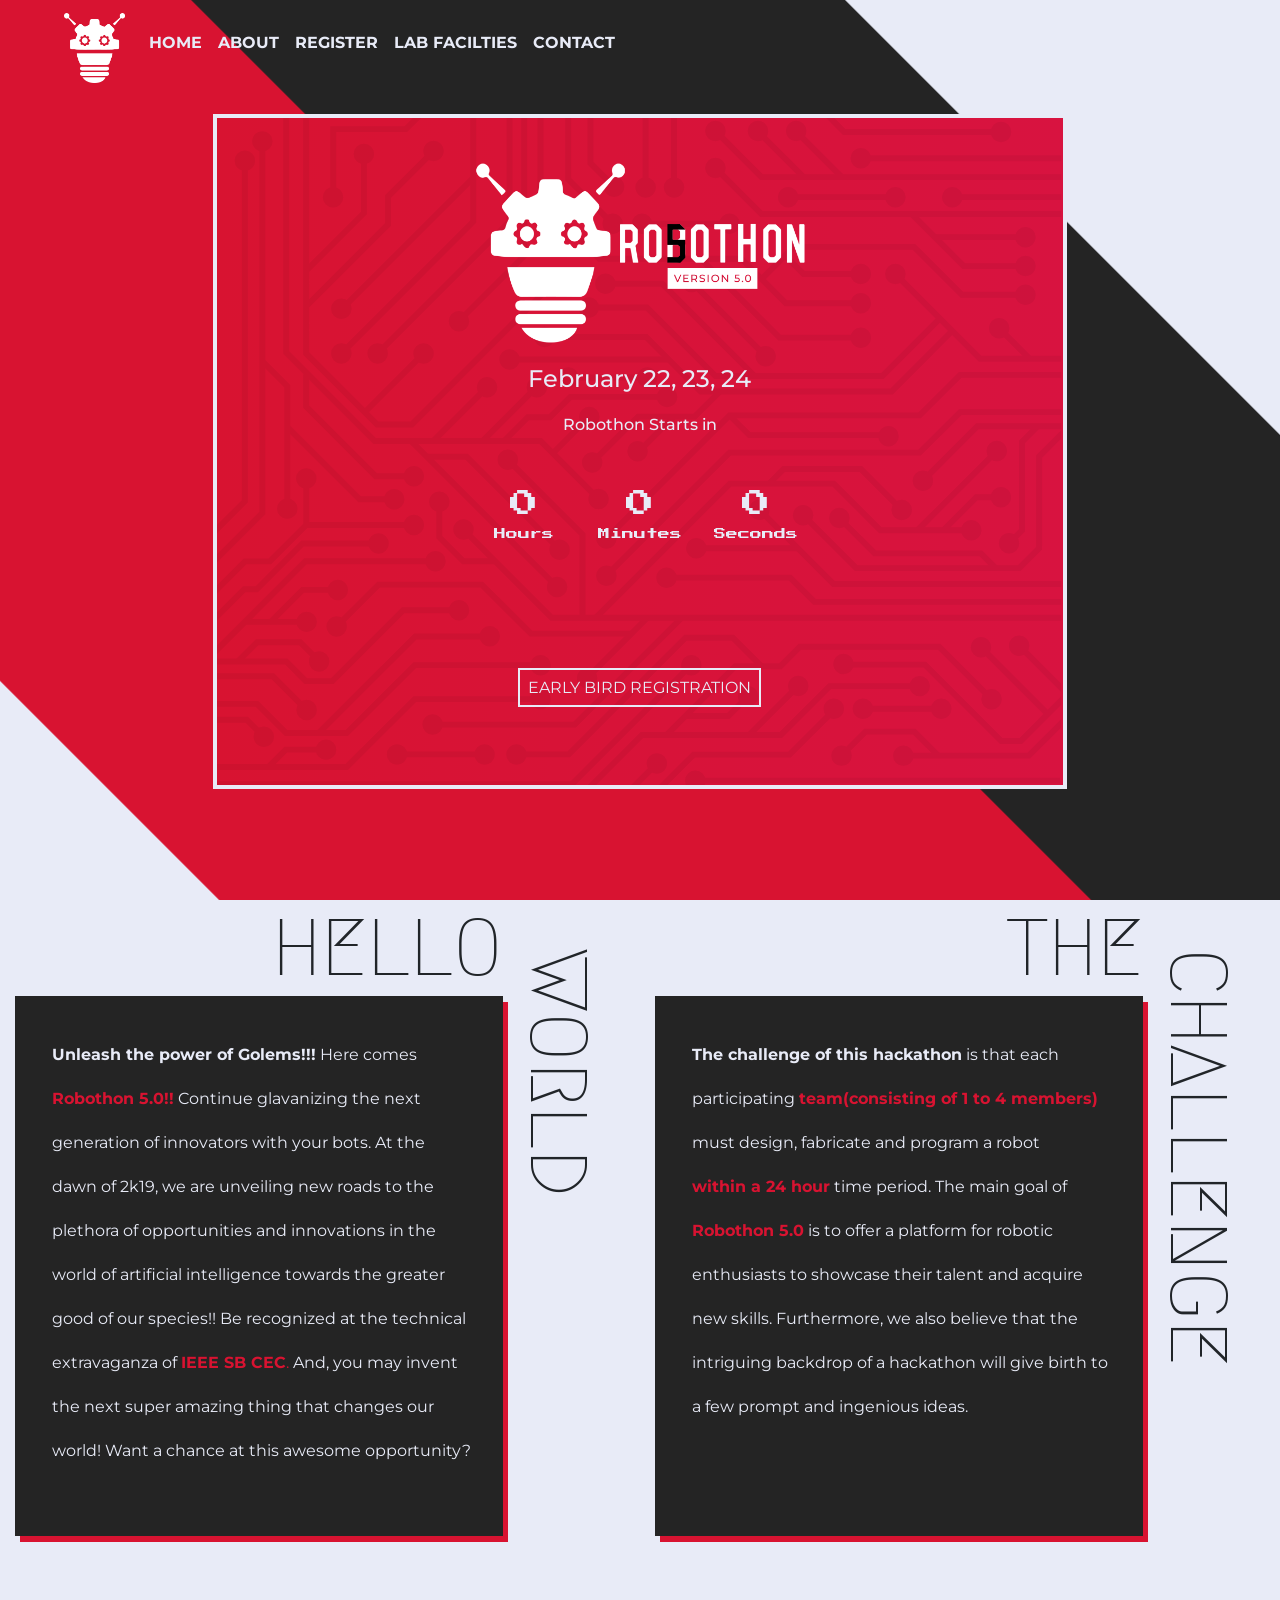
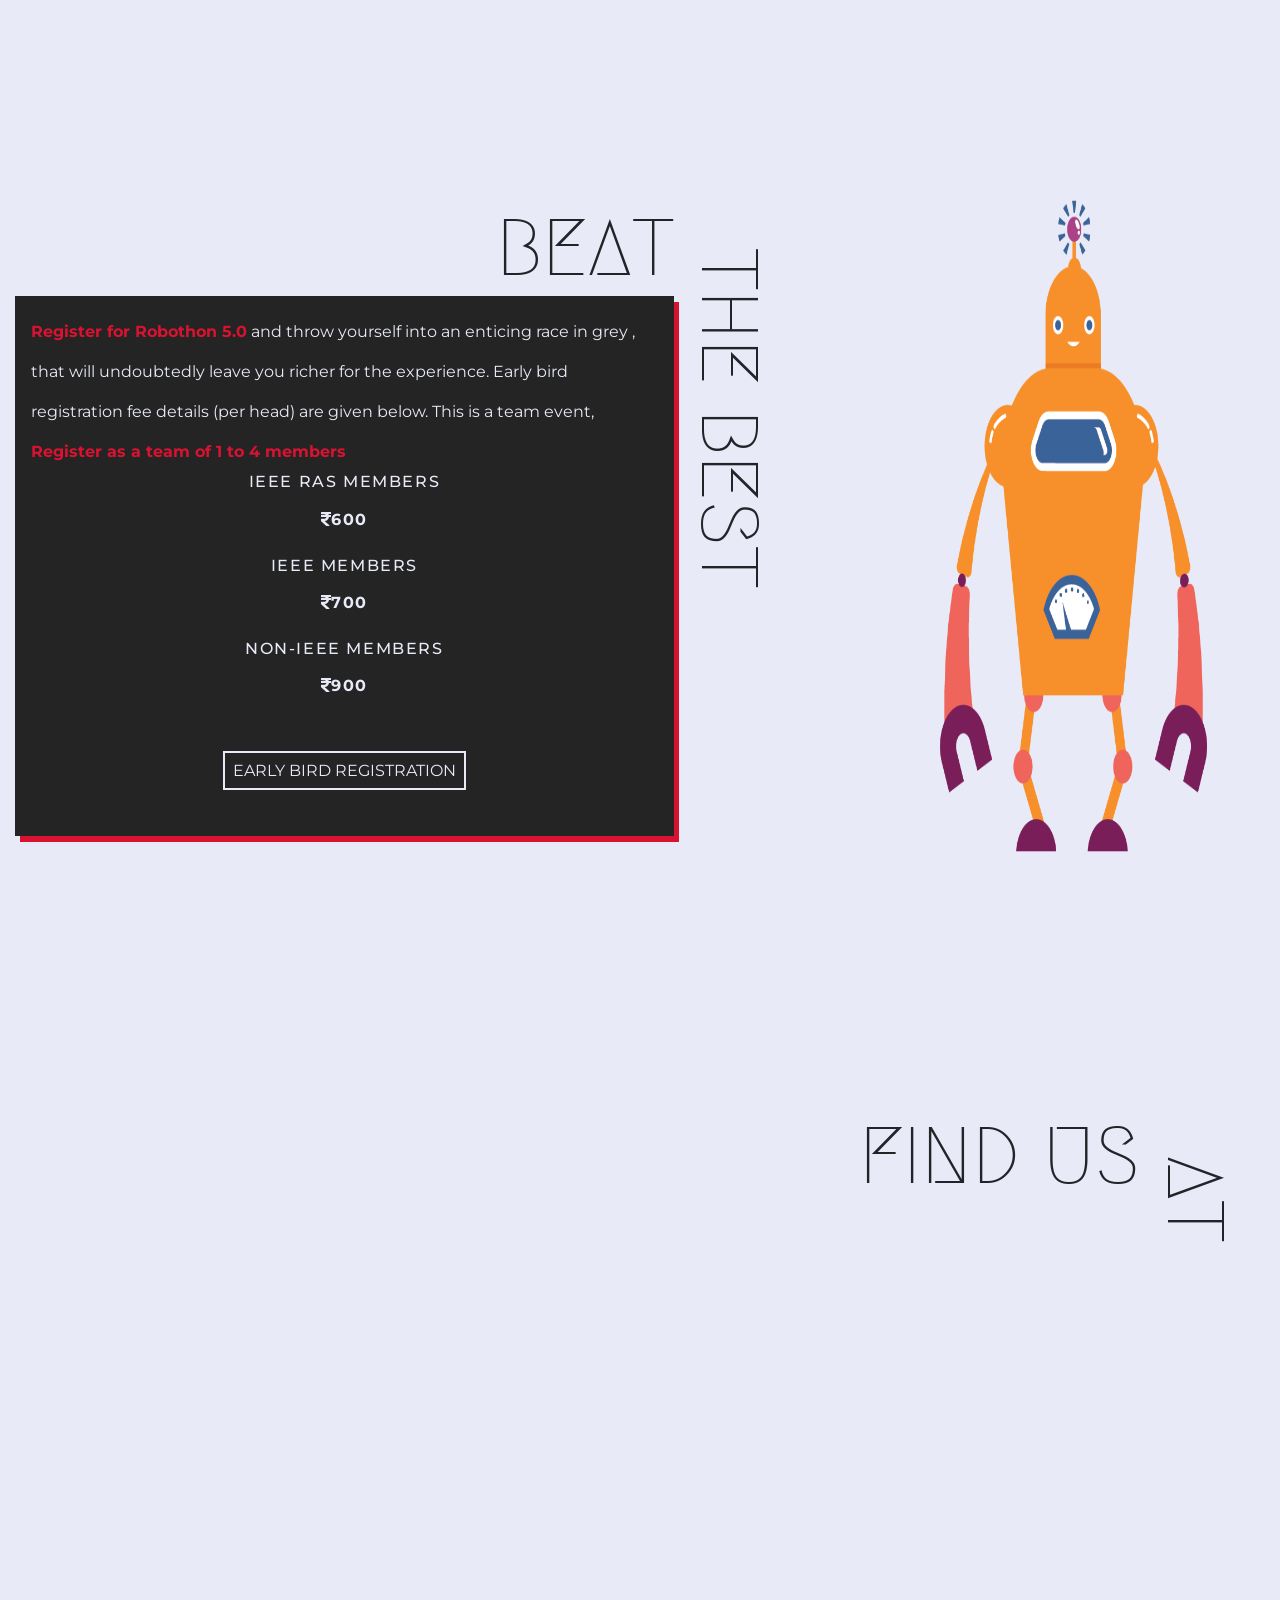
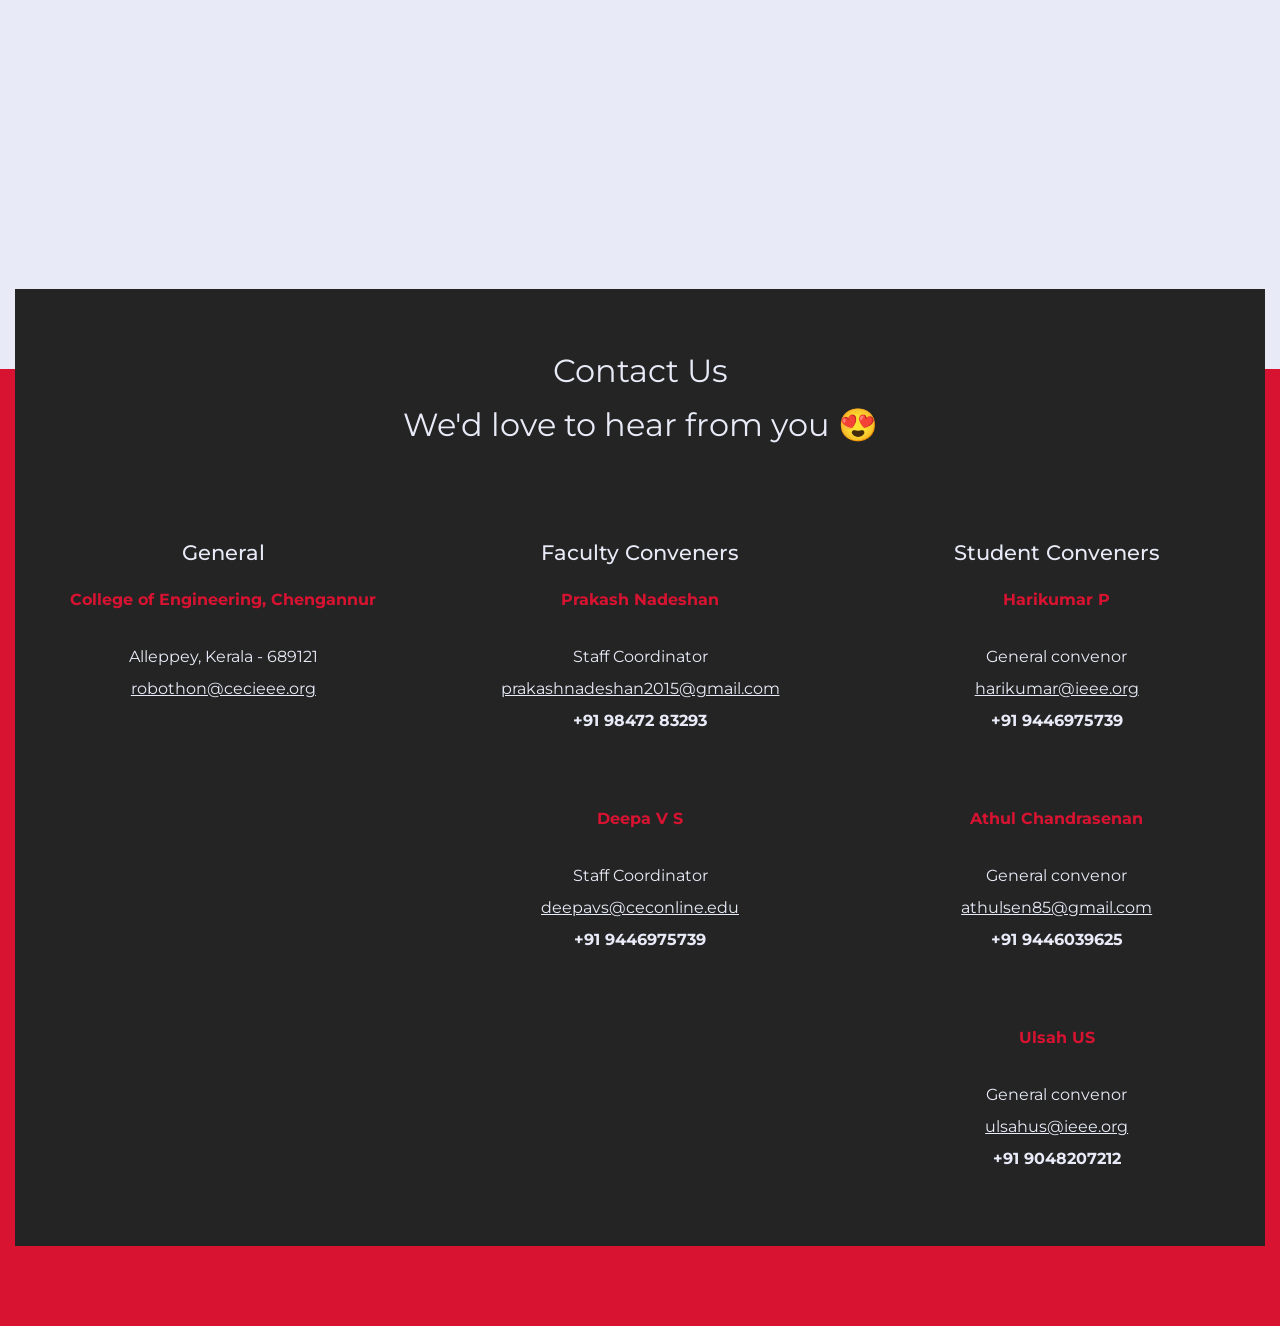
==== index.html @ 3350a40b "add google maps  * fix contact from navbar incorrectly scrolling to content" ====
<!-- credits to be given-->
<!-- https://www.freepik.com/index.php?goto=74&idfoto=1296586&term=circuit -->

<!DOCTYPE html>
<html>

<head>
    <meta charset="utf-8" />
    <meta http-equiv="X-UA-Compatible" content="IE=edge">
    <title>Robothon 5.0</title>
    <meta name="viewport" content="width=device-width, initial-scale=1">
    <link rel="stylesheet" href="css/lib/bootstrap4.2.1.min.css">
    <link rel="stylesheet" href="css/lib/normalize.css">
    <link rel="stylesheet" type="text/css" media="screen" href="css/main.css" />
    <link href="https://fonts.googleapis.com/css?family=Montserrat:400,500,600|Press+Start+2P|Major+Mono+Display|Megrim"
        rel="stylesheet">
    <script src="js/lib/font-awesome-5.6.3.all.min.js"></script>
</head>

<body>
    <header>
        <h1 class="sr-only">Robothon 5.0 from College of Engineering Chengannur</h1>

        <div id="body-background"></div>
        <nav class="navbar navbar-expand-md">
            <a class="navbar-brand" href="#"><img src="img/logo_only_Light.png" alt="robothon 5.0 white logo"></a>
            <button class="navbar-toggler" type="button" data-toggle="collapse" data-target="#navbarSupportedContent"
                aria-controls="navbarSupportedContent" aria-expanded="false" aria-label="Toggle navigation">
                <span class="navbar-toggler-icon fas fa-bars"></span>
            </button>

            <div class="collapse navbar-collapse" id="navbarSupportedContent">
                <ul class="navbar-nav mr-auto">
                    <li class="nav-item">
                        <a class="nav-link" href="#">Home <span class="sr-only">(current)</span></a>
                    </li>
                    <li class="nav-item">
                        <a class="nav-link" href="#about">About</a>
                    </li>
                    <li class="nav-item">
                        <a class="nav-link" href="#register">Register</a>
                    </li>
                    <li class="nav-item">
                        <a class="nav-link" href="#">Lab facilties</a>
                    </li>
                    <li class="nav-item">
                        <a class="nav-link" href="#contact">Contact</a>
                    </li>
                </ul>
            </div>
        </nav>

        <div class="row no-gutters justify-content-center">
            <h2 class="sr-only">Hero of website containing core details and registration link</h2>
            <div class="col-12 col-md-10 col-lg-8">
                <div class="hero-main-card">
                    <div class="robothon-5-main-logo"><img src="img/robo5logo_2_stripped.png" alt="Robothon logo with robothon written on the side"></div>
                    <div class="time-and-date">
                        <h3 class="sr-only">Date and time and countdown</h3>
                        <div id="date">February 22, 23, 24</div>
                        <h4 id="countdown-title">Robothon Starts in</h4>
                        <div class="countdown" data-date="Feb 22 2019"></div>
                    </div>
                    <div class="register"><a class="register-butt" href="#" target="_blank">Early Bird Registration</a></div>
                </div>
            </div>
        </div>
    </header>

    <main>
        <article>
            <h2 class="sr-only">details of the competition</h2>
            <div id="about" class="container-fluid">
                <div class="row justify-content-center full-screen-height">
                    <div class="col-12 col-md-6">
                        <h4 class="content-title">
                            <div class="content-title-1">
                                hello
                            </div>
                            <div class="position-at-edge">
                                <div class="content-title-2">
                                    world
                                </div>
                            </div>
                        </h4>
                        <div class="first-content">
                            <span class="avoid-wrapping"><strong>Unleash the power of Golems!!!</strong></span> Here
                            comes <span class="avoid-wrapping emphasize"><strong>Robothon 5.0!!</strong></span>
                            Continue glavanizing the next
                            generation of innovators with your bots. At the dawn of 2k19, we are unveiling new roads to
                            the plethora of opportunities and innovations in the world of artificial intelligence
                            towards the greater good of our species!! Be recognized at the technical extravaganza of
                            <span class="avoid-wrapping emphasize"><strong>IEEE SB CEC</strong>.</span> And, you may
                            invent the next super amazing thing that changes our world! Want
                            a chance at this awesome opportunity?
                        </div>
                    </div>
                    <div class="col-12 col-md-6">
                        <h4 class="content-title">
                            <div class="content-title-1">
                                THE
                            </div>
                            <div class="position-at-edge">
                                <div class="content-title-2">
                                    CHALLENGE
                                </div>
                            </div>
                        </h4>
                        <div class="second-content">
                            <strong>The challenge of this hackathon</strong> is that each participating <span class="avoid-wrapping emphasize"><strong>team(consisting
                                    of 1 to 4 members)</strong></span>
                            must design, fabricate and program a robot <span class="avoid-wrapping emphasize"><strong>within
                                    a 24 hour</strong></span> time period. The main goal of
                            <span class="avoid-wrapping emphasize"><strong>Robothon 5.0</strong></span> is to offer a
                            platform for robotic enthusiasts to showcase their talent and
                            acquire new skills. Furthermore, we also believe that the intriguing backdrop of a
                            hackathon will give birth to a few prompt and ingenious ideas.
                        </div>
                    </div>
                </div>
            </div>
        </article>

        <article>
            <h2 class="sr-only">register for robothon 5.0</h2>
            <div id="register" class="container-fluid">
                <div class="row justify-content-center">
                    <div class="col-12 col-md-8">
                        <h4 class="content-title">
                            <div class="content-title-1">
                                beat
                            </div>
                            <div class="position-at-edge">
                                <div class="content-title-2">
                                    the&nbsp;best
                                </div>
                            </div>
                        </h4>
                        <div class="first-content registration-details">
                            <span class="avoid-wrapping emphasize"><strong>Register for Robothon 5.0</strong></span>
                            and throw yourself into an enticing race in grey , that will
                            undoubtedly leave you richer for the experience. Early bird registration fee details (per
                            head) are given below.
                            This is a team event, <span class="avoid-wrapping emphasize"><strong>Register as a team of
                                    1 to 4 members</strong></span>
                            <div class="price-detail">
                                <h5>IEEE RAS MEMBERS</h5>
                                <p><i class="fas fa-rupee-sign"></i>600</p>
                            </div>
                            <div class="price-detail">
                                <h5>IEEE MEMBERS</h5>
                                <p><i class="fas fa-rupee-sign"></i>700</p>
                            </div>
                            <div class="price-detail">
                                <h5>NON-IEEE MEMBERS</h5>
                                <p><i class="fas fa-rupee-sign"></i>900</p>
                            </div>
                            <div class="register"><a class="register-butt" href="#" target="_blank">Early Bird
                                    Registration</a></div>
                        </div>
                    </div>
                    <div class="col-12 col-md-4">
                        <img src="img/Robo-1.0.png" alt="a yellow robot standing here">
                    </div>
                </div>
            </div>
        </article>

        <article>
            <div class="col-12">
                <div class="map-holder">
                    <h2 class="content-title">
                        <div class="content-title-1">
                            FIND US
                        </div>
                        <div class="position-at-edge">
                            <div class="content-title-2">
                                AT
                            </div>
                        </div>
                    </h2>
                    <!-- <h2>
                            <div>
                                FIND US
                            </div>
                            <div>
                                <div>
                                    AT
                                </div>
                            </div>
                        </h2> -->
                    <iframe src="https://www.google.com/maps/embed/v1/place?q=place_id:ChIJj7B-AuoiBjsRxiG4fSBbEEE&key=AIzaSyD9DuIvGVqUYksrg6D8IVj9AtHdQDfanbM"
                        allowfullscreen></iframe>
                </div>
            </div>
        </article>
    </main>
    <footer>
        <div id="contact" class="contact-details">
            <div class="row justify-content-center">
                <div class="col-12">
                    <h2>
                        <p>
                            Contact Us
                        </p>
                        <p>
                            We'd love to hear from you&nbsp;<span>&#x1f60d;</span>
                        </p>
                    </h2>
                </div>

                <div class="col-md-6 col-lg-4">
                    <div class="contact">
                        <h3>
                            General
                        </h3>
                        <div class="contact-card">
                            <h4 class="emphasize">
                                <strong>College of Engineering, Chengannur</strong>
                            </h4>
                            <p>
                                Alleppey, Kerala - 689121
                            </p>
                            <p>
                                <u><a href="mailto:robothon@cecieee.org?subject=Regarding Robothon 5.0">robothon@cecieee.org</a></u>
                            </p>
                        </div>
                    </div>
                </div>

                <div class="col-md-6 col-lg-4">
                    <div class="contact">
                        <h3>Faculty Conveners</h3>
                        <div class="contact-card">
                            <h4 class="emphasize">
                                <strong>Prakash Nadeshan</strong>
                            </h4>
                            <p>
                                Staff Coordinator
                            </p>
                            <p>
                                <u><a href="mailto:prakashnadeshan2015@gmail.com?subject=Regarding Robothon 5.0">prakashnadeshan2015@gmail.com</a></u>
                            </p>
                            <p>
                                <strong>+91 98472 83293</strong>
                            </p>
                        </div>

                        <div class="contact-card">
                            <h4 class="emphasize">
                                <strong>Deepa V S</strong>
                            </h4>
                            <p>
                                Staff Coordinator
                            </p>
                            <p>
                                <u><a href="mailto:deepavs@ceconline.edu?subject=Regarding Robothon 5.0">deepavs@ceconline.edu</a></u>
                            </p>
                            <p>
                                <strong>+91 9446975739</strong>
                            </p>
                        </div>
                    </div>
                </div>

                <div class="col-md-6 col-lg-4">
                    <div class="contact">
                        <h3>
                            Student Conveners
                        </h3>
                        <div class="contact-card">
                            <h4 class="emphasize">
                                <strong>Harikumar P</strong>
                            </h4>
                            <p>
                                General convenor
                            </p>
                            <p>
                                <u><a href="mailto:harikumar@ieee.org?subject=Regarding Robothon 5.0">harikumar@ieee.org</a></u>
                            </p>
                            <p>
                                <strong>+91 9446975739</strong>
                            </p>
                        </div>
                        <div class="contact-card">
                            <h4 class="emphasize">
                                <strong>Athul Chandrasenan</strong>
                            </h4>
                            <p>
                                General convenor
                            </p>
                            <p>
                                <u><a href="mailto:athulsen85@gmail.com?subject=Regarding Robothon 5.0">athulsen85@gmail.com</a></u>
                            </p>
                            <p>
                                <strong>+91 9446039625</strong>
                            </p>
                        </div>
                        <div class="contact-card">
                            <h4 class="emphasize">
                                <strong>Ulsah US</strong>
                            </h4>
                            <p>
                                General convenor
                            </p>
                            <p>
                                <u><a href="mailto:ulsahus@ieee.org?subject=Regarding Robothon 5.0">ulsahus@ieee.org</a></u>
                            </p>
                            <p>
                                <strong>+91 9048207212</strong>
                            </p>
                        </div>
                    </div>
                </div>
            </div>
        </div>
    </footer>
    <script src="js/lib/jquery-3.3.1.min.js"></script>
    <script src="js/lib/jquery.fittext.js"></script>
    <script src="js/lib/anime.min.js"></script>
    <script src="js/lib/jquery.plugin.min.js"></script>
    <script src="js/lib/jquery.countdown.min.js"></script>
    <script src="js/lib/bootstrap4.2.1.bundle.min.js"></script>
    <script src="js/main.js"></script>
</body>

</html>
---- css/main.css ----
/*     font-family: 'Major Mono Display', monospace;
    font-family: 'Megrim', cursive;
 */
html,
body {
    padding: 0 !important;
    margin: 0 !important;
    background-color: #e8ebf7;
    font-family: 'Montserrat', sans-serif;
}

#body-background {
    position: absolute;
    top: 0;
    left: 0;
    width: 100%;
    height: 100%;
    background-color: #d81331;
    background: -webkit-linear-gradient(45deg, #e8ebf7 0, #e8ebf7 10%, #d81331 10%, #d81331 50%, #242424 50%, #242424 80%, #e8ebf7 80%, #e8ebf7 100%);
    background: linear-gradient(45deg, #e8ebf7 0, #e8ebf7 10%, #d81331 10.1%, #d81331 50%, #242424 50.1%, #242424 80%, #e8ebf7 80.1%, #e8ebf7 100%);
}

img {
    height: 100%;
    width: 100%;
}

a,
a:hover,
p {
    color: inherit;
    text-decoration: none;
}

#register, #about {
    min-height: 100vh;
}

span.avoid-wrapping {
    display: inline-block;
}

.emphasize {
    color: #d81331;
}

/* Mozilla based browsers */
::-moz-selection {
    background-color: #d81331;
    color: #242424;
}

/* Works in Safari */
::selection {
    background-color: #d81331;
    color: #242424;
}

header {
    background: none;
    height: 100vh;
}

.navbar {
    background-color: #d81331;
}

.navbar-brand {
    height: 4.5rem;
    width: 3.4rem;
}

.nav-link,
.nav-link:hover {
    color: #e8ebf7;
    font-weight: 700;
    text-transform: uppercase;
    transition: all 0.2s;
    border-bottom: 8px solid transparent;
}


.navbar-toggler-icon {
    color: #e8ebf7;
}

.hero-main-card {
    /* fallback for not supported*/
    background: #d81331 center / cover no-repeat url("../img/circuits-bg.svg");
    background: center / cover no-repeat url("../img/circuits-bg.svg"), linear-gradient(to right, #d81331, #d81340);
    background: center / cover no-repeat url("../img/circuits-bg.svg"), -webkit-linear-gradient(to right, #d81331, #d81340);
    border: 4px solid #e8ebf7;
    height: 75vh;
    margin-top: 2vh;
    color: #e8ebf7;
    z-index: 1;
}

.robothon-5-main-logo {
    height: 20vh;
    margin: 5vh auto 0 auto;
}

.time-and-date {
    text-align: center;
    height: 30vh;
    margin-top: 2vh
}

#date {
    font-size: 1.5em;
    font-weight: 500;
}

#countdown-title {
    font-size: 1em;
    margin-top: 2vh;
}

.countdown {
    width: 55%;
    margin: 0 auto;
    margin-top: 5vh
}

.countdown-row {
    color: #e8ebf7;
    font-size: 45px;
    font-weight: 300;
}

.countdown-section {
    width: 25%;
    display: inline-block;
    font-family: 'Press Start 2P', cursive;
    font-size: 0.7em;
}

.countdown-amount {
    display: inline-block;
    font-size: 0.9em;
}

.countdown-period {
    display: block;
    font-size: 0.38em;
}

.register {
    text-align: center;
    text-transform: uppercase;
    margin-top: 5vh;
}

.register-butt {
    border: 2px solid #e8ebf7;
    padding: 0.5em;
    transition: all 0.3s;
}

.register-butt:hover {
    background-color: #e8ebf7;
    color: #d81331;
}

.content-title {
    text-transform: uppercase;
    font-family: 'Megrim', cursive;
}

.content-title-1,
.content-title-2 {
    font-size: 1rem;
}

.first-content,
.second-content {
    background-color: #242424;
    color: #e8ebf7;
    text-align: left;
    line-height: 2.75;
}

.position-at-edge {
    width: 1px;
}

.first-content,
.second-content {
    position: relative;
    width: 80%;
    padding: 6% 5% 6% 6%;
    box-shadow: 5px 6px 0px 0px #D81331;
    margin: 6rem 0 1rem 0;
    min-height: 60vh;
}

.first-content {}

.second-content {}

.content-title-1,
.content-title-2 {
    position: absolute;
    float: left;
    font-size: 5rem;
}

.content-title {
    position: relative;
    width: 80%;
}

.content-title-1 {
    right: 0;
}

.position-at-edge {
    position: absolute;
    right: 0;
}

.content-title-2 {
    transform-origin: left;
    transform: translateX(3.5rem) rotate(90deg);
}

.first-content.registration-details {
    line-height: 2.5;
    padding: 2%;
    text-align: left;
}

.price-detail {
    text-align: center;
    letter-spacing: 0.1em;
    font-weight: bold;
}

.price-detail>h5 {
    font-size: 1rem;
}

.map-holder {
/*     position: relative; */
    /* width: 90%; */
}
.map-holder {
    
}
.map-holder>.content-title {
    width: 90%;
}
.map-holder>iframe {
    border: 0;
    width: 90%;
    height: 70vh;
    margin-top: 6rem;
}

footer {
    background: #d81331;
    color: #e8ebf7;
    margin-top: 8rem;
}

.contact-details h2 {
    text-align: center;
    margin: 3rem 0;
    font-weight: 400;
}

.contact-details {
    position: relative;
    top: -5rem;
    background: #242424;
    padding: 15px;
    text-align: center;
    font-weight: normal;
    margin: 0 15px 0 15px;
}

.contact {
    margin-top: 3rem;
}

.contact>h3 {
    font-size: 1.3rem;
}
.contact-card {
/*     background: #e8ebf7; */
/*     color: #242424; */
    margin-bottom: 2em;
    padding: 1rem;
    line-height: 1;
}

.contact-card>h4 {
    font-size: 1.0rem;
    margin-bottom: 2.5rem;
}

.contact-card>p:nth-of-type(1) {
    
}

/*
*   ##############MEDIA QUERIES START HERE################
*/



/* Large devices (desktops, 992px and up) */
@media (min-width: 992px) {
    .navbar-brand {
        height: 5rem;
        width: 3.8rem;
    }

    .first-content,
    .second-content {
        position: relative;
        width: 80%;
        padding: 6% 5% 6% 6%;
        box-shadow: 5px 6px 0px 0px #D81331;
        margin: 6rem 0 1rem 0;
    }

    .first-content {}

    .second-content {}

    .content-title-1,
    .content-title-2 {
        position: absolute;
        float: left;
        font-size: 5rem;
    }

    .content-title {
        position: relative;
        width: 80%;
    }

    .content-title-1 {
        right: 0;
    }

    .position-at-edge {
        position: absolute;
        right: 0;
    }

    .content-title-2 {
        transform-origin: left;
        transform: translateX(3.5rem) rotate(90deg);
    }
}

@media (max-width: 992px) {

    .content-title-1,
    .content-title-2 {
        font-size: 4rem;
    }
}

@media (min-width: 768px) {
    .navbar {
        background: transparent;
        padding-left: 5vw;
    }


    .navbar-nav>li>a {
        color: #e8ebf7;
        border-bottom: 10px solid transparent;
        transition: all 0.3s;
    }

    .navbar-nav>li>a:hover {
        border-bottom: 10px solid #e8ebf7;
    }

}

@media (max-width: 640px) {
    .countdown-period {
        font-size: 0.35em;
    }

    #countdown-text {
        width: 80%;
    }
}

@media (max-width: 540px) {
    #countdown-text {
        width: 95%;
    }

    .countdown-period {
        font-size: 0.3em;
    }
}

@media (max-width: 768px) {
    .navbar {
        position: absolute;
        width: 100%;
        z-index: 9999;
    }


    .navbar {
        text-align: center;
        border: 2px solid #e6e6e9;
    }

    .hero-main-card {
        margin-top: 7rem;
    }
}

@media (min-width: 768px) {
    .navbar {
        background-color: transparent;
    }


    .nav-link:hover {
        border-bottom-color: #e8ebf7;
        color: #e8ebf7;
    }
}

@media (max-width: 768px) {
    .navbar {
        position: absolute;
        width: 100%;
        z-index: 9999;
    }

    .hero-main-card {
        margin-top: 6rem;
    }

    .navbar-toggler {
        outline: none;
    }

    .navbar-toggler:focus {
        outline: none;
    }

    .navbar {
        border: 2px solid #e8ebf7;
    }
}

@media (max-width: 850px) {
    .countdown {
        width: 70%
    }
}

@media (max-width: 535px) {
    .countdown {
        width: 100%;
    }

    .countdown-period {
        font-size: 0.35em;
    }
}


/* ***********color palette********** */
/* blackish: #0c090d
light reddish: #de1a1a
whitish: #e8ebf7
dark reddish: #bf0603
darker whitish: #e6e6e9 */
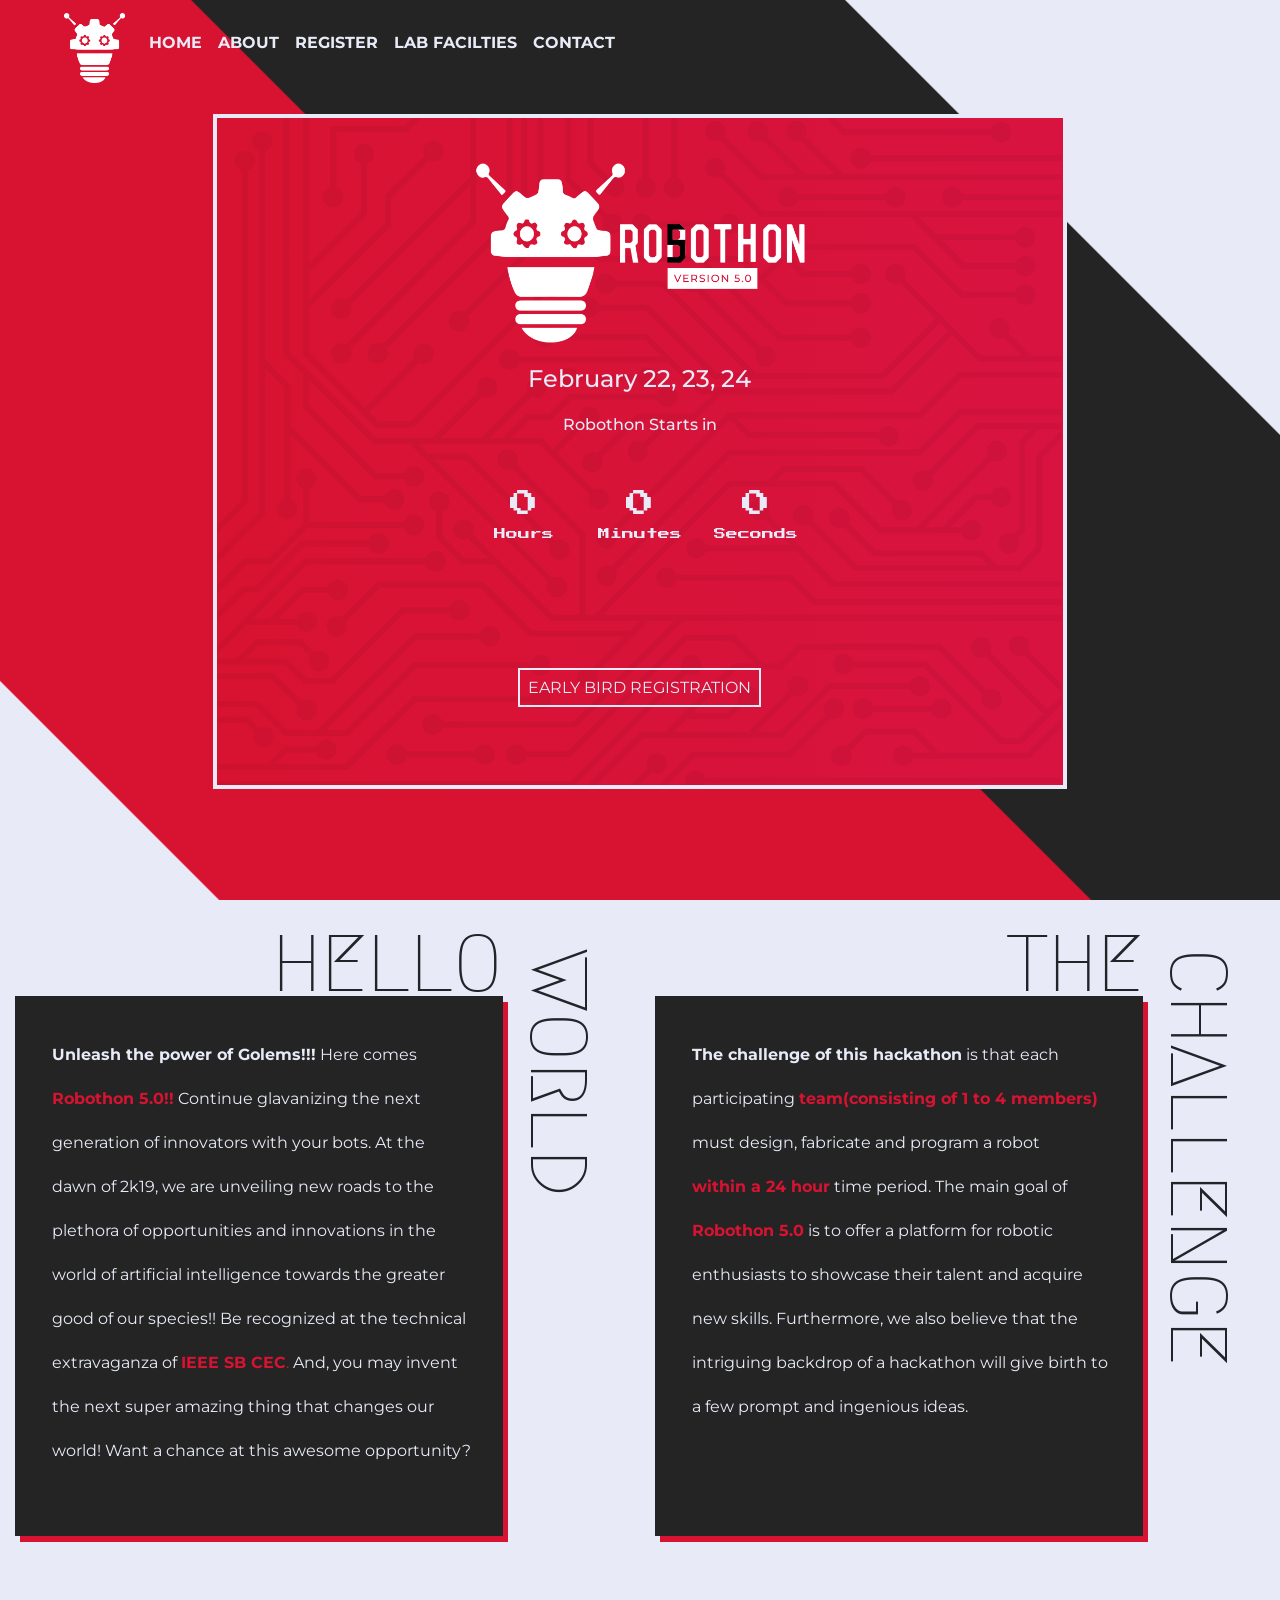
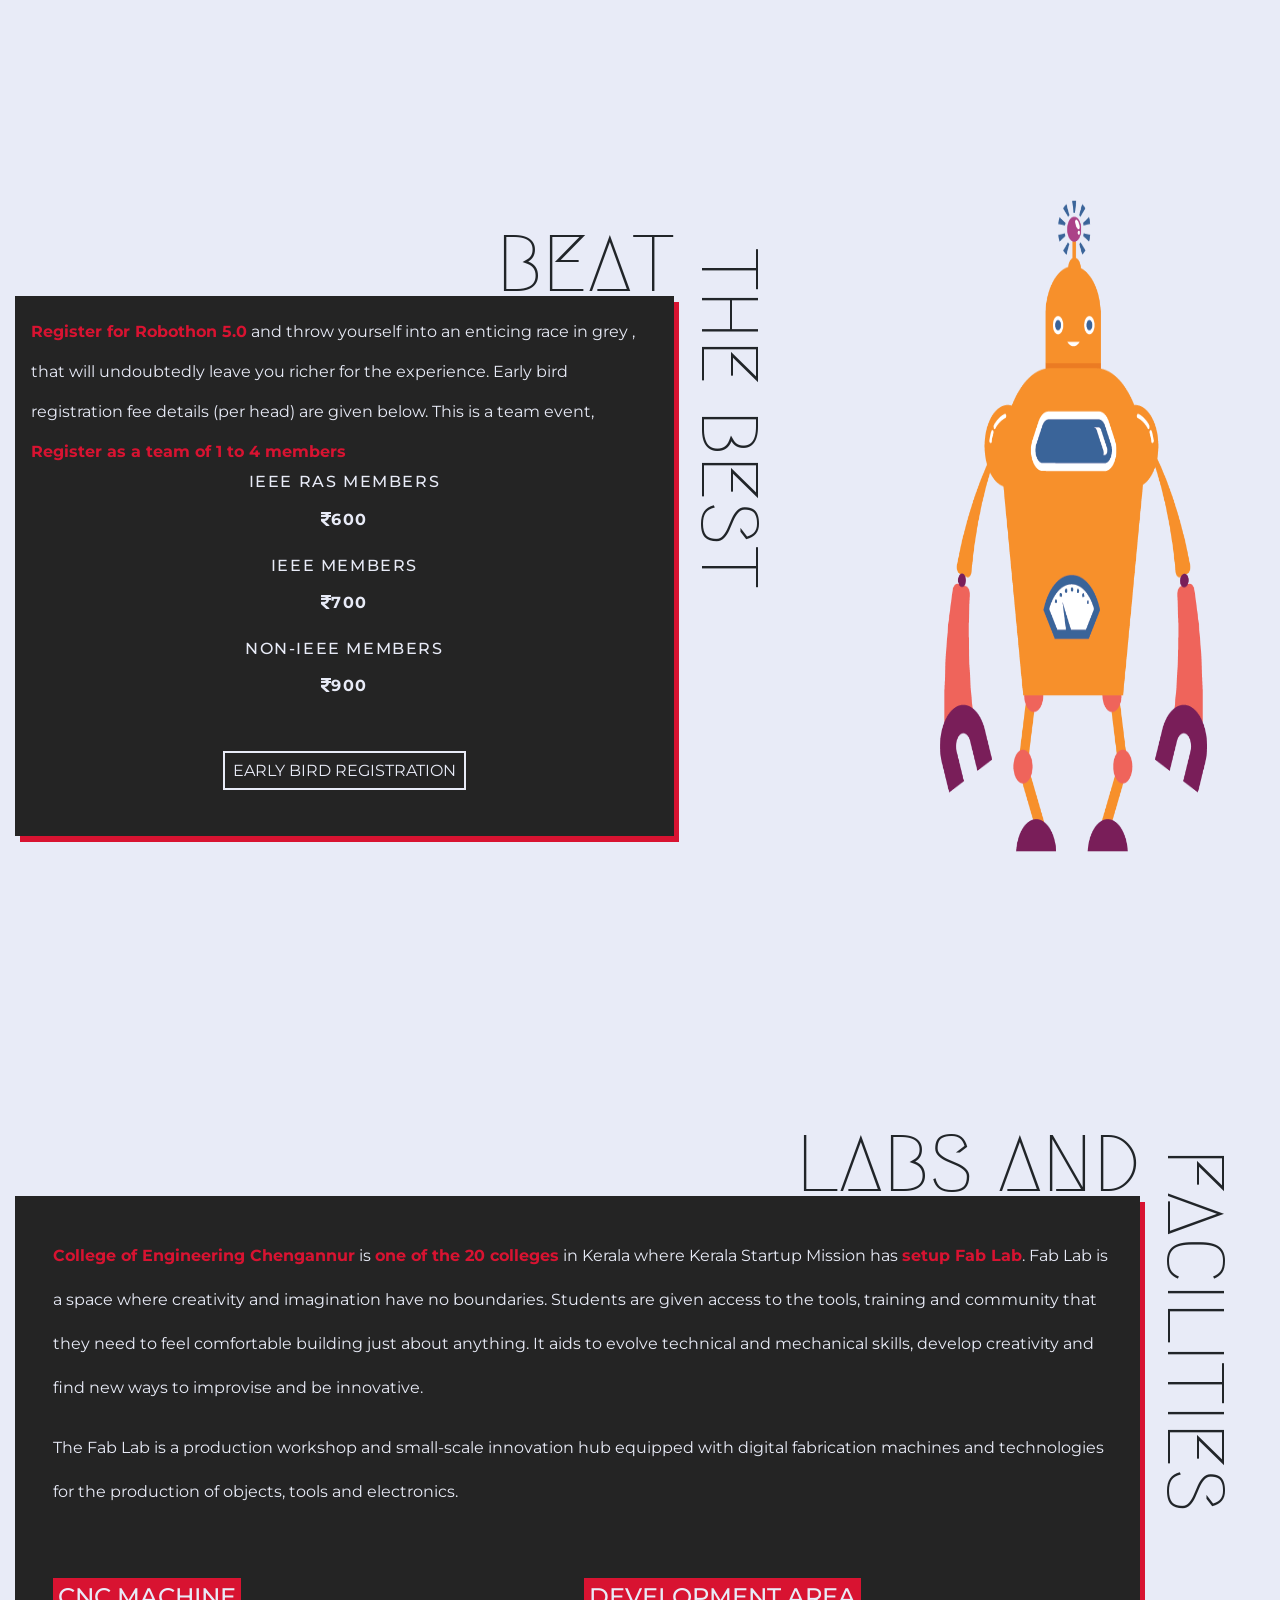
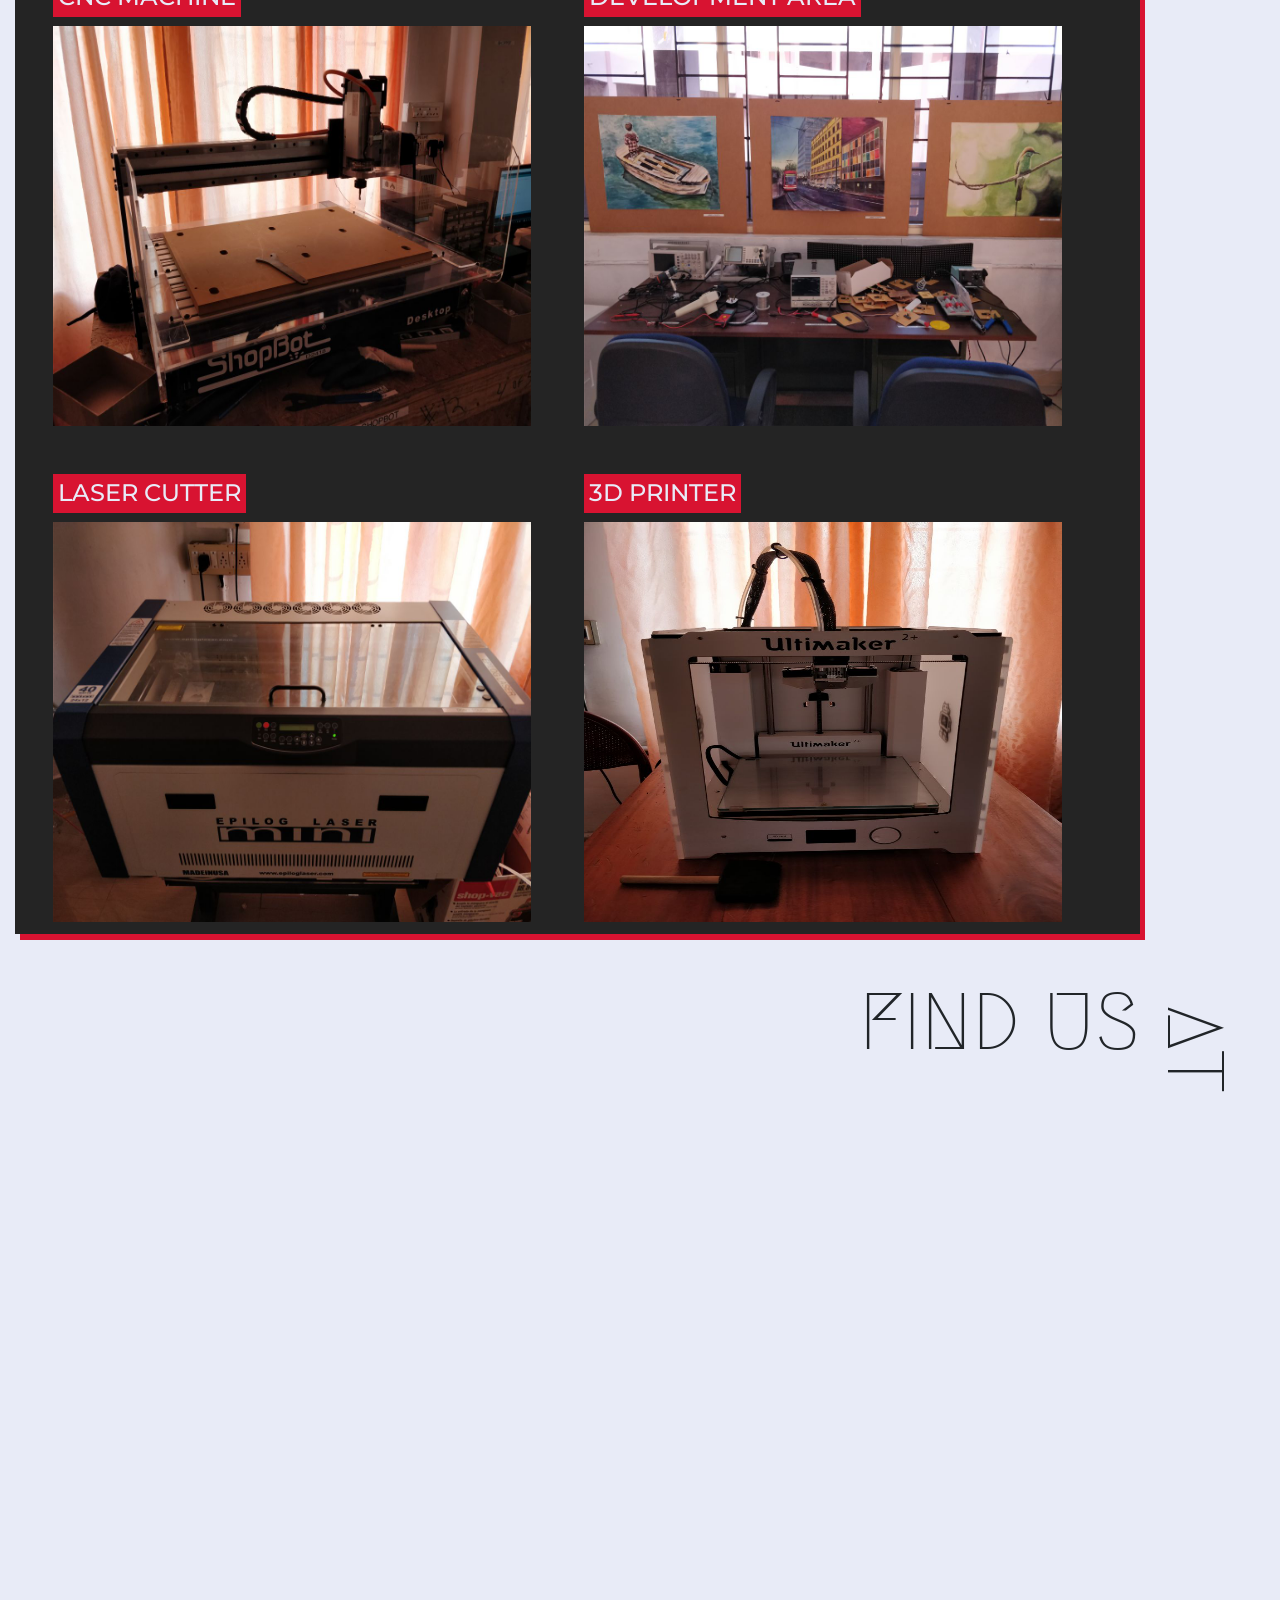
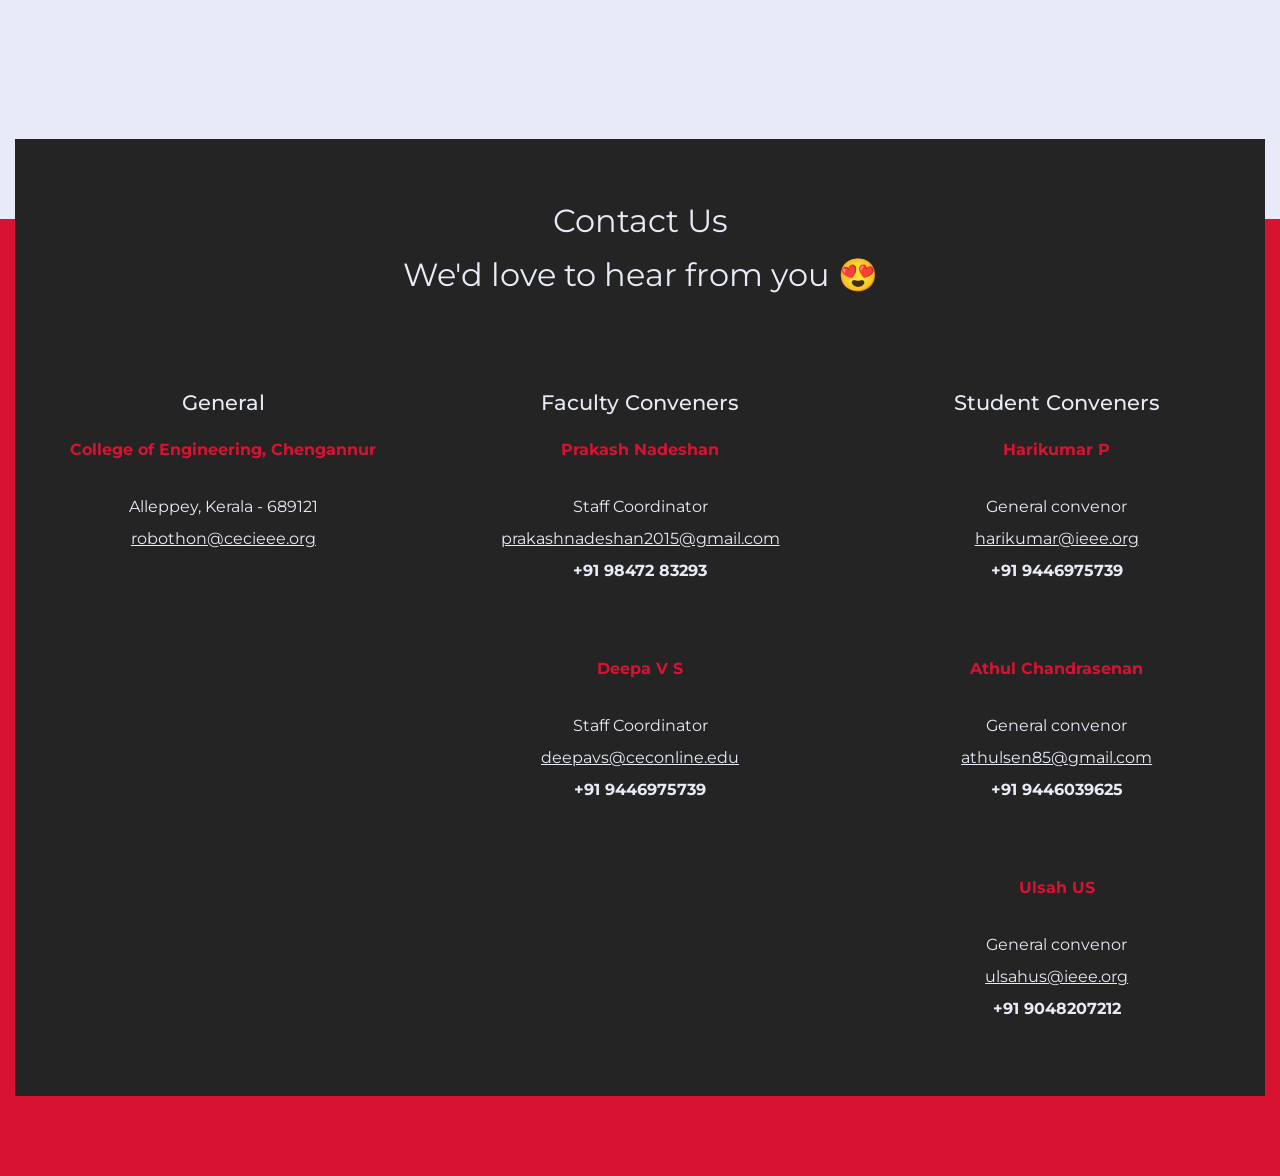
==== commit 10515611: "add lab and facilities page" ====
--- a/index.html
+++ b/index.html
@@ -1,11 +1,9 @@
-<!-- credits to be given-->
-<!-- https://www.freepik.com/index.php?goto=74&idfoto=1296586&term=circuit -->
-
 <!DOCTYPE html>
 <html>
 
 <head>
     <meta charset="utf-8" />
+    <meta name="Description" content="Robothon 5.0 Official Website A Robot Hackathon from College of Engineering Chengannur">
     <meta http-equiv="X-UA-Compatible" content="IE=edge">
     <title>Robothon 5.0</title>
     <meta name="viewport" content="width=device-width, initial-scale=1">
@@ -167,6 +165,92 @@
         </article>
 
         <article>
+            <div class="container-fluid labs-container">
+                <div class="row justify-content-center">
+                    <div class="col-12">
+                        <h4 class="content-title">
+                            <div class="content-title-1">
+                                LABS&nbsp;AND
+                            </div>
+                            <div class="position-at-edge">
+                                <div class="content-title-2">
+                                    FACILITIES
+                                </div>
+                            </div>
+                        </h4>
+                        <div class="first-content">
+                            <div class="row no-gutters justify-content-center">
+                                <div class="col-12">
+                                    <p>
+                                        <strong class="emphasize">College of Engineering Chengannur</strong> is <strong
+                                            class="emphasize">one of the 20 colleges</strong> in Kerala where Kerala
+                                        Startup Mission has <strong class="emphasize">setup Fab Lab</strong>.&nbsp;Fab
+                                        Lab
+                                        is a space where creativity and imagination have no boundaries. Students are
+                                        given access to the tools,
+                                        training and community that they need to feel comfortable building just about
+                                        anything.
+                                        It aids to evolve technical and mechanical skills, develop creativity and find
+                                        new
+                                        ways to improvise and be innovative.
+                                    </p>
+                                    <p>
+                                        The Fab Lab is a production workshop and small-scale innovation hub equipped
+                                        with
+                                        digital fabrication machines and technologies for the production of objects,
+                                        tools
+                                        and electronics.
+                                    </p>
+                                </div>
+                                <div class="col-lg-6">
+                                    <div class="generic-info-card labs">
+                                        <h3 class="generic-info-card-title labs-title">
+                                            CNC MACHINE
+                                        </h3>
+                                        <div class="generic-info-card-content labs-image">
+                                            <img src="img/lab1.jpeg" alt="cnc machine">
+                                        </div>
+                                    </div>
+                                </div>
+                                <div class="col-lg-6">
+                                    <div class="generic-info-card labs">
+                                        <h3 class="generic-info-card-title labs-title">
+                                            DEVELOPMENT AREA
+                                        </h3>
+                                        <div class="generic-info-card-content labs-image">
+                                            <img src="img/lab2.jpeg" alt="DEVELOPMENT AREA">
+                                        </div>
+                                    </div>
+                                </div>
+                                <div class="col-lg-6">
+                                    <div class="generic-info-card labs">
+                                        <h3 class="generic-info-card-title labs-title">
+                                            LASER CUTTER
+                                        </h3>
+                                        <div class="generic-info-card-content labs-image">
+                                            <img src="img/lab3.jpeg" alt="LASER CUTTER">
+                                        </div>
+                                    </div>
+                                </div>
+                                <div class="col-lg-6">
+                                    <div class="generic-info-card labs">
+                                        <h3 class="generic-info-card-title labs-title">
+                                            3D PRINTER
+                                        </h3>
+                                        <div class="generic-info-card-content labs-image">
+                                            <img src="img/lab4.jpeg" alt="3D PRINTER">
+                                        </div>
+                                    </div>
+                                </div>
+                            </div>
+                        </div>
+                    </div>
+                </div>
+            </div>
+
+        </article>
+
+        <article>
             <div class="col-12">
                 <div class="map-holder">
                     <h2 class="content-title">
@@ -179,16 +263,6 @@
                             </div>
                         </div>
                     </h2>
-                    <!-- <h2>
-                            <div>
-                                FIND US
-                            </div>
-                            <div>
-                                <div>
-                                    AT
-                                </div>
-                            </div>
-                        </h2> -->
                     <iframe src="https://www.google.com/maps/embed/v1/place?q=place_id:ChIJj7B-AuoiBjsRxiG4fSBbEEE&key=AIzaSyD9DuIvGVqUYksrg6D8IVj9AtHdQDfanbM"
                         allowfullscreen></iframe>
                 </div>
@@ -222,7 +296,7 @@
                                 Alleppey, Kerala - 689121
                             </p>
                             <p>
-                                <u><a href="mailto:robothon@cecieee.org?subject=Regarding Robothon 5.0">robothon@cecieee.org</a></u>
+                                <u><a href="mailto:robothon@cecieee.org?subject=Regarding%20Robothon%205.0">robothon@cecieee.org</a></u>
                             </p>
                         </div>
                     </div>
@@ -239,7 +313,7 @@
                                 Staff Coordinator
                             </p>
                             <p>
-                                <u><a href="mailto:prakashnadeshan2015@gmail.com?subject=Regarding Robothon 5.0">prakashnadeshan2015@gmail.com</a></u>
+                                <u><a href="mailto:prakashnadeshan2015@gmail.com?subject=Regarding%20Robothon%205.0">prakashnadeshan2015@gmail.com</a></u>
                             </p>
                             <p>
                                 <strong>+91 98472 83293</strong>
@@ -254,7 +328,7 @@
                                 Staff Coordinator
                             </p>
                             <p>
-                                <u><a href="mailto:deepavs@ceconline.edu?subject=Regarding Robothon 5.0">deepavs@ceconline.edu</a></u>
+                                <u><a href="mailto:deepavs@ceconline.edu?subject=Regarding%20Robothon%205.0">deepavs@ceconline.edu</a></u>
                             </p>
                             <p>
                                 <strong>+91 9446975739</strong>
@@ -276,7 +350,7 @@
                                 General convenor
                             </p>
                             <p>
-                                <u><a href="mailto:harikumar@ieee.org?subject=Regarding Robothon 5.0">harikumar@ieee.org</a></u>
+                                <u><a href="mailto:harikumar@ieee.org?subject=Regarding%20Robothon%205.0">harikumar@ieee.org</a></u>
                             </p>
                             <p>
                                 <strong>+91 9446975739</strong>
@@ -290,7 +364,7 @@
                                 General convenor
                             </p>
                             <p>
-                                <u><a href="mailto:athulsen85@gmail.com?subject=Regarding Robothon 5.0">athulsen85@gmail.com</a></u>
+                                <u><a href="mailto:athulsen85@gmail.com?subject=Regarding%20Robothon%205.0">athulsen85@gmail.com</a></u>
                             </p>
                             <p>
                                 <strong>+91 9446039625</strong>
@@ -304,7 +378,7 @@
                                 General convenor
                             </p>
                             <p>
-                                <u><a href="mailto:ulsahus@ieee.org?subject=Regarding Robothon 5.0">ulsahus@ieee.org</a></u>
+                                <u><a href="mailto:ulsahus@ieee.org?subject=Regarding%20Robothon%205.0">ulsahus@ieee.org</a></u>
                             </p>
                             <p>
                                 <strong>+91 9048207212</strong>
--- a/css/main.css
+++ b/css/main.css
@@ -16,7 +16,6 @@
     width: 100%;
     height: 100%;
     background-color: #d81331;
-    background: -webkit-linear-gradient(45deg, #e8ebf7 0, #e8ebf7 10%, #d81331 10%, #d81331 50%, #242424 50%, #242424 80%, #e8ebf7 80%, #e8ebf7 100%);
     background: linear-gradient(45deg, #e8ebf7 0, #e8ebf7 10%, #d81331 10.1%, #d81331 50%, #242424 50.1%, #242424 80%, #e8ebf7 80.1%, #e8ebf7 100%);
 }
 
@@ -32,7 +31,8 @@
     text-decoration: none;
 }
 
-#register, #about {
+#register,
+#about {
     min-height: 100vh;
 }
 
@@ -75,6 +75,7 @@
     color: #e8ebf7;
     font-weight: 700;
     text-transform: uppercase;
+    -webkit-transition: all 0.2s;
     transition: all 0.2s;
     border-bottom: 8px solid transparent;
 }
@@ -87,8 +88,8 @@
 .hero-main-card {
     /* fallback for not supported*/
     background: #d81331 center / cover no-repeat url("../img/circuits-bg.svg");
+    background: center / cover no-repeat url("../img/circuits-bg.svg"), -webkit-gradient(linear, left top, right top, from(#d81331), to(#d81340));
     background: center / cover no-repeat url("../img/circuits-bg.svg"), linear-gradient(to right, #d81331, #d81340);
-    background: center / cover no-repeat url("../img/circuits-bg.svg"), -webkit-linear-gradient(to right, #d81331, #d81340);
     border: 4px solid #e8ebf7;
     height: 75vh;
     margin-top: 2vh;
@@ -155,6 +156,7 @@
 .register-butt {
     border: 2px solid #e8ebf7;
     padding: 0.5em;
+    -webkit-transition: all 0.3s;
     transition: all 0.3s;
 }
 
@@ -190,14 +192,16 @@
     position: relative;
     width: 80%;
     padding: 6% 5% 6% 6%;
+    -webkit-box-shadow: 5px 6px 0px 0px #D81331;
     box-shadow: 5px 6px 0px 0px #D81331;
     margin: 6rem 0 1rem 0;
     min-height: 60vh;
 }
 
-.first-content {}
-
-.second-content {}
+.content-title {
+    position: relative;
+    width: 80%;
+}
 
 .content-title-1,
 .content-title-2 {
@@ -206,13 +210,9 @@
     font-size: 5rem;
 }
 
-.content-title {
-    position: relative;
-    width: 80%;
-}
-
 .content-title-1 {
     right: 0;
+    transform: translateY(1rem)
 }
 
 .position-at-edge {
@@ -221,8 +221,50 @@
 }
 
 .content-title-2 {
+    -webkit-transform-origin: left;
     transform-origin: left;
-    transform: translateX(3.5rem) rotate(90deg);
+    -webkit-transform: translateX(3rem) rotate(90deg);
+    transform: translateX(3rem) rotate(90deg);
+}
+
+.generic-info-card {
+    position: relative;
+}
+
+.generic-info-card-title,
+.generic-info-card-title {
+    position: absolute;
+}
+
+.generic-info-card-title {
+    top: -2rem;
+    left: 0;
+    color: #e8ebf7;
+    font-size: 1.5rem;
+}
+
+.labs-container .first-content {
+    width: 90%;
+    padding: 3% 2% 1% 3%;
+}
+
+.labs-container .content-title {
+    width: 90%;
+}
+
+.labs {
+    margin-top: 6rem;
+}
+
+.labs-title {
+    background-color: #d81331;
+    padding: 1%;
+    top: -3rem;
+}
+
+.labs-image {
+    height: 25rem;
+    width: 90%;
 }
 
 .first-content.registration-details {
@@ -241,16 +283,10 @@
     font-size: 1rem;
 }
 
-.map-holder {
-/*     position: relative; */
-    /* width: 90%; */
-}
-.map-holder {
-    
-}
 .map-holder>.content-title {
     width: 90%;
 }
+
 .map-holder>iframe {
     border: 0;
     width: 90%;
@@ -287,9 +323,8 @@
 .contact>h3 {
     font-size: 1.3rem;
 }
+
 .contact-card {
-/*     background: #e8ebf7; */
-/*     color: #242424; */
     margin-bottom: 2em;
     padding: 1rem;
     line-height: 1;
@@ -298,10 +333,6 @@
 .contact-card>h4 {
     font-size: 1.0rem;
     margin-bottom: 2.5rem;
-}
-
-.contact-card>p:nth-of-type(1) {
-    
 }
 
 /*
@@ -322,13 +353,10 @@
         position: relative;
         width: 80%;
         padding: 6% 5% 6% 6%;
+        -webkit-box-shadow: 5px 6px 0px 0px #D81331;
         box-shadow: 5px 6px 0px 0px #D81331;
         margin: 6rem 0 1rem 0;
     }
-
-    .first-content {}
-
-    .second-content {}
 
     .content-title-1,
     .content-title-2 {
@@ -352,7 +380,9 @@
     }
 
     .content-title-2 {
+        -webkit-transform-origin: left;
         transform-origin: left;
+        -webkit-transform: translateX(3.5rem) rotate(90deg);
         transform: translateX(3.5rem) rotate(90deg);
     }
 }
@@ -375,6 +405,7 @@
     .navbar-nav>li>a {
         color: #e8ebf7;
         border-bottom: 10px solid transparent;
+        -webkit-transition: all 0.3s;
         transition: all 0.3s;
     }
 
@@ -394,6 +425,20 @@
     }
 }
 
+@media (max-width: 768px) {
+    .navbar {
+        position: absolute;
+        width: 100%;
+        z-index: 5;
+        text-align: center;
+        border: 2px solid #e6e6e9;
+    }
+
+    .hero-main-card {
+        margin-top: 7rem;
+    }
+}
+
 @media (max-width: 540px) {
     #countdown-text {
         width: 95%;
@@ -401,6 +446,20 @@
 
     .countdown-period {
         font-size: 0.3em;
+    }
+}
+
+
+
+@media (min-width: 768px) {
+    .navbar {
+        background-color: transparent;
+    }
+
+
+    .nav-link:hover {
+        border-bottom-color: #e8ebf7;
+        color: #e8ebf7;
     }
 }
 
@@ -411,36 +470,6 @@
         z-index: 9999;
     }
 
-
-    .navbar {
-        text-align: center;
-        border: 2px solid #e6e6e9;
-    }
-
-    .hero-main-card {
-        margin-top: 7rem;
-    }
-}
-
-@media (min-width: 768px) {
-    .navbar {
-        background-color: transparent;
-    }
-
-
-    .nav-link:hover {
-        border-bottom-color: #e8ebf7;
-        color: #e8ebf7;
-    }
-}
-
-@media (max-width: 768px) {
-    .navbar {
-        position: absolute;
-        width: 100%;
-        z-index: 9999;
-    }
-
     .hero-main-card {
         margin-top: 6rem;
     }
@@ -473,7 +502,6 @@
         font-size: 0.35em;
     }
 }
-
 
 /* ***********color palette********** */
 /* blackish: #0c090d
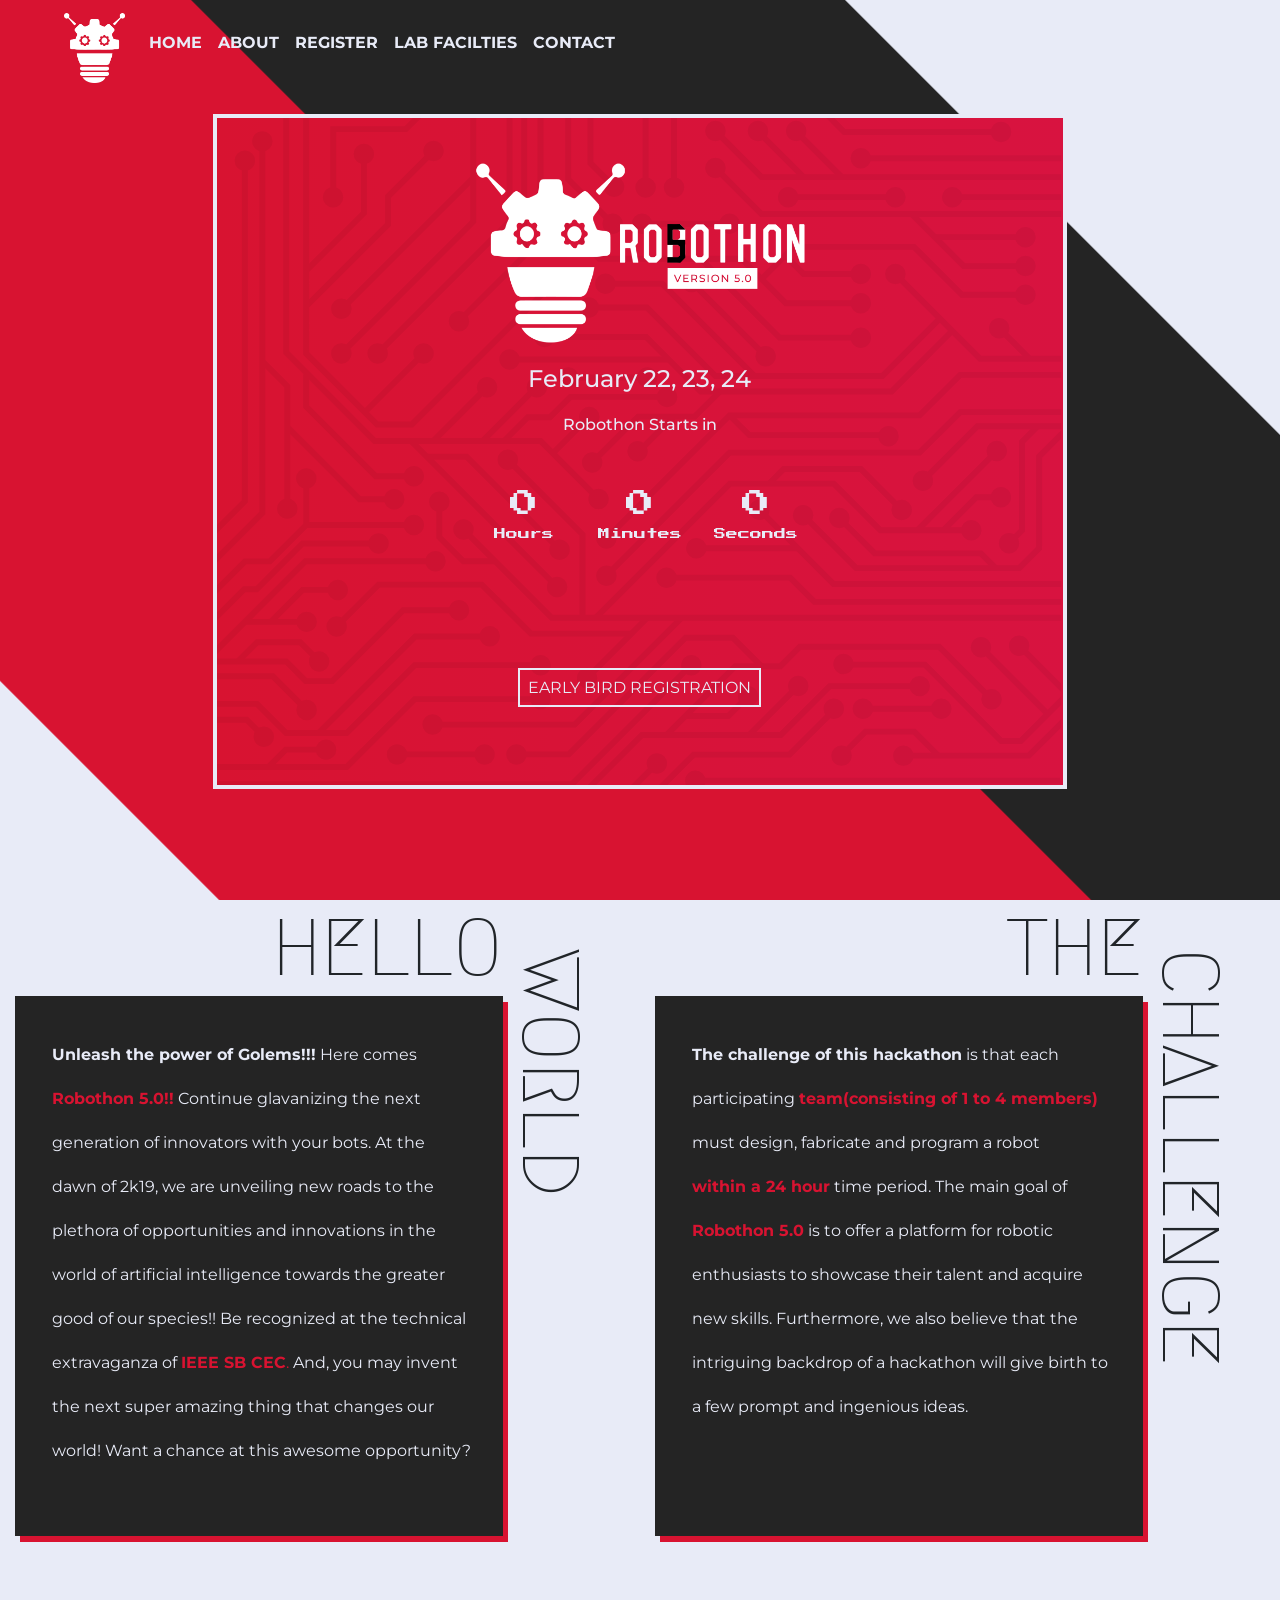
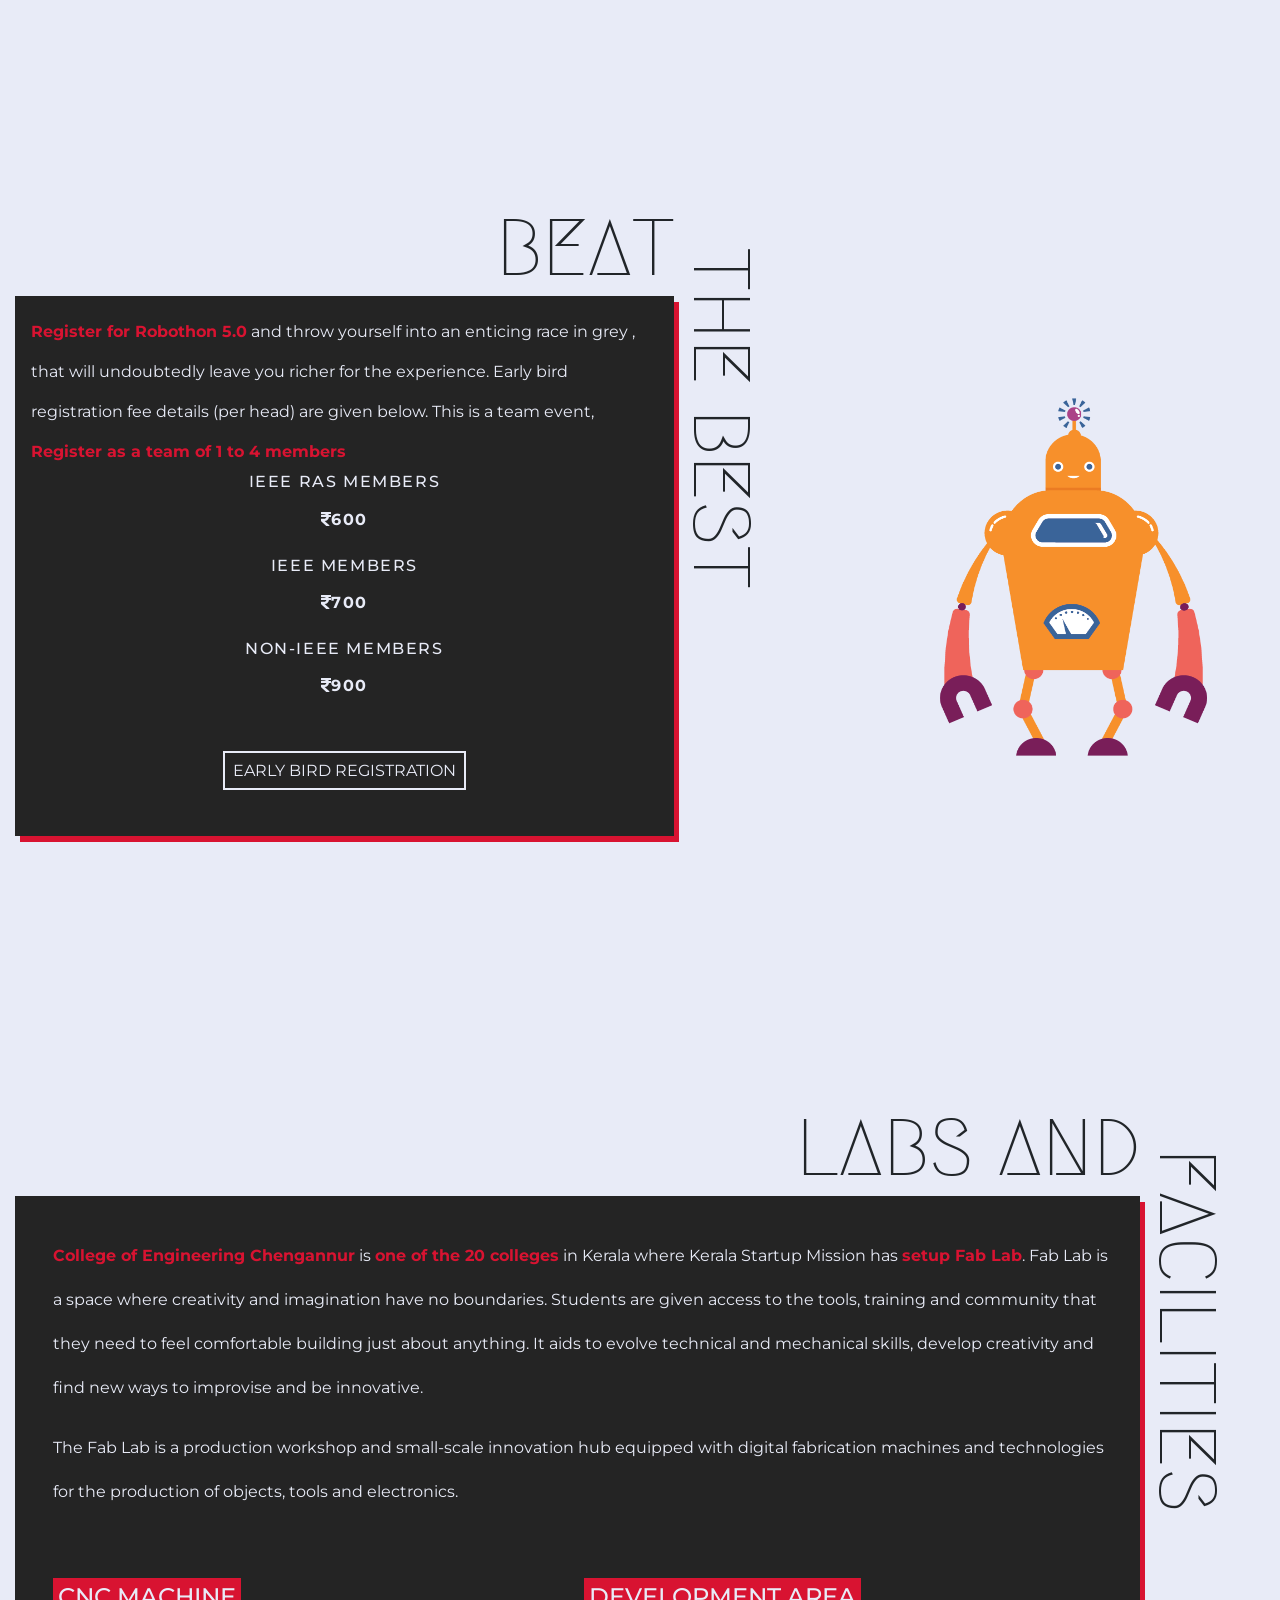
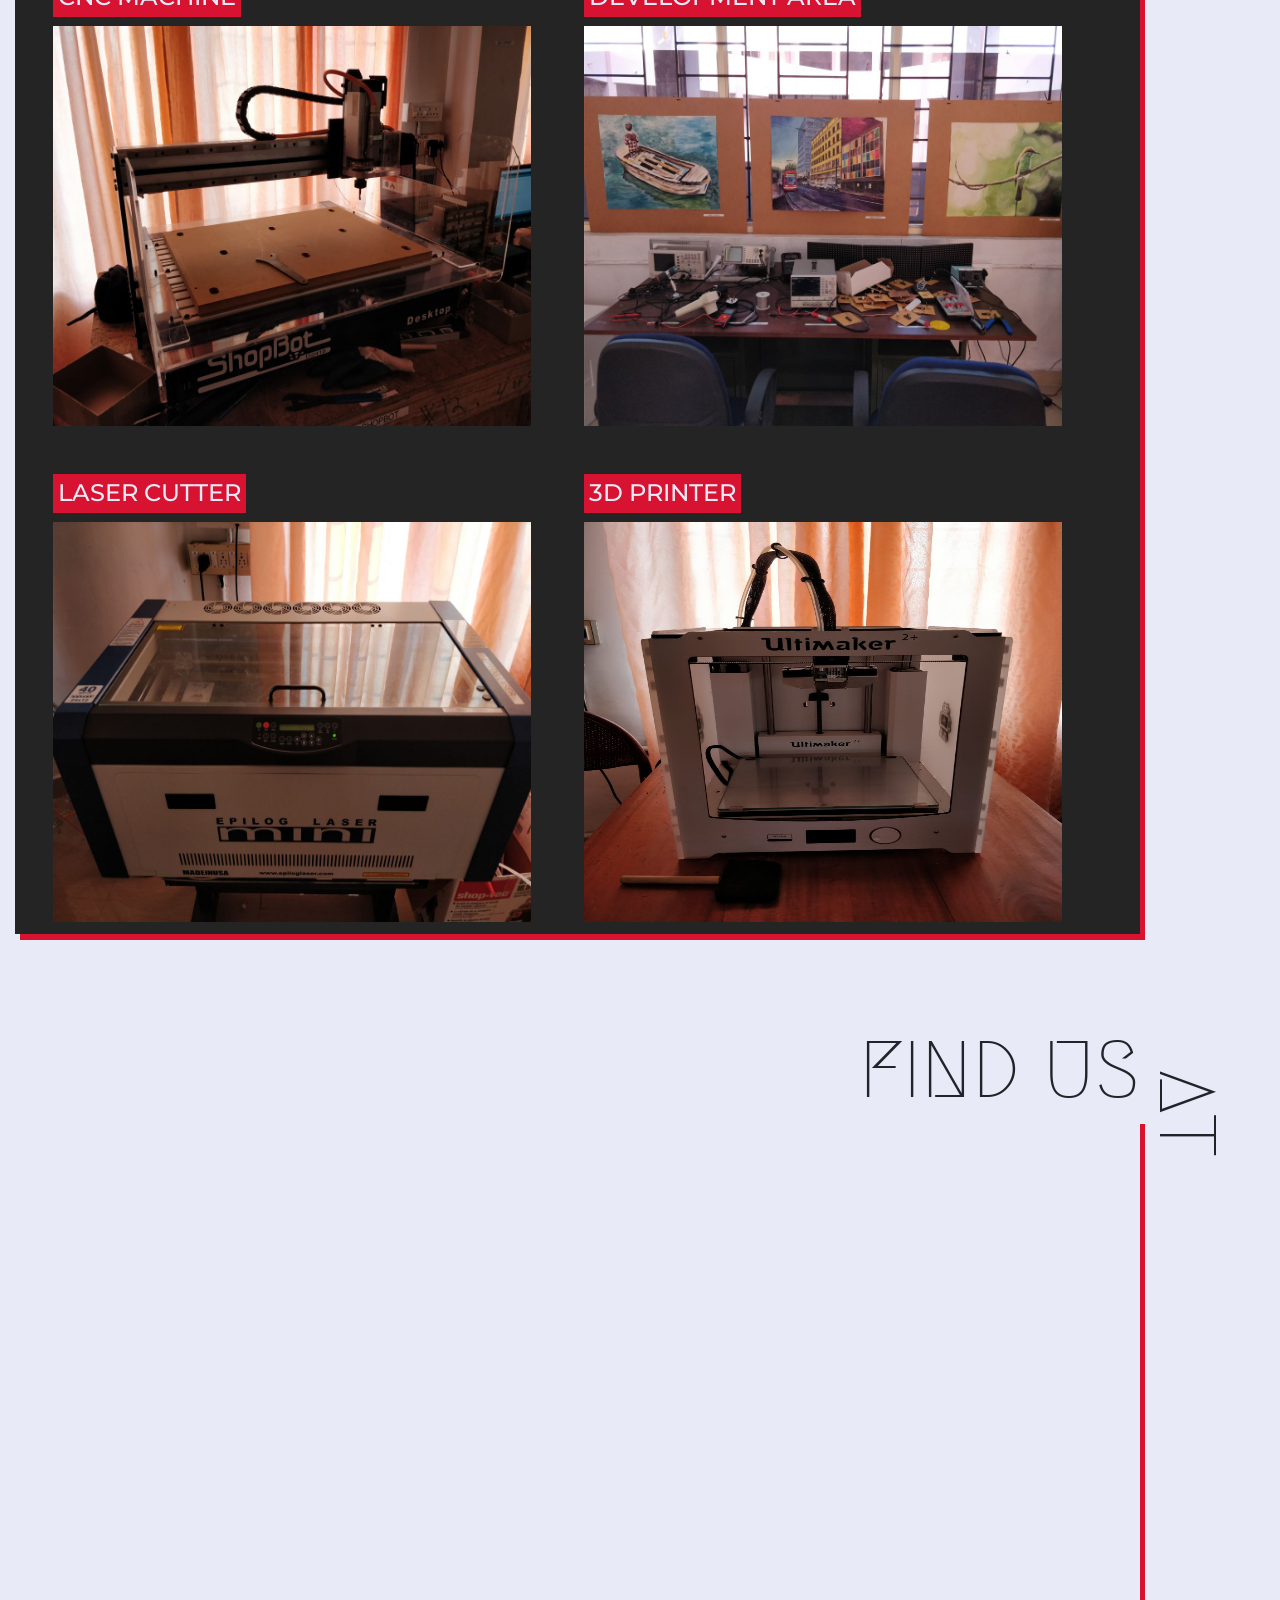
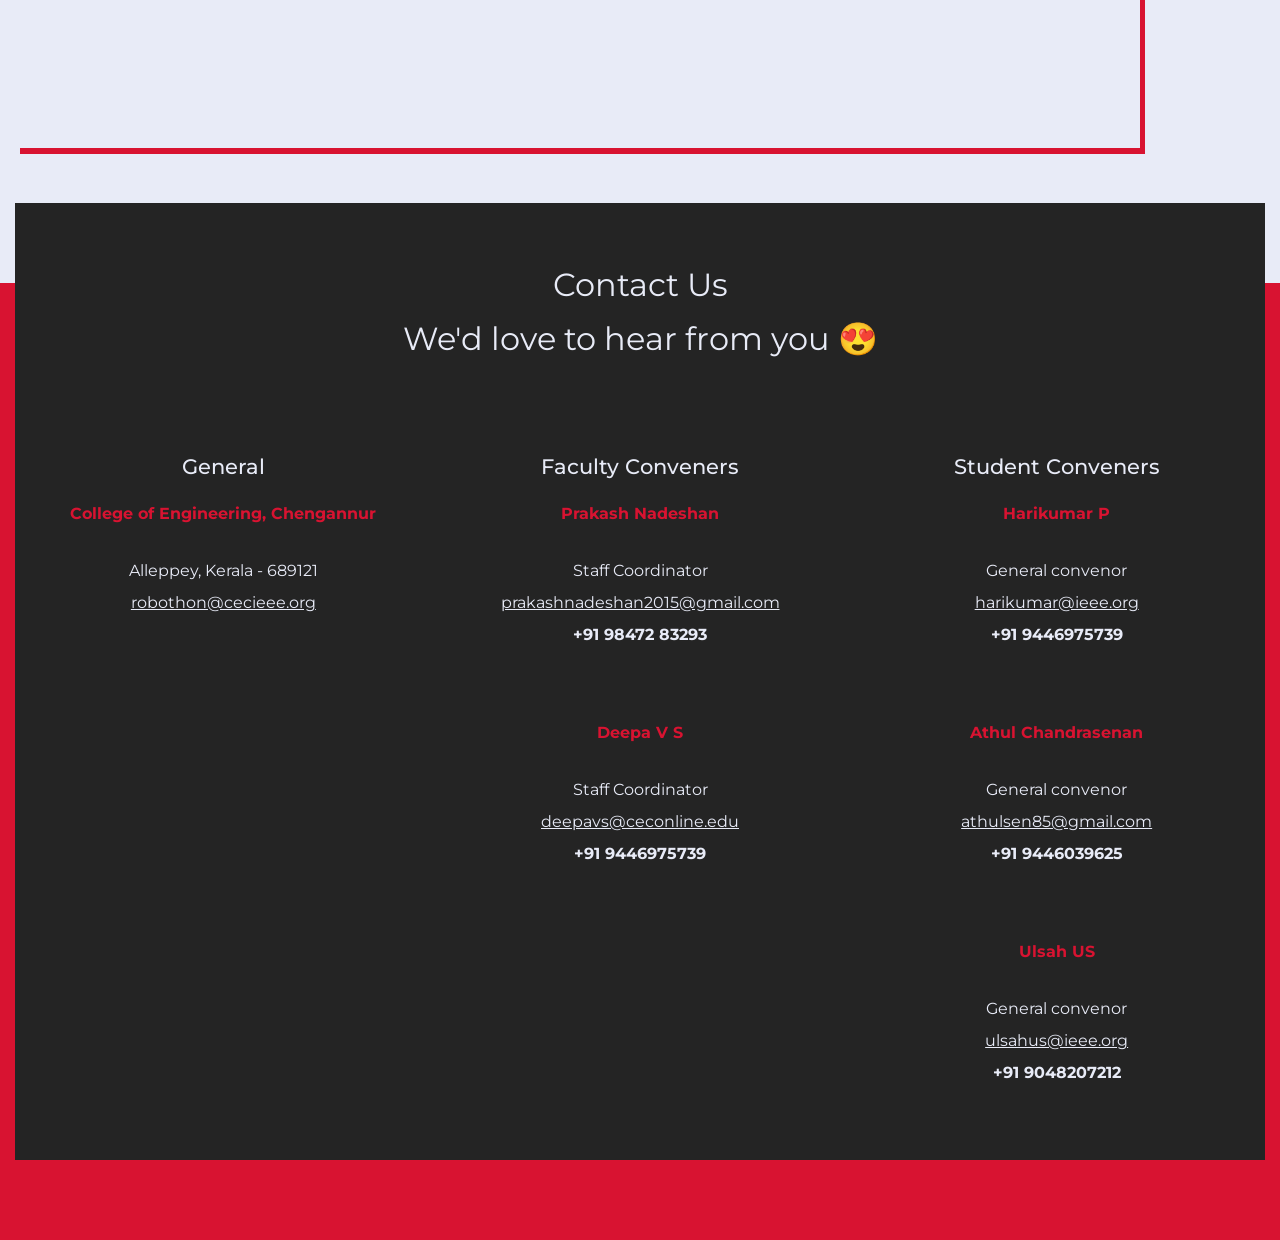
==== commit 08b50d57: "fix responsive design issues" ====
--- a/index.html
+++ b/index.html
@@ -39,7 +39,7 @@
                         <a class="nav-link" href="#register">Register</a>
                     </li>
                     <li class="nav-item">
-                        <a class="nav-link" href="#">Lab facilties</a>
+                        <a class="nav-link" href="#lab">Lab facilties</a>
                     </li>
                     <li class="nav-item">
                         <a class="nav-link" href="#contact">Contact</a>
@@ -158,14 +158,14 @@
                         </div>
                     </div>
                     <div class="col-12 col-md-4">
-                        <img src="img/Robo-1.0.png" alt="a yellow robot standing here">
+                        <img id="registration-robot" src="img/Robo-1.0.png" alt="a yellow robot standing here">
                     </div>
                 </div>
             </div>
         </article>
 
         <article>
-            <div class="container-fluid labs-container">
+            <div id="lab" class="container-fluid labs-container">
                 <div class="row justify-content-center">
                     <div class="col-12">
                         <h4 class="content-title">
--- a/css/main.css
+++ b/css/main.css
@@ -62,7 +62,7 @@
 }
 
 .navbar {
-    background-color: #d81331;
+    background-color: #242424;
 }
 
 .navbar-brand {
@@ -165,66 +165,23 @@
     color: #d81331;
 }
 
+.first-content,
+.second-content {
+    position: relative;
+    background-color: #242424;
+    color: #e8ebf7;
+    text-align: left;
+    line-height: 2.75;
+    padding: 6% 5% 6% 6%;
+    -webkit-box-shadow: 5px 6px 0px 0px #D81331;
+    box-shadow: 5px 6px 0px 0px #D81331;
+    min-height: 60vh;
+}
+
 .content-title {
     text-transform: uppercase;
     font-family: 'Megrim', cursive;
-}
-
-.content-title-1,
-.content-title-2 {
-    font-size: 1rem;
-}
-
-.first-content,
-.second-content {
-    background-color: #242424;
-    color: #e8ebf7;
-    text-align: left;
-    line-height: 2.75;
-}
-
-.position-at-edge {
-    width: 1px;
-}
-
-.first-content,
-.second-content {
-    position: relative;
-    width: 80%;
-    padding: 6% 5% 6% 6%;
-    -webkit-box-shadow: 5px 6px 0px 0px #D81331;
-    box-shadow: 5px 6px 0px 0px #D81331;
-    margin: 6rem 0 1rem 0;
-    min-height: 60vh;
-}
-
-.content-title {
-    position: relative;
-    width: 80%;
-}
-
-.content-title-1,
-.content-title-2 {
-    position: absolute;
-    float: left;
-    font-size: 5rem;
-}
-
-.content-title-1 {
-    right: 0;
-    transform: translateY(1rem)
-}
-
-.position-at-edge {
-    position: absolute;
-    right: 0;
-}
-
-.content-title-2 {
-    -webkit-transform-origin: left;
-    transform-origin: left;
-    -webkit-transform: translateX(3rem) rotate(90deg);
-    transform: translateX(3rem) rotate(90deg);
+    margin-top: 2.5rem;
 }
 
 .generic-info-card {
@@ -244,12 +201,12 @@
 }
 
 .labs-container .first-content {
-    width: 90%;
+    width: 100%;
     padding: 3% 2% 1% 3%;
 }
 
 .labs-container .content-title {
-    width: 90%;
+    width: 100%;
 }
 
 .labs {
@@ -271,6 +228,7 @@
     line-height: 2.5;
     padding: 2%;
     text-align: left;
+    padding-bottom: 2rem;
 }
 
 .price-detail {
@@ -283,15 +241,21 @@
     font-size: 1rem;
 }
 
+#registration-robot {
+    height: 50%;
+    margin-top: 50%;
+}
+
 .map-holder>.content-title {
-    width: 90%;
+    width: 100%;
 }
 
 .map-holder>iframe {
     border: 0;
-    width: 90%;
+    width: 100%;
     height: 70vh;
-    margin-top: 6rem;
+    -webkit-box-shadow: 5px 6px 0px 0px #D81331;
+    box-shadow: 5px 6px 0px 0px #D81331;
 }
 
 footer {
@@ -347,15 +311,31 @@
         height: 5rem;
         width: 3.8rem;
     }
-
-    .first-content,
-    .second-content {
-        position: relative;
-        width: 80%;
-        padding: 6% 5% 6% 6%;
-        -webkit-box-shadow: 5px 6px 0px 0px #D81331;
-        box-shadow: 5px 6px 0px 0px #D81331;
-        margin: 6rem 0 1rem 0;
+}
+
+@media (max-width: 992px) {
+
+    .content-title-1,
+    .content-title-2 {
+        font-size: 4rem;
+    }
+}
+
+@media (min-width: 768px) {
+    .navbar {
+        background: transparent;
+        padding-left: 5vw;
+    }
+
+    .navbar-nav>li>a {
+        color: #e8ebf7;
+        border-bottom: 10px solid transparent;
+        -webkit-transition: all 0.3s;
+        transition: all 0.3s;
+    }
+
+    .navbar-nav>li>a:hover {
+        border-bottom: 10px solid #e8ebf7;
     }
 
     .content-title-1,
@@ -368,14 +348,10 @@
     .content-title {
         position: relative;
         width: 80%;
+        margin-top: 0;
     }
 
     .content-title-1 {
-        right: 0;
-    }
-
-    .position-at-edge {
-        position: absolute;
         right: 0;
     }
 
@@ -385,34 +361,51 @@
         -webkit-transform: translateX(3.5rem) rotate(90deg);
         transform: translateX(3.5rem) rotate(90deg);
     }
-}
-
-@media (max-width: 992px) {
-
-    .content-title-1,
+
+    .content-title {
+        position: relative;
+        width: 80%;
+    }
+
+    .position-at-edge {
+        position: absolute;
+        right: 0;
+        width: 1px;
+    }
+
+    .first-content,
+    .second-content {
+        margin: 6rem 0 5rem 0;
+        width: 80%;
+    }
+
     .content-title-2 {
-        font-size: 4rem;
-    }
-}
-
-@media (min-width: 768px) {
-    .navbar {
-        background: transparent;
-        padding-left: 5vw;
-    }
-
-
-    .navbar-nav>li>a {
-        color: #e8ebf7;
-        border-bottom: 10px solid transparent;
-        -webkit-transition: all 0.3s;
-        transition: all 0.3s;
-    }
-
-    .navbar-nav>li>a:hover {
-        border-bottom: 10px solid #e8ebf7;
-    }
-
+        -webkit-transform-origin: left;
+        transform-origin: left;
+        -webkit-transform: translateX(3rem) rotate(90deg);
+        transform: translateX(3rem) rotate(90deg);
+    }
+    
+    .labs-container .first-content {
+        width: 90%;
+        padding: 3% 2% 1% 3%;
+    }
+    
+    .labs-container .content-title {
+        width: 90%;
+    }
+    
+
+    .map-holder>.content-title {
+        width: 90%;
+    }
+    
+    .map-holder>iframe {
+        border: 0;
+        width: 90%;
+        height: 70vh;
+        margin-top: 6rem;
+    }
 }
 
 @media (max-width: 640px) {
@@ -437,6 +430,10 @@
     .hero-main-card {
         margin-top: 7rem;
     }
+    
+    #registration-robot {
+    display: none;
+    }   
 }
 
 @media (max-width: 540px) {
@@ -446,20 +443,6 @@
 
     .countdown-period {
         font-size: 0.3em;
-    }
-}
-
-
-
-@media (min-width: 768px) {
-    .navbar {
-        background-color: transparent;
-    }
-
-
-    .nav-link:hover {
-        border-bottom-color: #e8ebf7;
-        color: #e8ebf7;
     }
 }
 
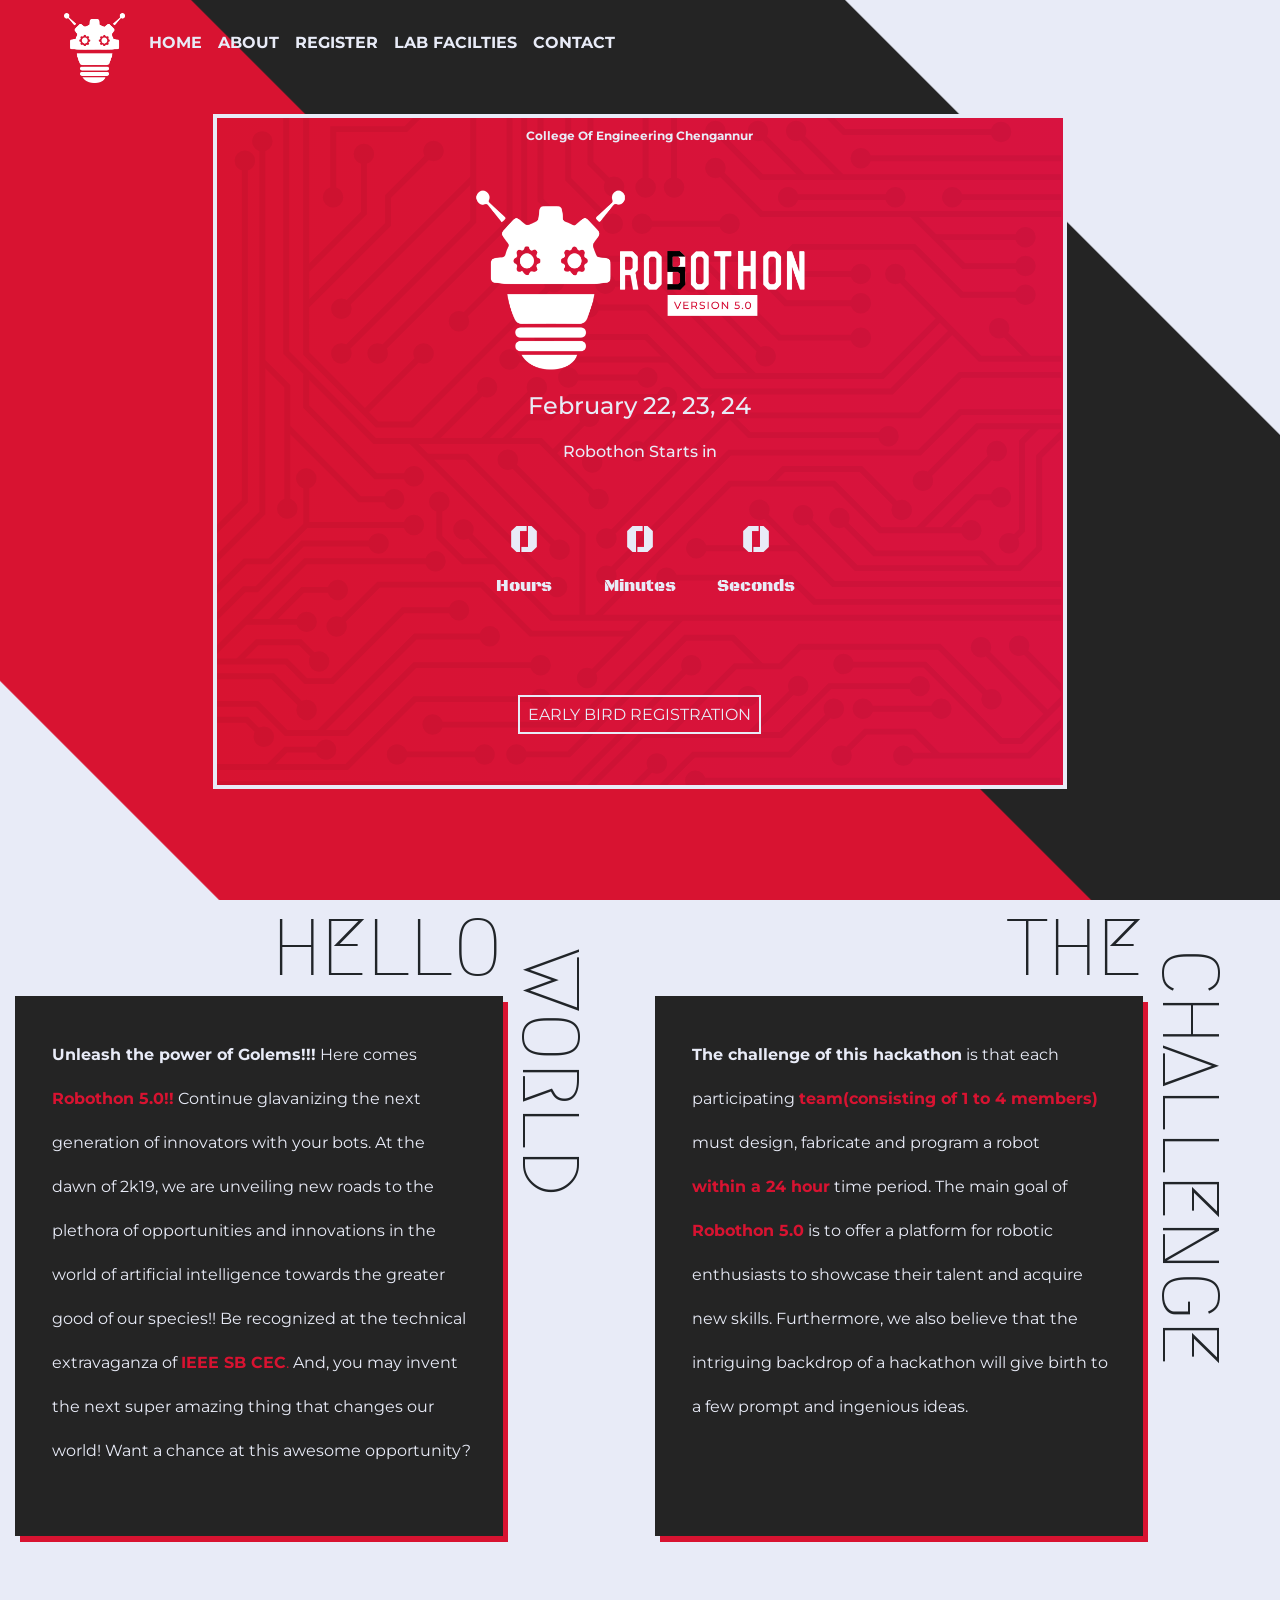
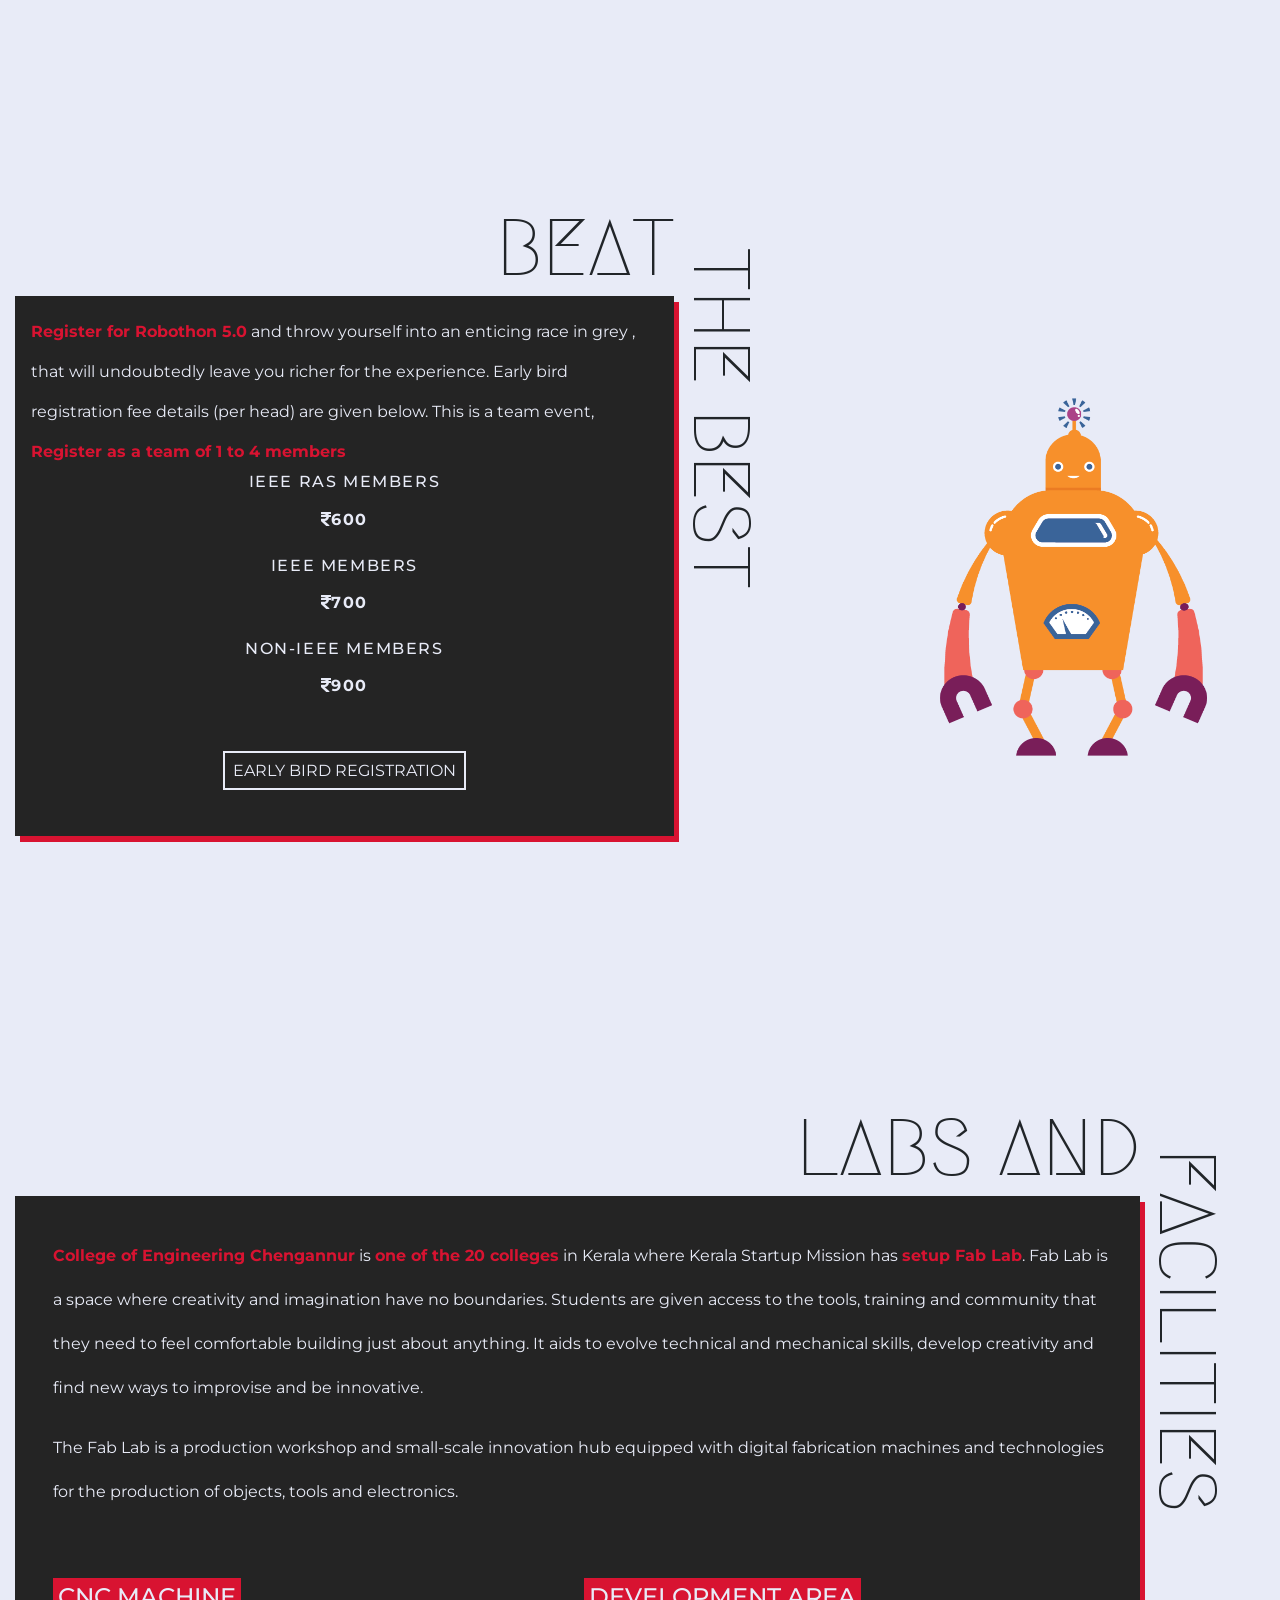
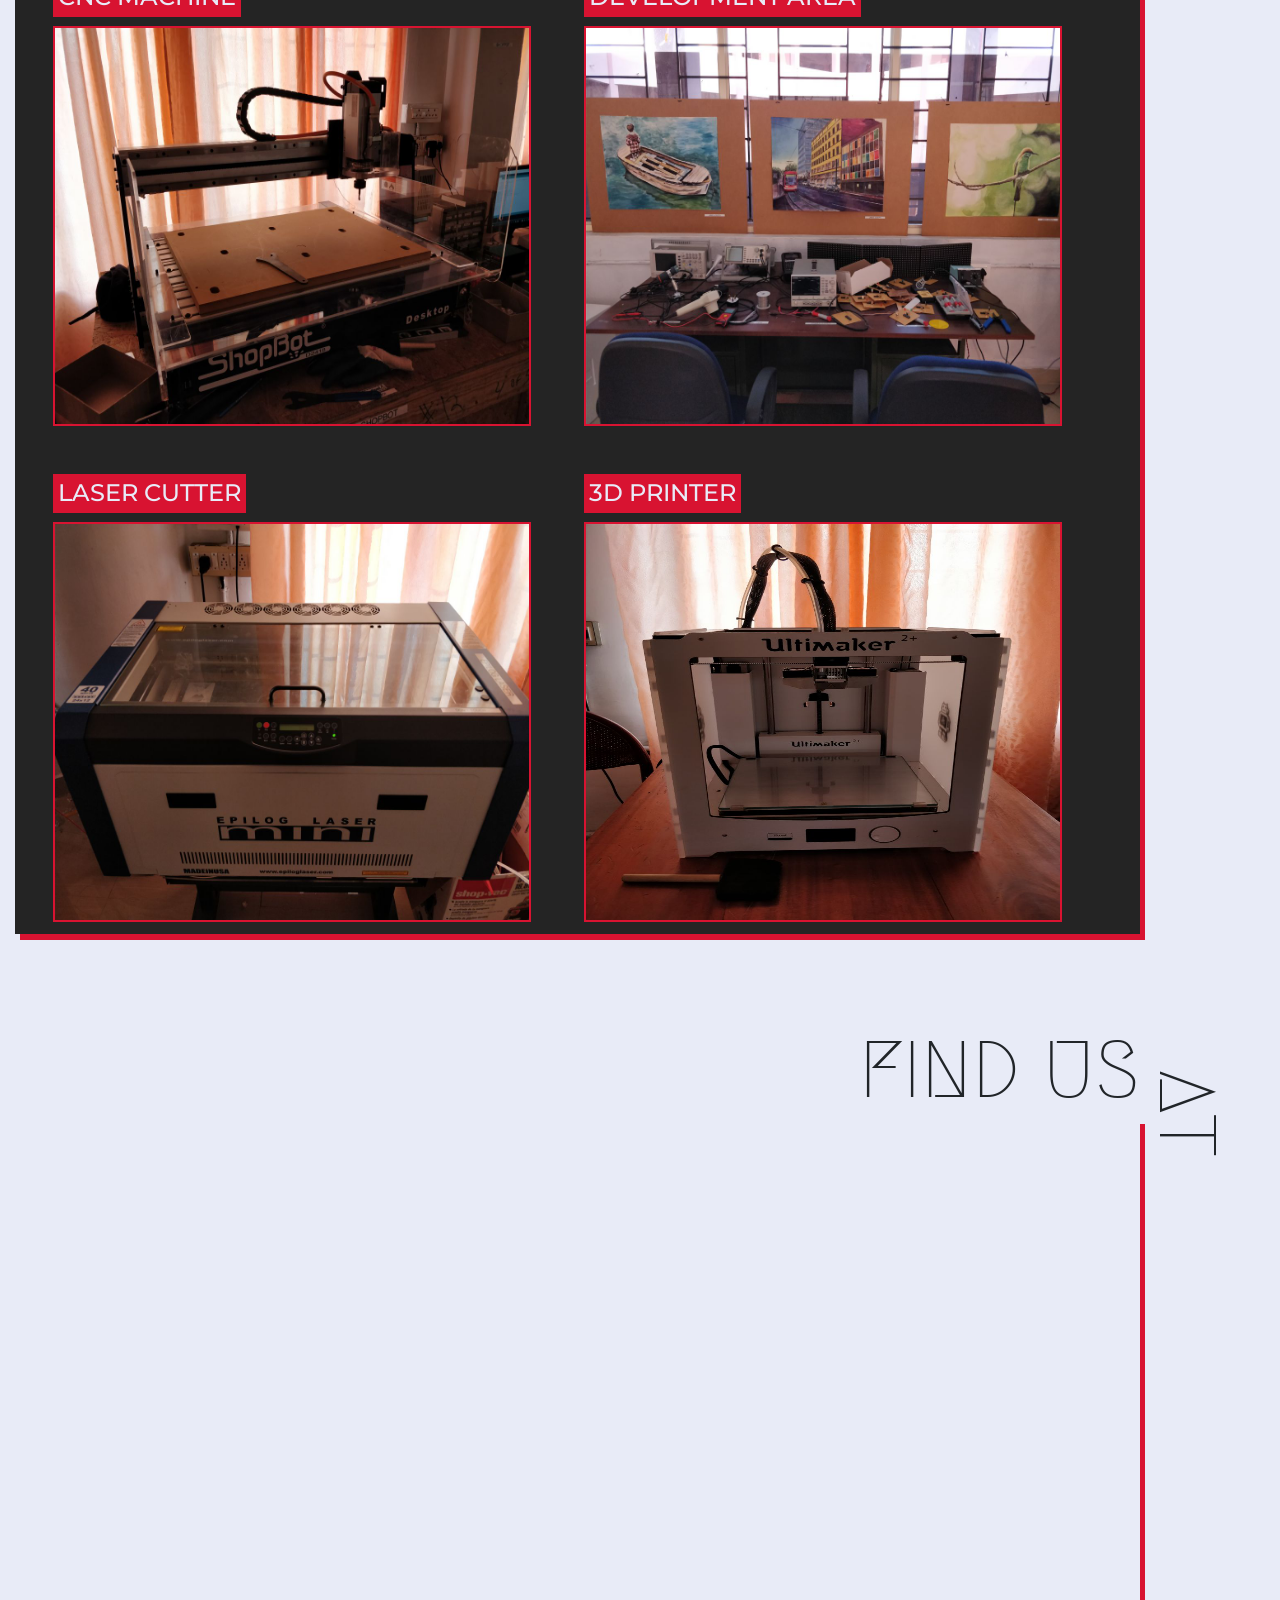
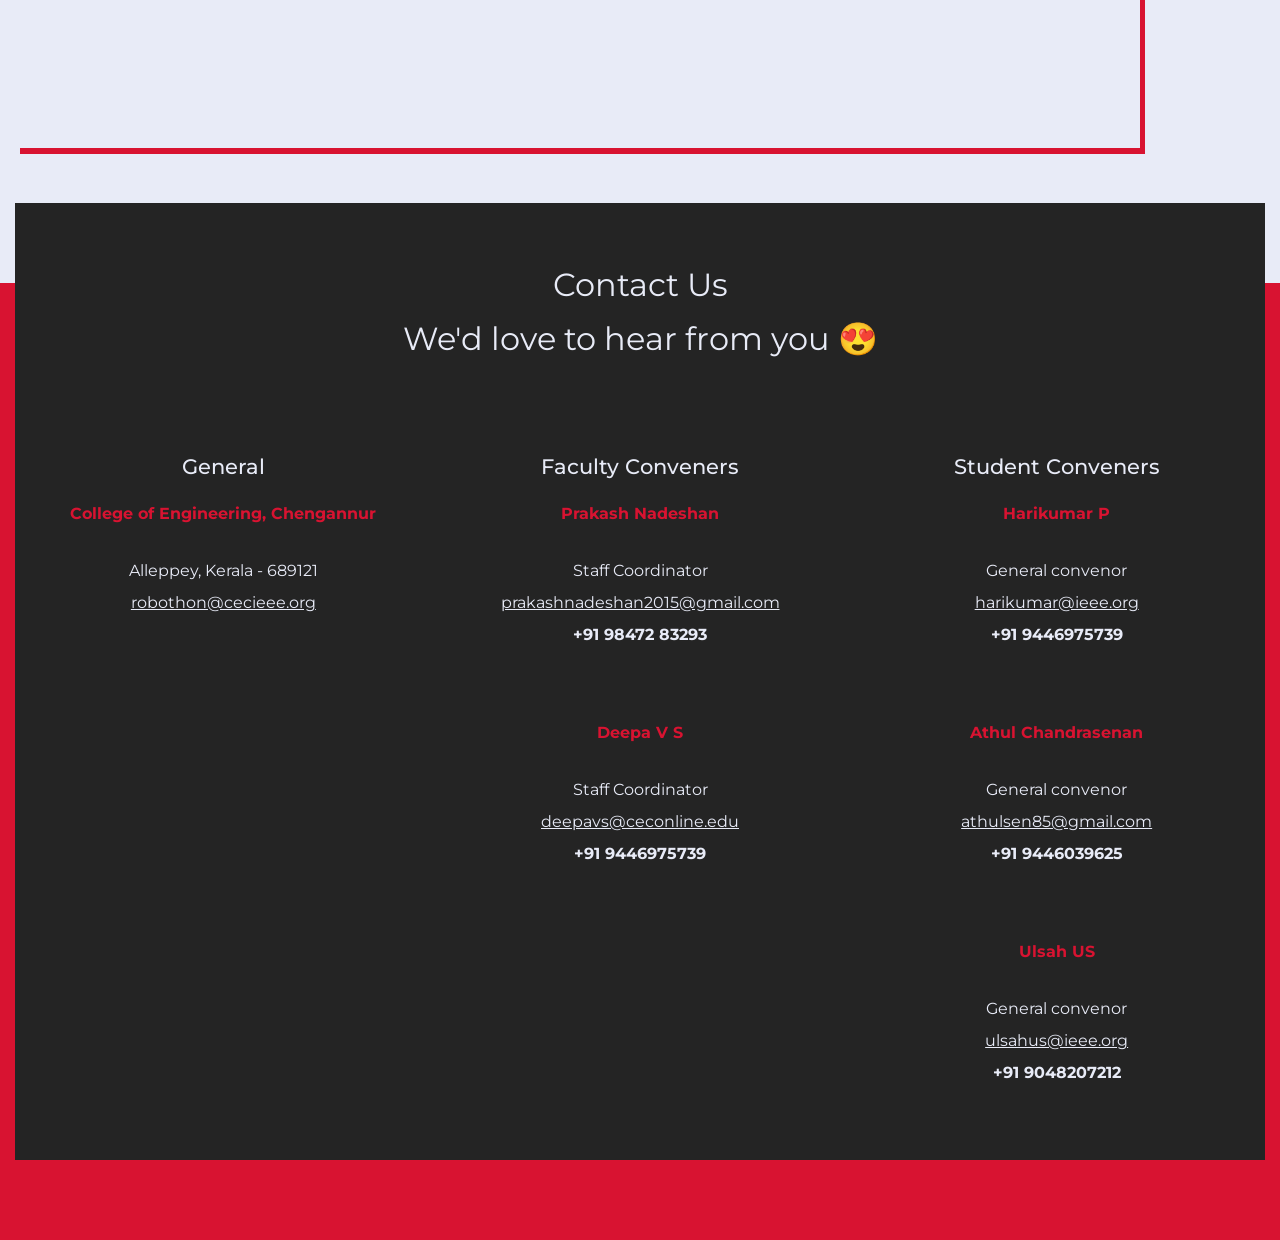
==== commit 5235edfd: "fix responsive design issues further and add college name" ====
--- a/index.html
+++ b/index.html
@@ -1,22 +1,23 @@
 <!DOCTYPE html>
-<html>
+<html lang="en">
 
 <head>
     <meta charset="utf-8" />
     <meta name="Description" content="Robothon 5.0 Official Website A Robot Hackathon from College of Engineering Chengannur">
     <meta http-equiv="X-UA-Compatible" content="IE=edge">
-    <title>Robothon 5.0</title>
+    <title>Robothon 5.0 | College Of Engineering Chengannur</title>
+    <link rel="shortcut icon" type="image/png" href="img/Favicon.png" />
     <meta name="viewport" content="width=device-width, initial-scale=1">
     <link rel="stylesheet" href="css/lib/bootstrap4.2.1.min.css">
     <link rel="stylesheet" href="css/lib/normalize.css">
     <link rel="stylesheet" type="text/css" media="screen" href="css/main.css" />
-    <link href="https://fonts.googleapis.com/css?family=Montserrat:400,500,600|Press+Start+2P|Major+Mono+Display|Megrim"
+    <link href="https://fonts.googleapis.com/css?family=Montserrat:400,500,600|Press+Start+2P|Megrim|Black+Ops+One"
         rel="stylesheet">
     <script src="js/lib/font-awesome-5.6.3.all.min.js"></script>
 </head>
 
 <body>
-    <header>
+    <header id="home">
         <h1 class="sr-only">Robothon 5.0 from College of Engineering Chengannur</h1>
 
         <div id="body-background"></div>
@@ -30,7 +31,7 @@
             <div class="collapse navbar-collapse" id="navbarSupportedContent">
                 <ul class="navbar-nav mr-auto">
                     <li class="nav-item">
-                        <a class="nav-link" href="#">Home <span class="sr-only">(current)</span></a>
+                        <a class="nav-link" href="#home">Home <span class="sr-only">(current)</span></a>
                     </li>
                     <li class="nav-item">
                         <a class="nav-link" href="#about">About</a>
@@ -52,6 +53,7 @@
             <h2 class="sr-only">Hero of website containing core details and registration link</h2>
             <div class="col-12 col-md-10 col-lg-8">
                 <div class="hero-main-card">
+                    <div id="college-name"><strong>College Of Engineering Chengannur</strong></div>
                     <div class="robothon-5-main-logo"><img src="img/robo5logo_2_stripped.png" alt="Robothon logo with robothon written on the side"></div>
                     <div class="time-and-date">
                         <h3 class="sr-only">Date and time and countdown</h3>
--- a/css/main.css
+++ b/css/main.css
@@ -102,6 +102,12 @@
     margin: 5vh auto 0 auto;
 }
 
+#college-name {
+    text-align: center;
+    margin-top: 1vh;
+    font-size: 0.75rem;
+}
+
 .time-and-date {
     text-align: center;
     height: 30vh;
@@ -134,7 +140,8 @@
     width: 25%;
     display: inline-block;
     font-family: 'Press Start 2P', cursive;
-    font-size: 0.7em;
+    font-family: 'Black Ops One', cursive;
+    font-size: 1em;
 }
 
 .countdown-amount {
@@ -222,6 +229,7 @@
 .labs-image {
     height: 25rem;
     width: 90%;
+    border: 2px solid #d81331;
 }
 
 .first-content.registration-details {
@@ -444,6 +452,10 @@
     .countdown-period {
         font-size: 0.3em;
     }
+    .content-title-1,
+    .content-title-2 {
+        font-size: 3rem;
+    }
 }
 
 @media (max-width: 768px) {
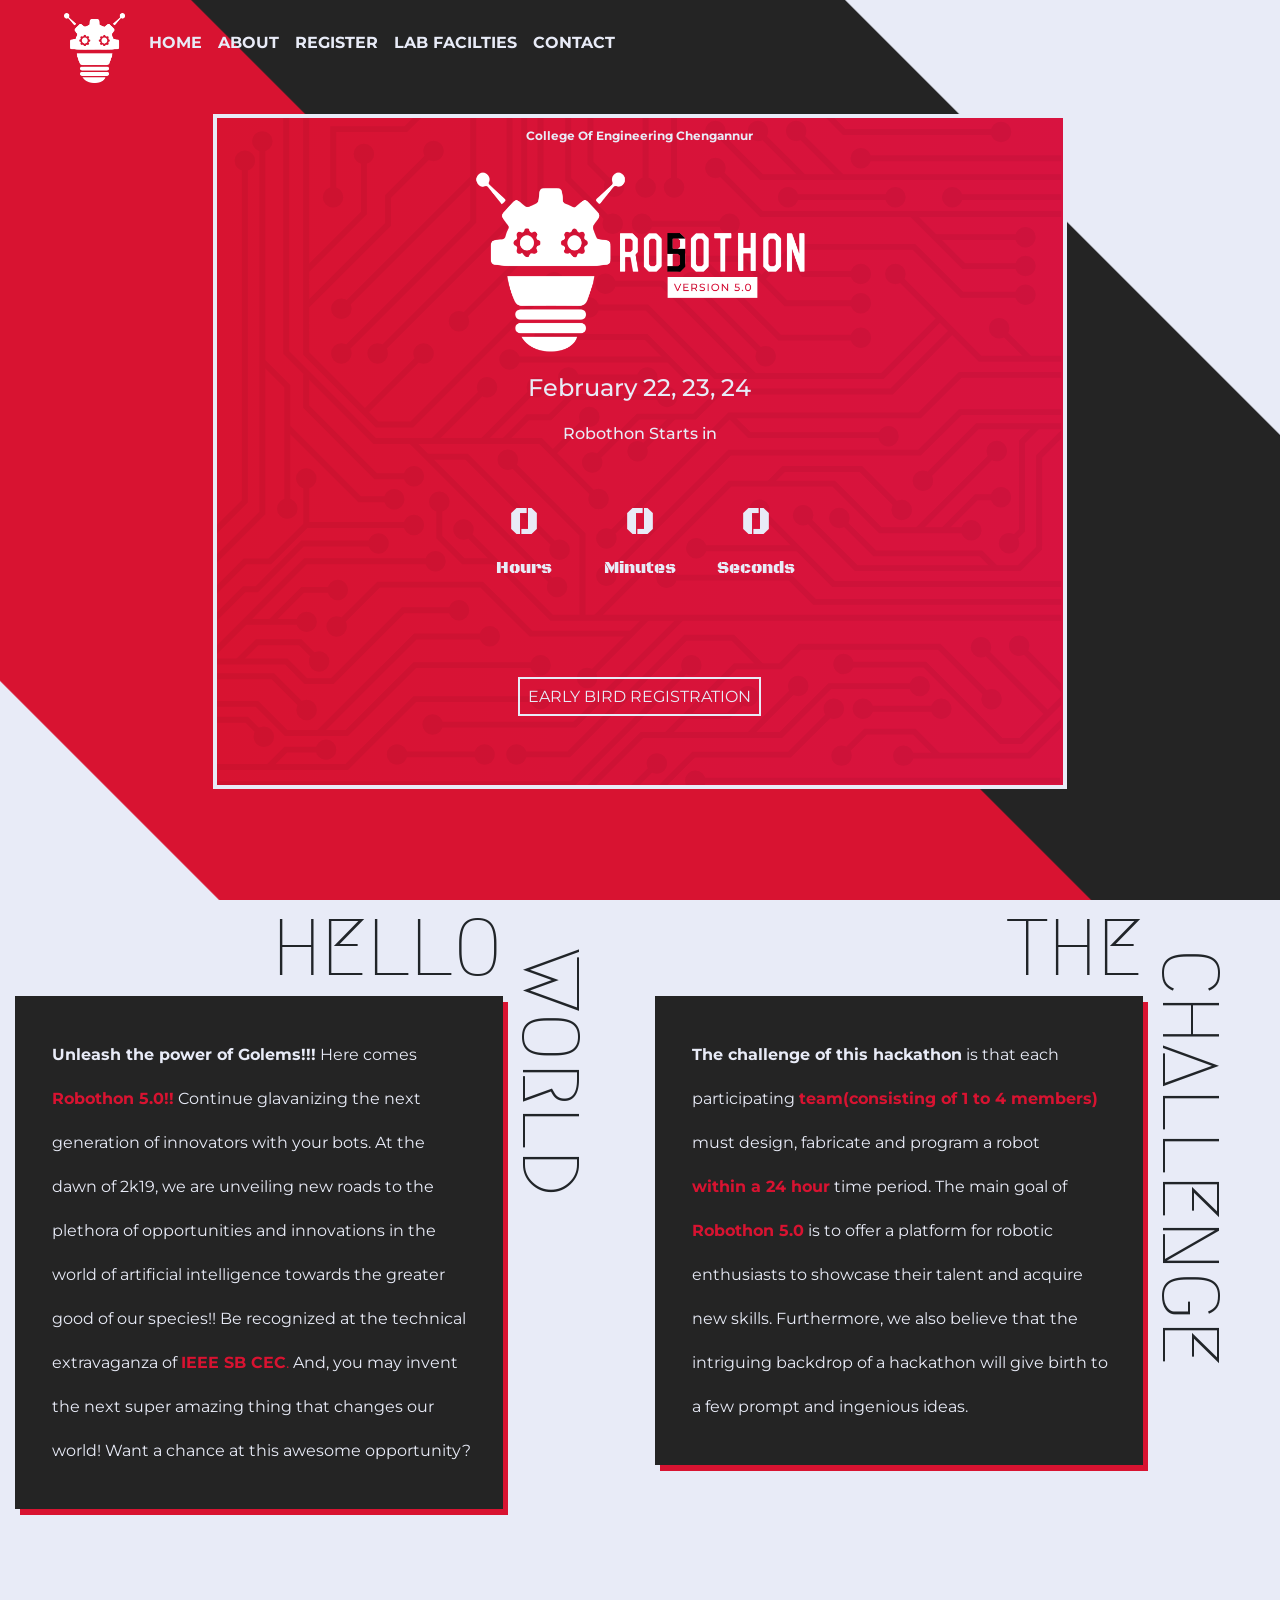
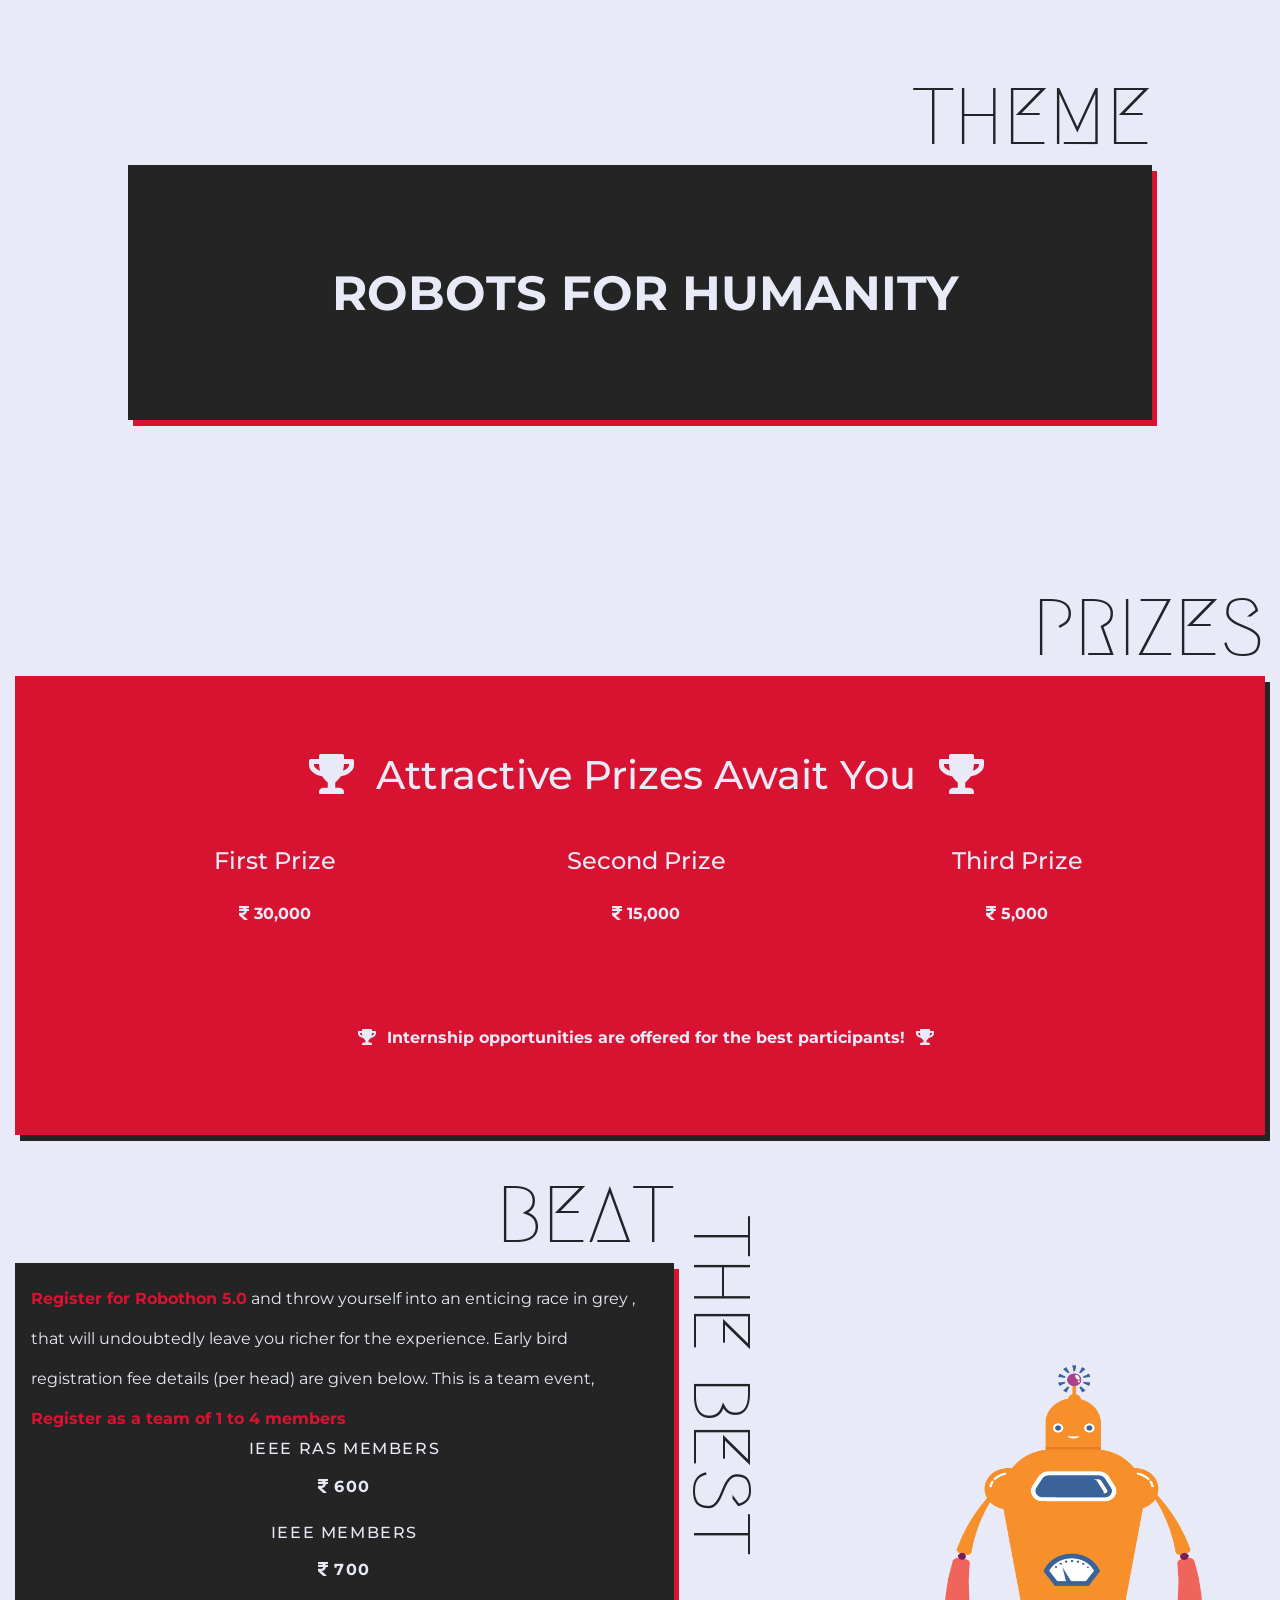
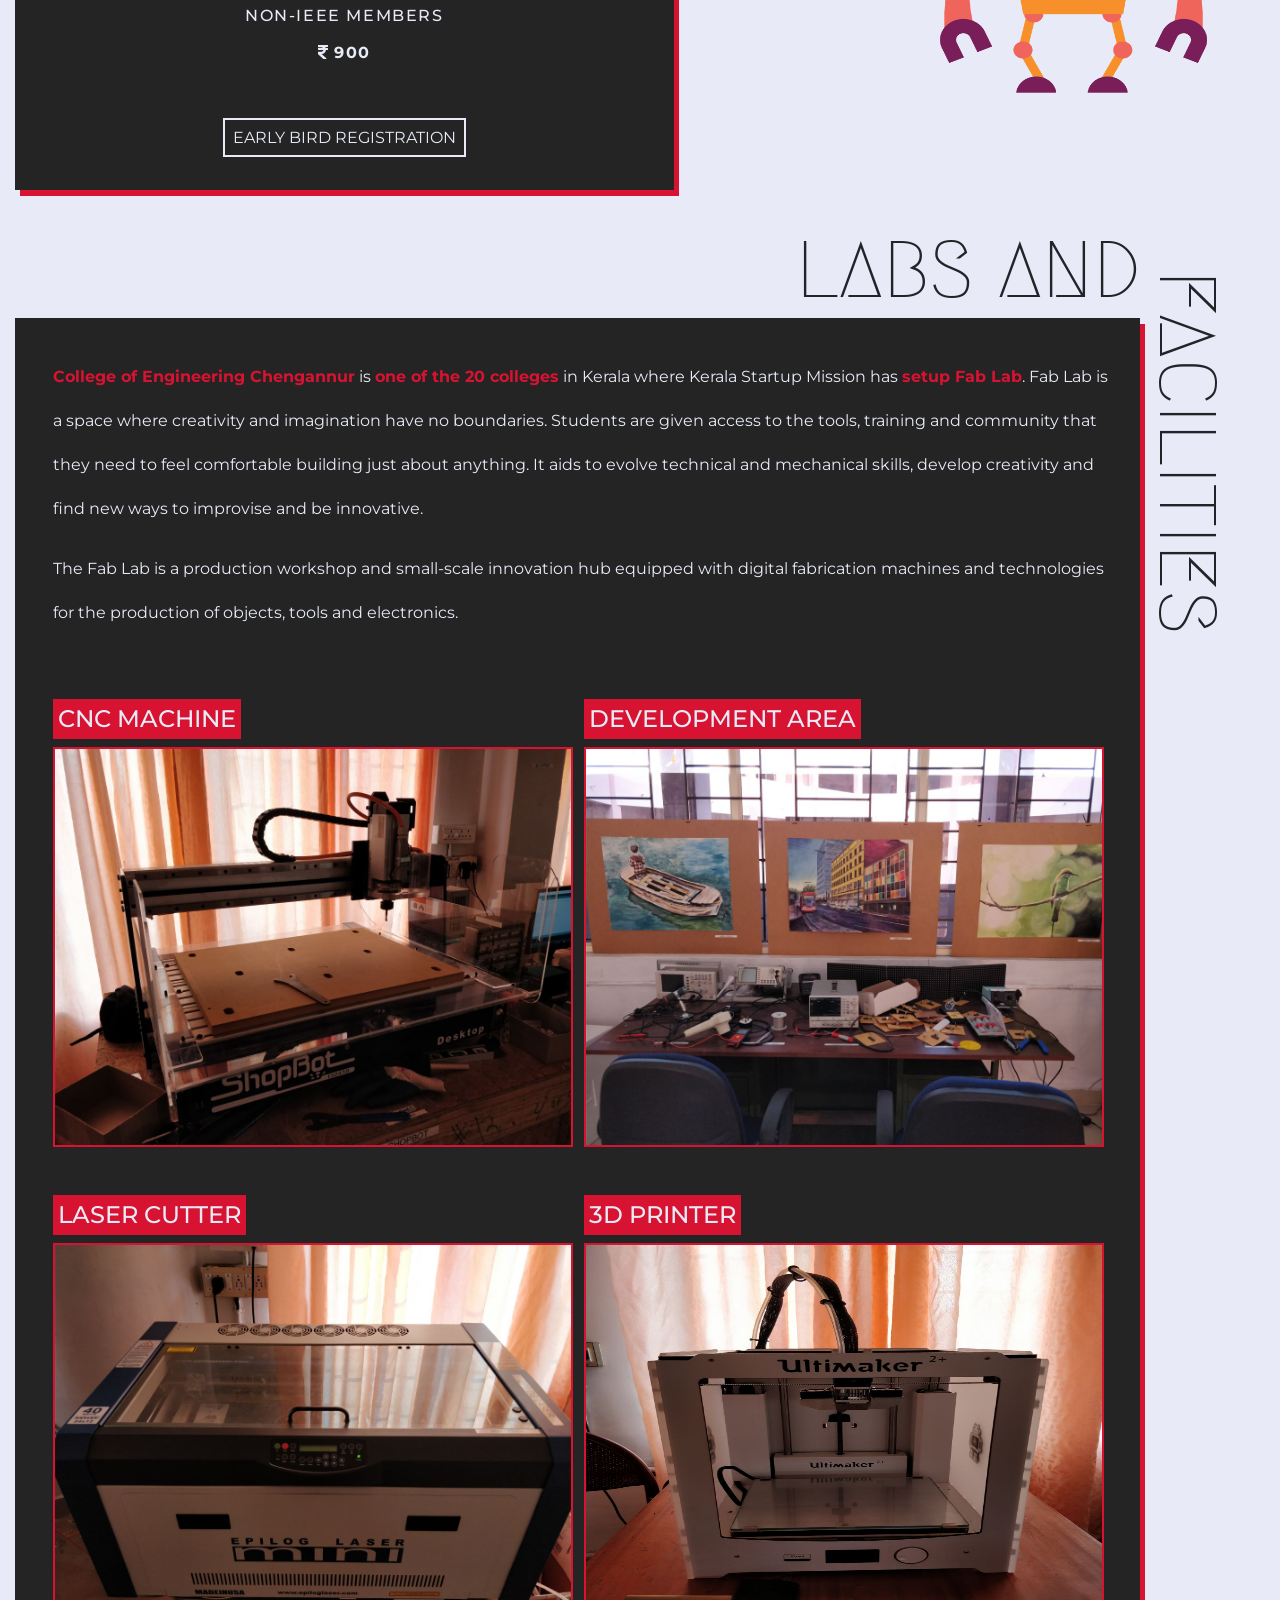
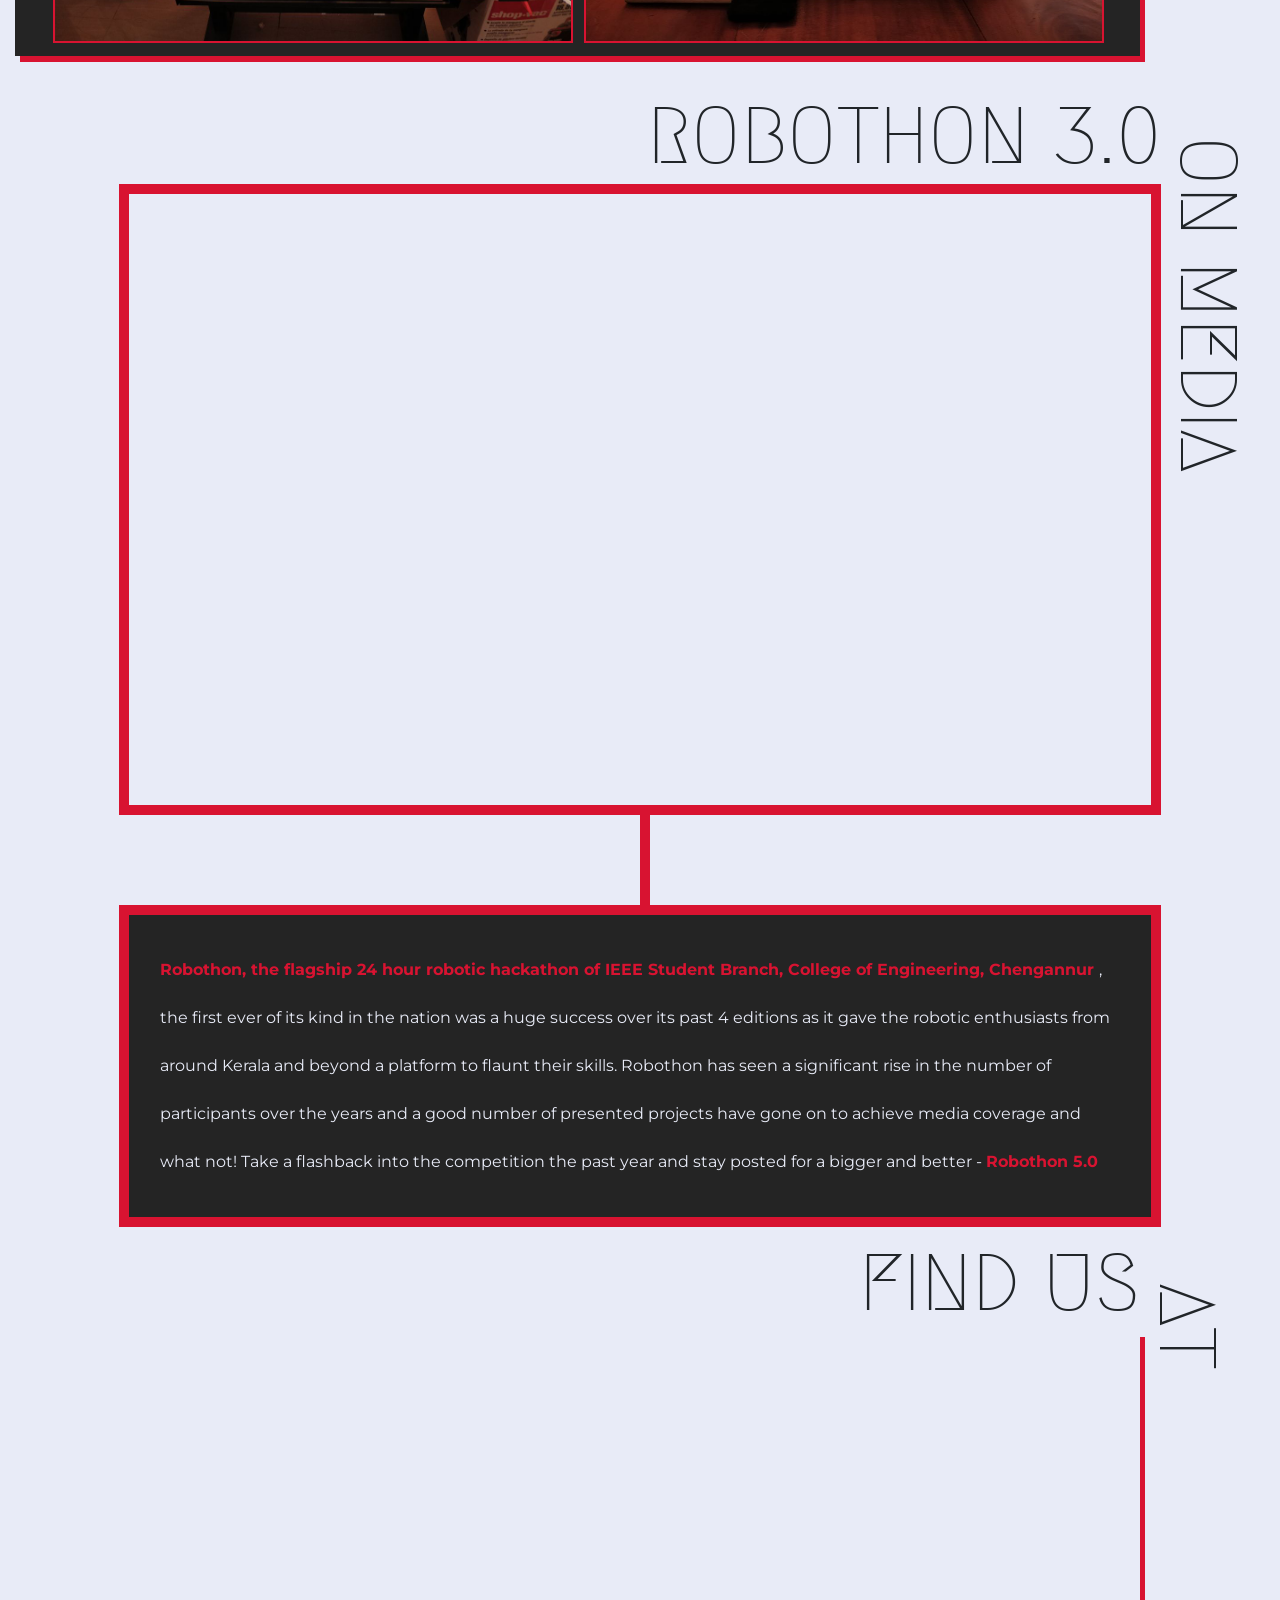
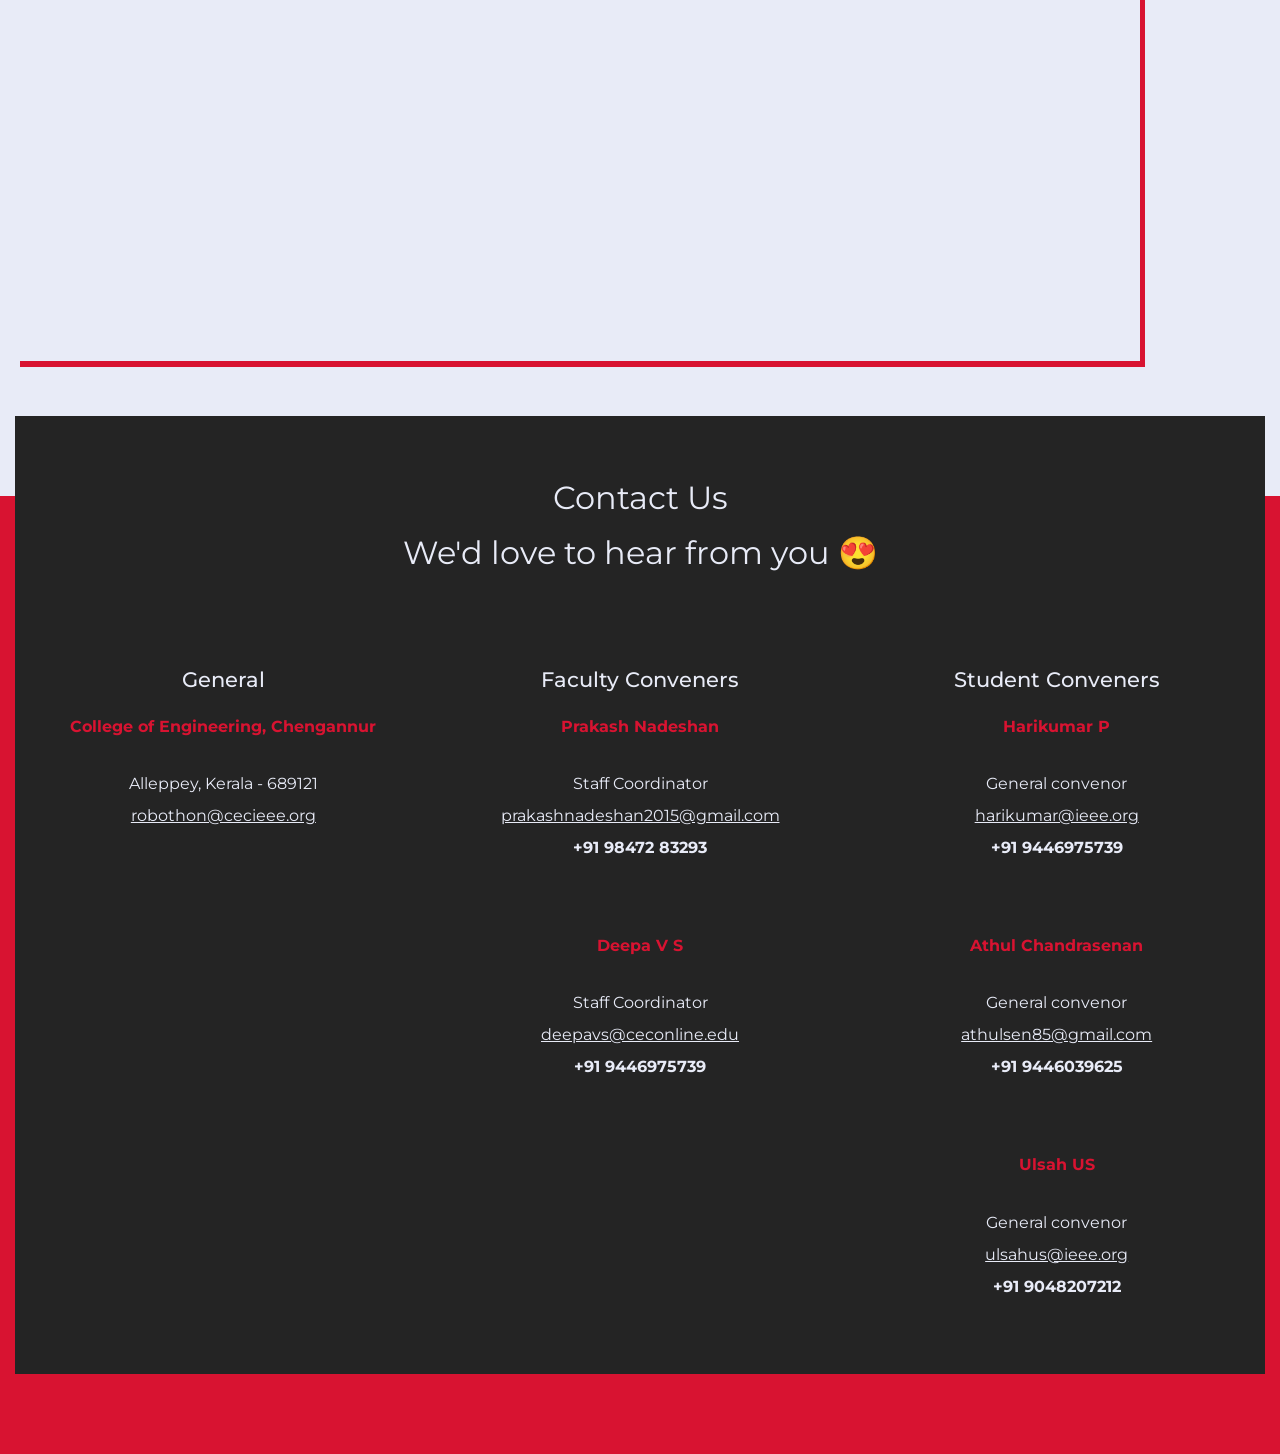
==== commit e413d6fd: "add robothon 3.0 on the media video" ====
--- a/index.html
+++ b/index.html
@@ -11,8 +11,7 @@
     <link rel="stylesheet" href="css/lib/bootstrap4.2.1.min.css">
     <link rel="stylesheet" href="css/lib/normalize.css">
     <link rel="stylesheet" type="text/css" media="screen" href="css/main.css" />
-    <link href="https://fonts.googleapis.com/css?family=Montserrat:400,500,600|Press+Start+2P|Megrim|Black+Ops+One"
-        rel="stylesheet">
+    <link href="https://fonts.googleapis.com/css?family=Montserrat:400,500,600|Press+Start+2P|Megrim|Black+Ops+One" rel="stylesheet">
     <script src="js/lib/font-awesome-5.6.3.all.min.js"></script>
 </head>
 
@@ -117,6 +116,42 @@
                             hackathon will give birth to a few prompt and ingenious ideas.
                         </div>
                     </div>
+                    <div id="theme" class="col-12">
+                        <h4 class="content-title">
+                            <div class="content-title-1">
+                                theme
+                            </div>
+                        </h4>
+                        <div class="first-content">
+                            ROBOTS FOR HUMANITY
+                        </div>
+                    </div>
+                    <div id="prizes" class="col-12">
+                        <h4 class="content-title">
+                            <div class="content-title-1">
+                                PRIZES
+                            </div>
+                        </h4>
+                        <div class="first-content prize-information">
+                            <h5><i class="fas fa-trophy"></i><span>Attractive Prizes Await You</span><i class="fas fa-trophy"></i></h5>
+                            <div class="row no-gutters">
+                                <div class="col-12 col-md-4">
+                                    <h6 class="prize-position"><span>First Prize</span></h6>
+                                    <div class="prize-amount"><i class="fas fa-rupee-sign"></i>&nbsp;30,000</div>
+                                </div>
+                                <div class="col-12 col-md-4">
+                                    <h6 class="prize-position"><span>Second Prize</span></h6>
+                                    <div class="prize-amount"><i class="fas fa-rupee-sign"></i>&nbsp;15,000</div>
+                                </div>
+                                <div class="col-12 col-md-4">
+                                    <h6 class="prize-position"><span>Third Prize</span></h6>
+                                    <div class="prize-amount"><i class="fas fa-rupee-sign"></i>&nbsp;5,000</div>
+                                </div>
+                                <div class="col-12 internship-offer"><i class="fas fa-trophy"></i><span>Internship
+                                        opportunities are offered for the best participants!</span><i class="fas fa-trophy"></i></div>
+                            </div>
+                        </div>
+                    </div>
                 </div>
             </div>
         </article>
@@ -145,15 +180,15 @@
                                     1 to 4 members</strong></span>
                             <div class="price-detail">
                                 <h5>IEEE RAS MEMBERS</h5>
-                                <p><i class="fas fa-rupee-sign"></i>600</p>
+                                <p><i class="fas fa-rupee-sign"></i>&nbsp;600</p>
                             </div>
                             <div class="price-detail">
                                 <h5>IEEE MEMBERS</h5>
-                                <p><i class="fas fa-rupee-sign"></i>700</p>
+                                <p><i class="fas fa-rupee-sign"></i>&nbsp;700</p>
                             </div>
                             <div class="price-detail">
                                 <h5>NON-IEEE MEMBERS</h5>
-                                <p><i class="fas fa-rupee-sign"></i>900</p>
+                                <p><i class="fas fa-rupee-sign"></i>&nbsp;900</p>
                             </div>
                             <div class="register"><a class="register-butt" href="#" target="_blank">Early Bird
                                     Registration</a></div>
@@ -170,7 +205,7 @@
             <div id="lab" class="container-fluid labs-container">
                 <div class="row justify-content-center">
                     <div class="col-12">
-                        <h4 class="content-title">
+                        <h2 class="content-title">
                             <div class="content-title-1">
                                 LABS&nbsp;AND
                             </div>
@@ -179,7 +214,7 @@
                                     FACILITIES
                                 </div>
                             </div>
-                        </h4>
+                        </h2>
                         <div class="first-content">
                             <div class="row no-gutters justify-content-center">
                                 <div class="col-12">
@@ -249,8 +284,44 @@
                     </div>
                 </div>
             </div>
-
         </article>
+
+        <div class="container-fluid">
+            <div class="row justify-content-center no-gutters">
+                <div id="on-media" class="col-12 col-md-9 col-lg-10">
+                    <h2 class="content-title">
+                        <div class="content-title-1">
+                            ROBOTHON&nbsp;3.0
+                        </div>
+                        <div class="position-at-edge">
+                            <div class="content-title-2">
+                                ON&nbsp;MEDIA
+                            </div>
+                        </div>
+                    </h2>
+                    <div class="wrap-title">
+                    	<div class="outer">
+                    	    <div class="inner"><iframe src="https://www.youtube.com/embed/gUVrxTCHsK0" frameborder="0"
+                    	            allowfullscreen></iframe></div>
+                    
+                    	    <div class="connector"></div>
+                    
+                    	    <div class="description">
+                    	        <strong class="emphasize">
+                    	            Robothon, the flagship 24 hour robotic hackathon of IEEE Student Branch, College of
+                    	            Engineering, Chengannur
+                    	        </strong>, the first ever of its kind in the nation was a huge success over
+                    	        its past 4 editions as it gave the robotic enthusiasts from around Kerala and beyond a
+                    	        platform to flaunt their skills. Robothon has seen a significant rise in the number of
+                    	        participants over the years and a good number of presented projects have gone on to achieve
+                    	        media coverage and what not! Take a flashback into the competition the past year and stay
+                    	        posted for a bigger and better - <strong class="emphasize">Robothon 5.0</strong>
+                    	    </div>
+                    	</div>
+                    </div>
+                </div>
+            </div>
+        </div>
 
         <article>
             <div class="col-12">
--- a/css/main.css
+++ b/css/main.css
@@ -1,6 +1,3 @@
-/*     font-family: 'Major Mono Display', monospace;
-    font-family: 'Megrim', cursive;
- */
 html,
 body {
     padding: 0 !important;
@@ -31,11 +28,11 @@
     text-decoration: none;
 }
 
-#register,
+/* #register,
 #about {
     min-height: 100vh;
 }
-
+ */
 span.avoid-wrapping {
     display: inline-block;
 }
@@ -99,7 +96,7 @@
 
 .robothon-5-main-logo {
     height: 20vh;
-    margin: 5vh auto 0 auto;
+    margin: 3vh auto 0 auto;
 }
 
 #college-name {
@@ -182,7 +179,7 @@
     padding: 6% 5% 6% 6%;
     -webkit-box-shadow: 5px 6px 0px 0px #D81331;
     box-shadow: 5px 6px 0px 0px #D81331;
-    min-height: 60vh;
+    /*! min-height: 60vh; */
 }
 
 .content-title {
@@ -191,6 +188,63 @@
     margin-top: 2.5rem;
 }
 
+#theme {
+/*     height: 1rem */
+    padding: 10%;
+    margin: 0;
+}
+
+#theme>h4 {
+    width: 100%;
+}
+
+#theme>div {
+    text-align: center;
+    font-size: 3rem;
+    font-weight: bold;
+    width: 100%;
+}
+
+#prizes>.content-title {
+    width: 100%;
+}
+
+.first-content.prize-information {
+    background: #d81331;
+    text-align: center;
+    color: #e8ebf7;
+    width: 100%;
+    -webkit-box-shadow: 5px 6px 0px 0px #242424;
+    box-shadow: 5px 6px 0px 0px #242424;
+}
+
+.first-content.prize-information>h5 {
+    margin-bottom: 3rem;
+    font-size: 2.5rem;
+}
+
+.first-content.prize-information>h5>span {
+    padding: 2%;
+}
+
+.prize-position {
+    font-size: 1.5rem;
+    margin-bottom: 1rem
+}
+
+.prize-amount {
+    margin-bottom: 5rem;
+    font-weight: bold;
+}
+
+.internship-offer {
+    font-weight: bold;
+}
+
+.internship-offer>span {
+    padding: 1%;
+}
+
 .generic-info-card {
     position: relative;
 }
@@ -228,7 +282,7 @@
 
 .labs-image {
     height: 25rem;
-    width: 90%;
+    width: 98%;
     border: 2px solid #d81331;
 }
 
@@ -307,6 +361,49 @@
     margin-bottom: 2.5rem;
 }
 
+#on-media>.content-title {
+    width: 100%;
+}
+
+.outer {
+}
+
+
+/* Thank you https://css-tricks.com/NetMag/FluidWidthVideo/Article-FluidWidthVideo.php */
+
+.inner {
+    border: 10px solid #d81331;
+    position: relative;
+	padding-bottom: 56.25%; /* 16:9 */
+	padding-top: 25px;
+	height: 0;
+}
+
+.inner>iframe {
+    position: absolute;
+	top: 0;
+	left: 0;
+    width: 100%;
+    height: 100%;
+}
+
+.connector {
+    background: #d81331;
+    width: 10px;
+    height: 10vh;
+    position: relative;
+    left: 50%;
+}
+
+.description {
+    background: #242424;
+    border: 10px solid #d81331;
+    color: #e8ebf7;
+    padding: 3%;
+    line-height: 3;
+    text-align: left;
+}
+
 /*
 *   ##############MEDIA QUERIES START HERE################
 */
@@ -358,6 +455,10 @@
         width: 80%;
         margin-top: 0;
     }
+    
+    .content-title + div {
+        margin-top: 6rem;
+    }
 
     .content-title-1 {
         right: 0;
@@ -370,11 +471,6 @@
         transform: translateX(3.5rem) rotate(90deg);
     }
 
-    .content-title {
-        position: relative;
-        width: 80%;
-    }
-
     .position-at-edge {
         position: absolute;
         right: 0;
@@ -383,7 +479,7 @@
 
     .first-content,
     .second-content {
-        margin: 6rem 0 5rem 0;
+        margin: 0 0 2rem 0;
         width: 80%;
     }
 
@@ -456,6 +552,18 @@
     .content-title-2 {
         font-size: 3rem;
     }
+    #theme>div {
+    font-size: 2rem;
+    }
+}
+
+@media (max-width: 320px) {
+    .content-title-1,
+    .content-title-2 {
+        font-size: 2rem;
+    }
+    
+    
 }
 
 @media (max-width: 768px) {
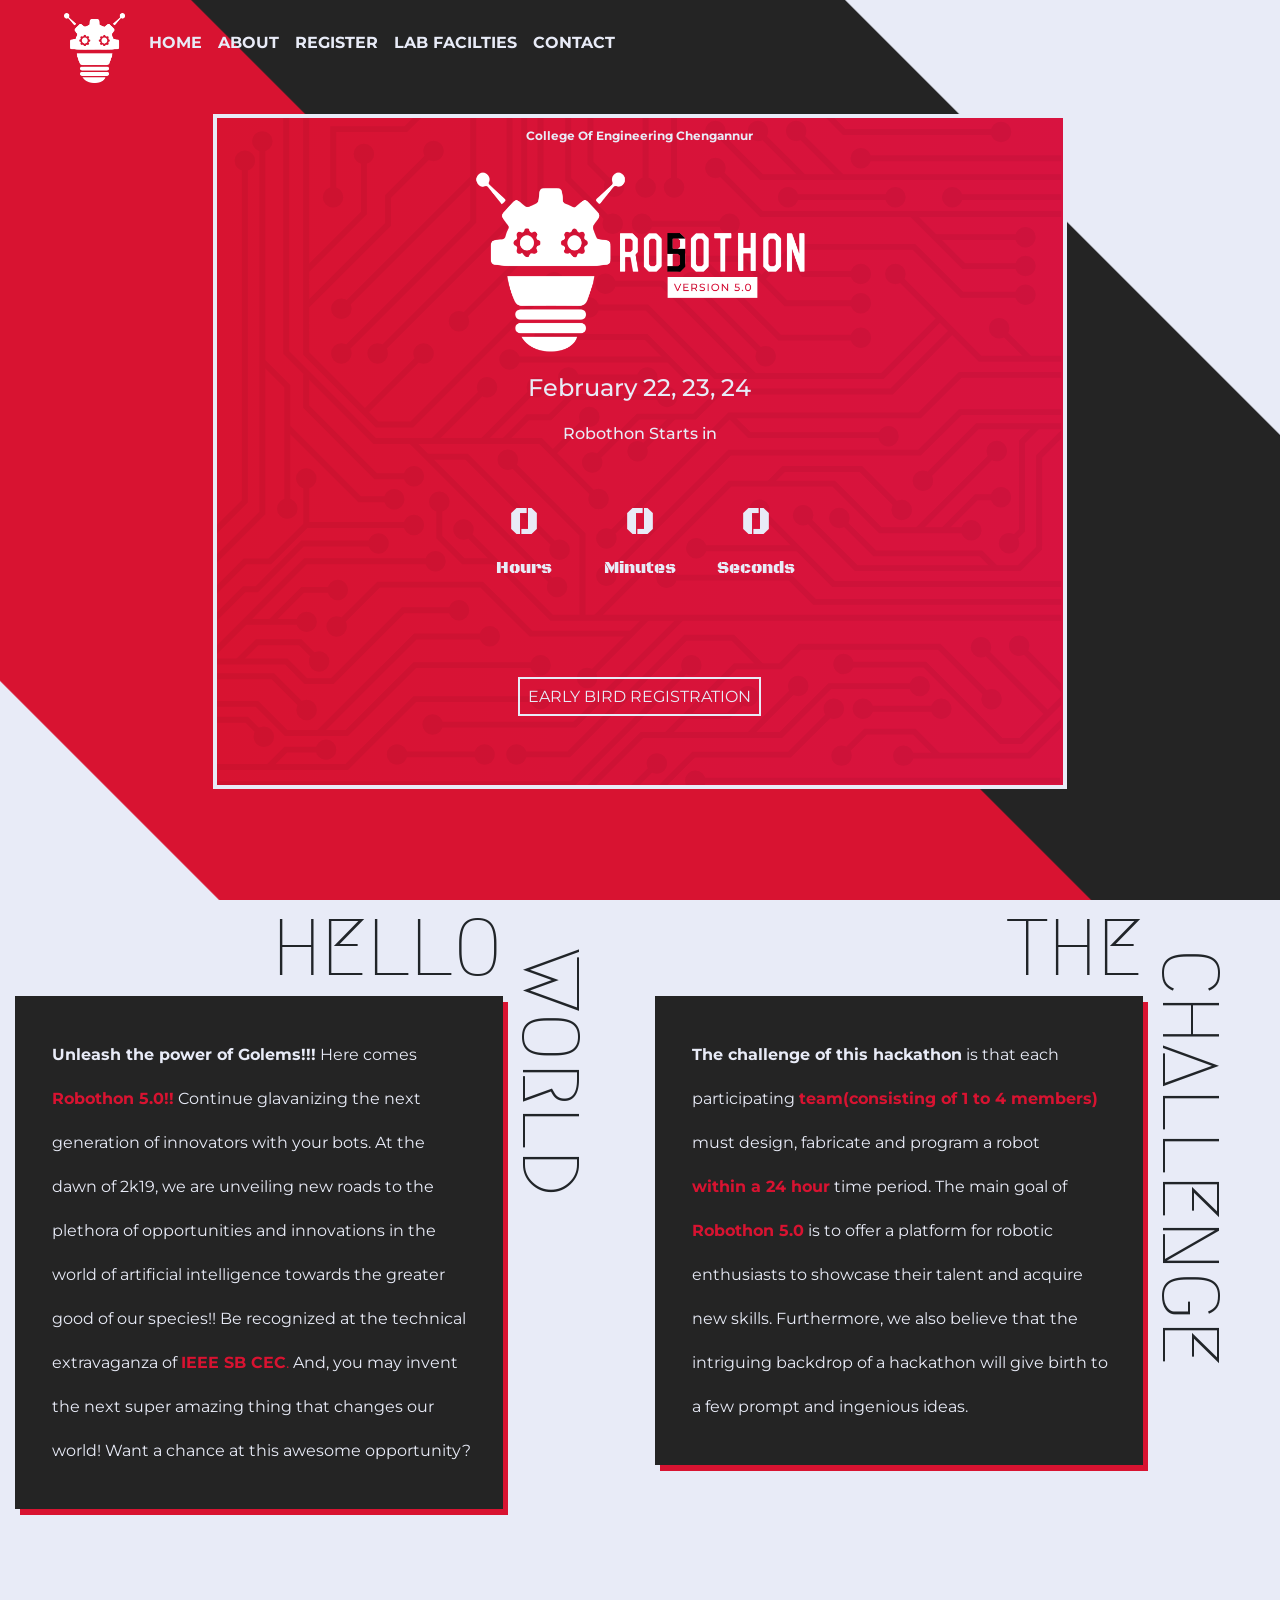
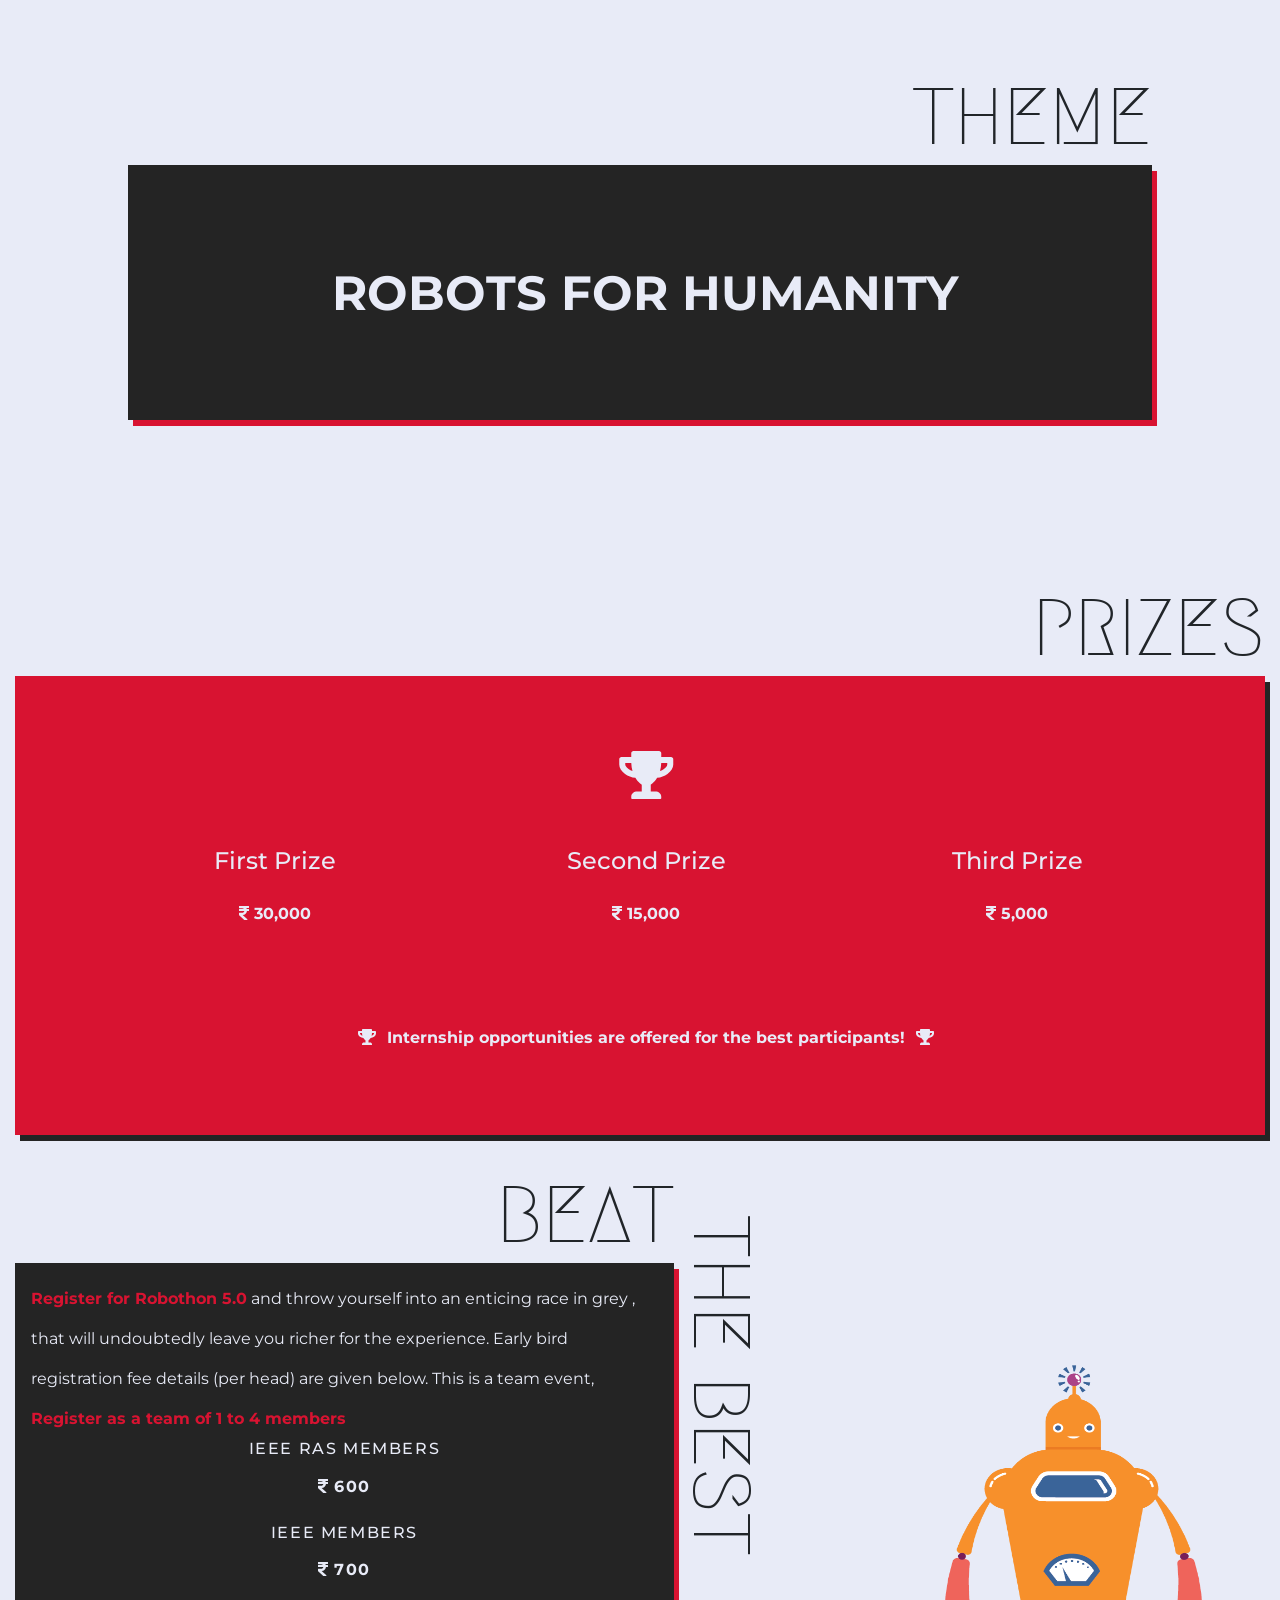
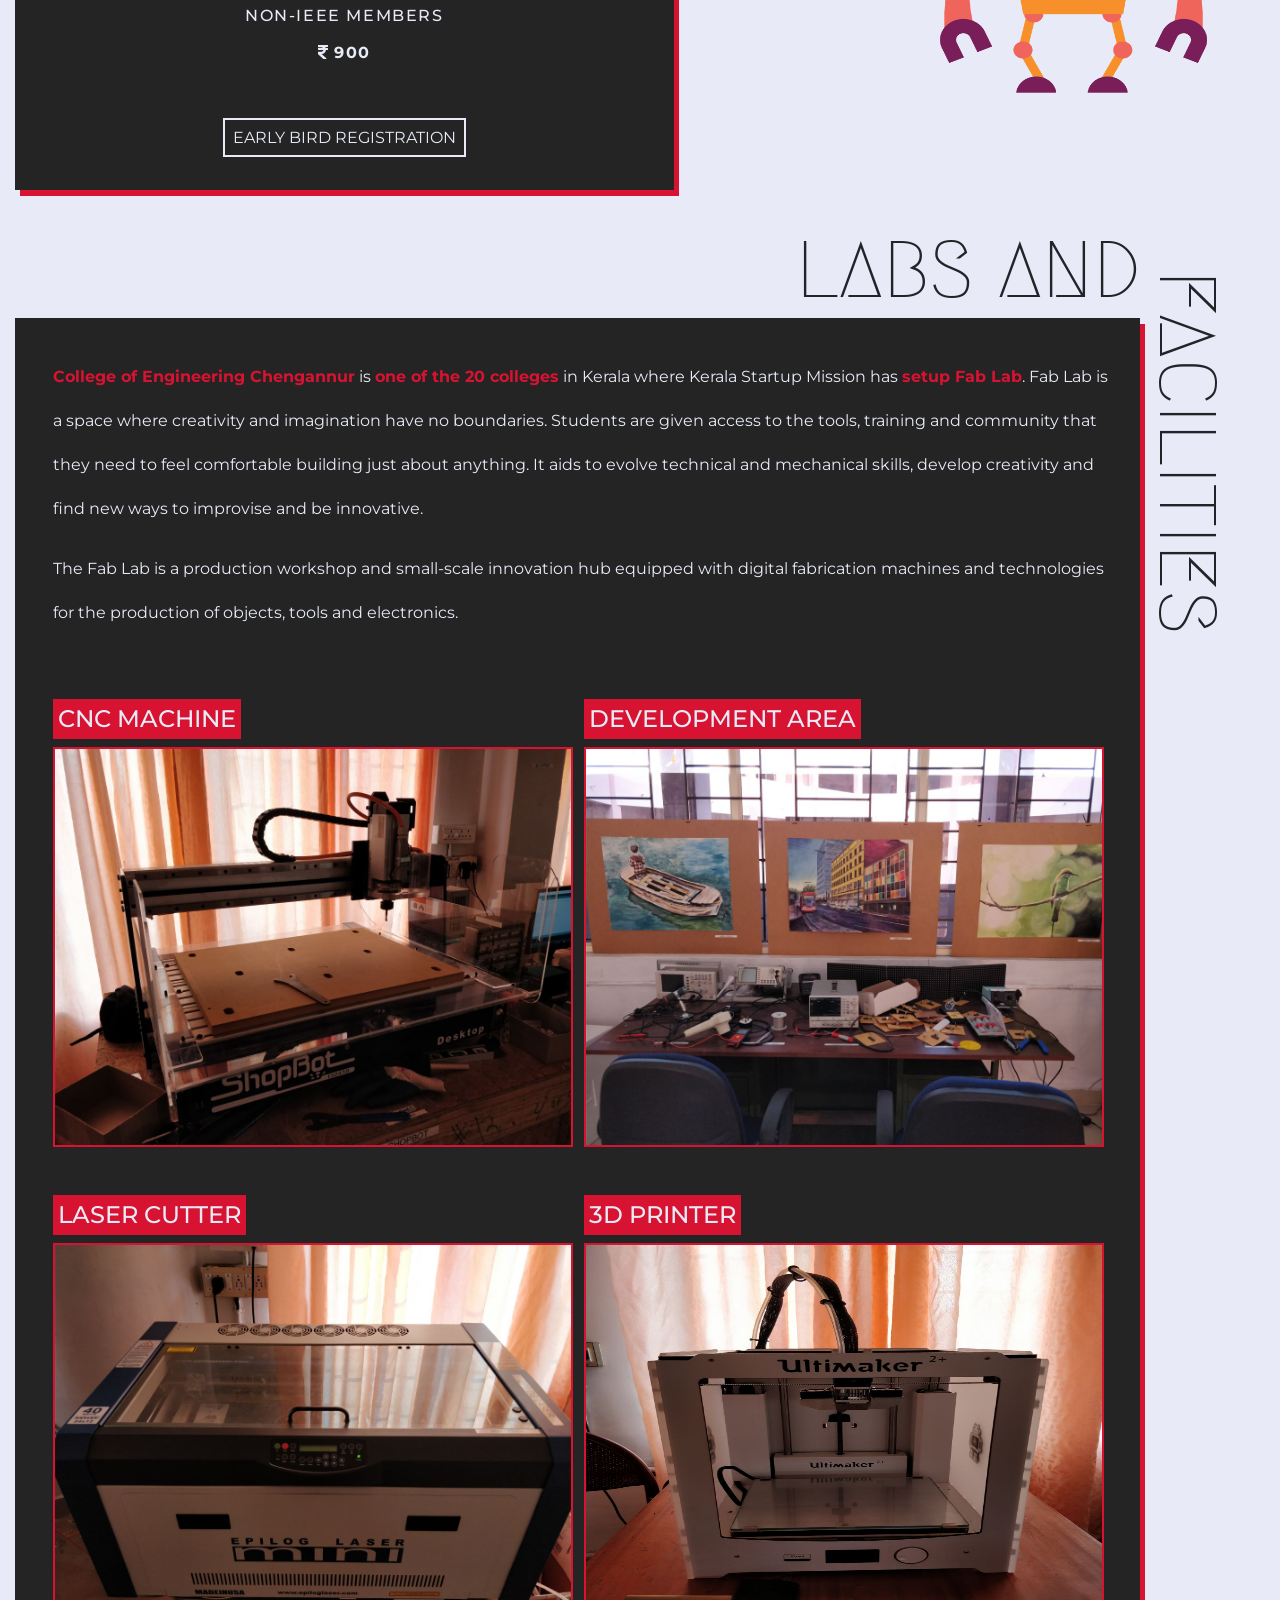
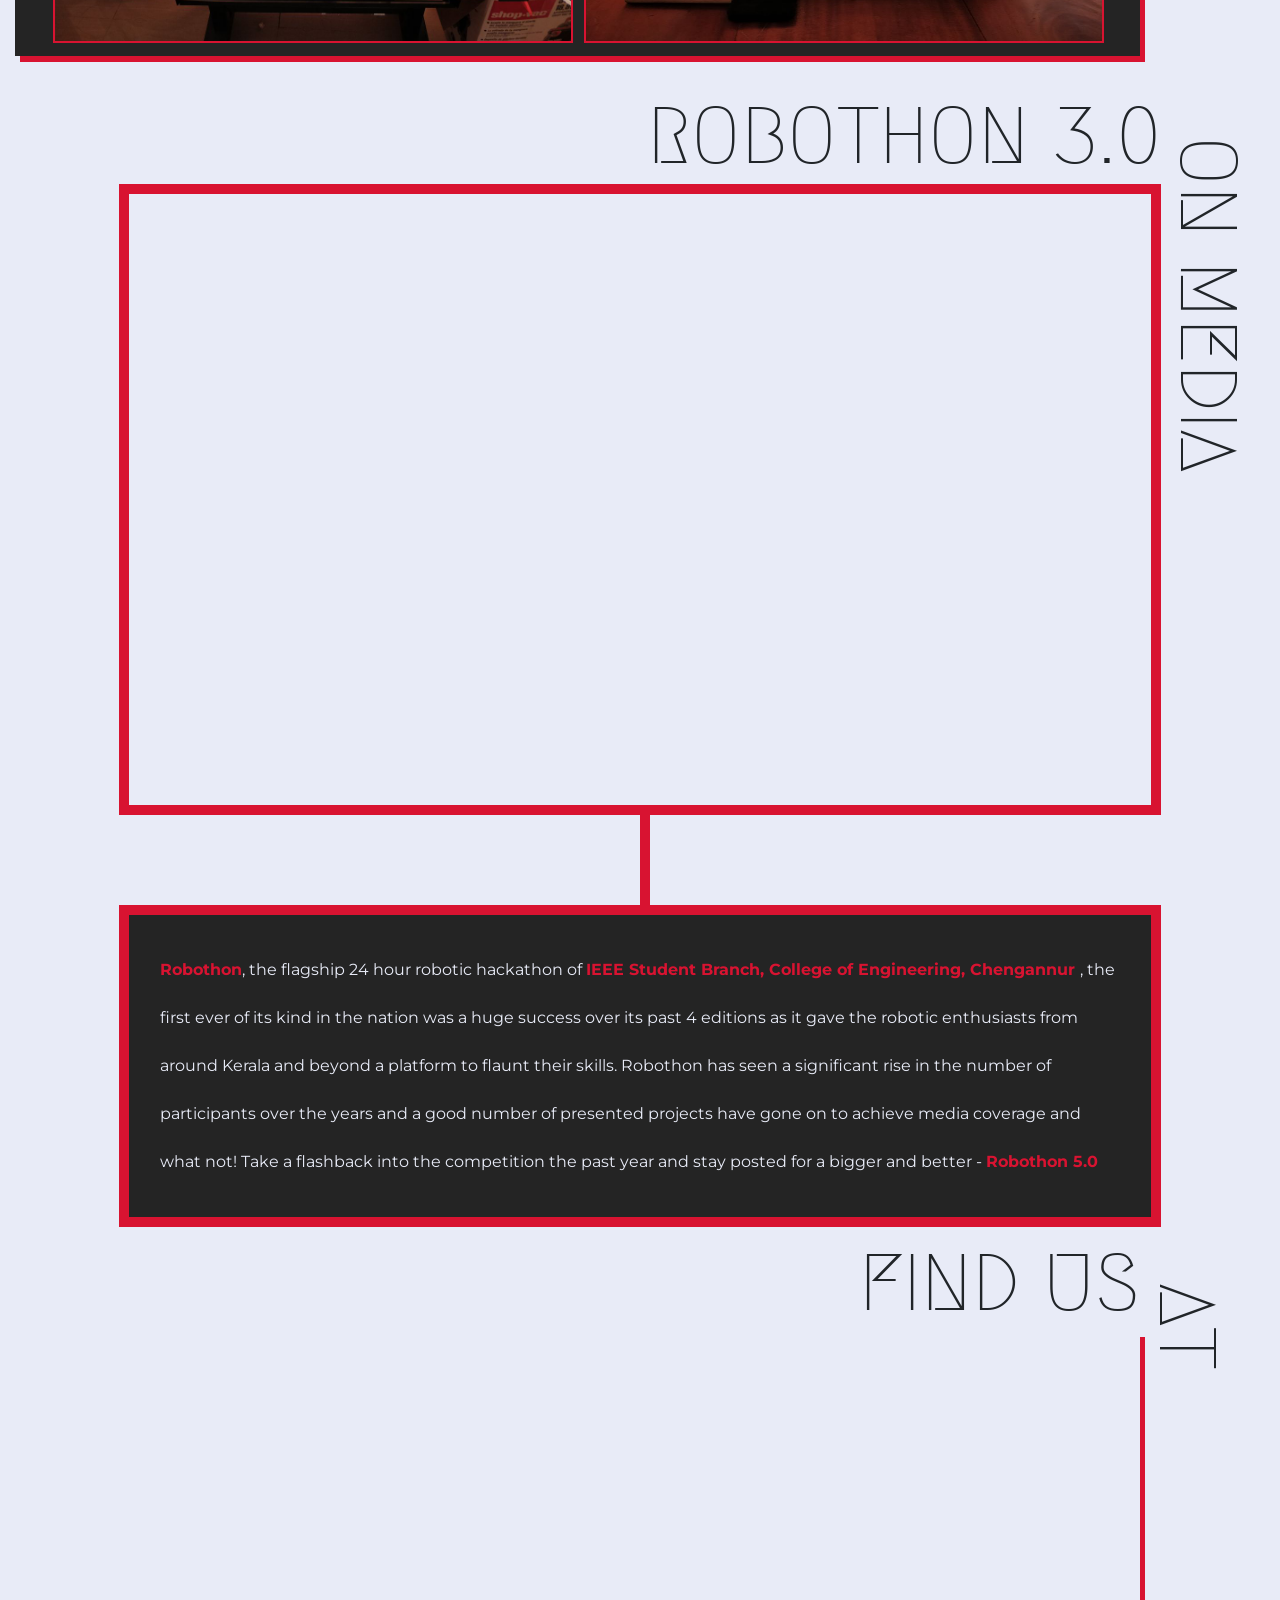
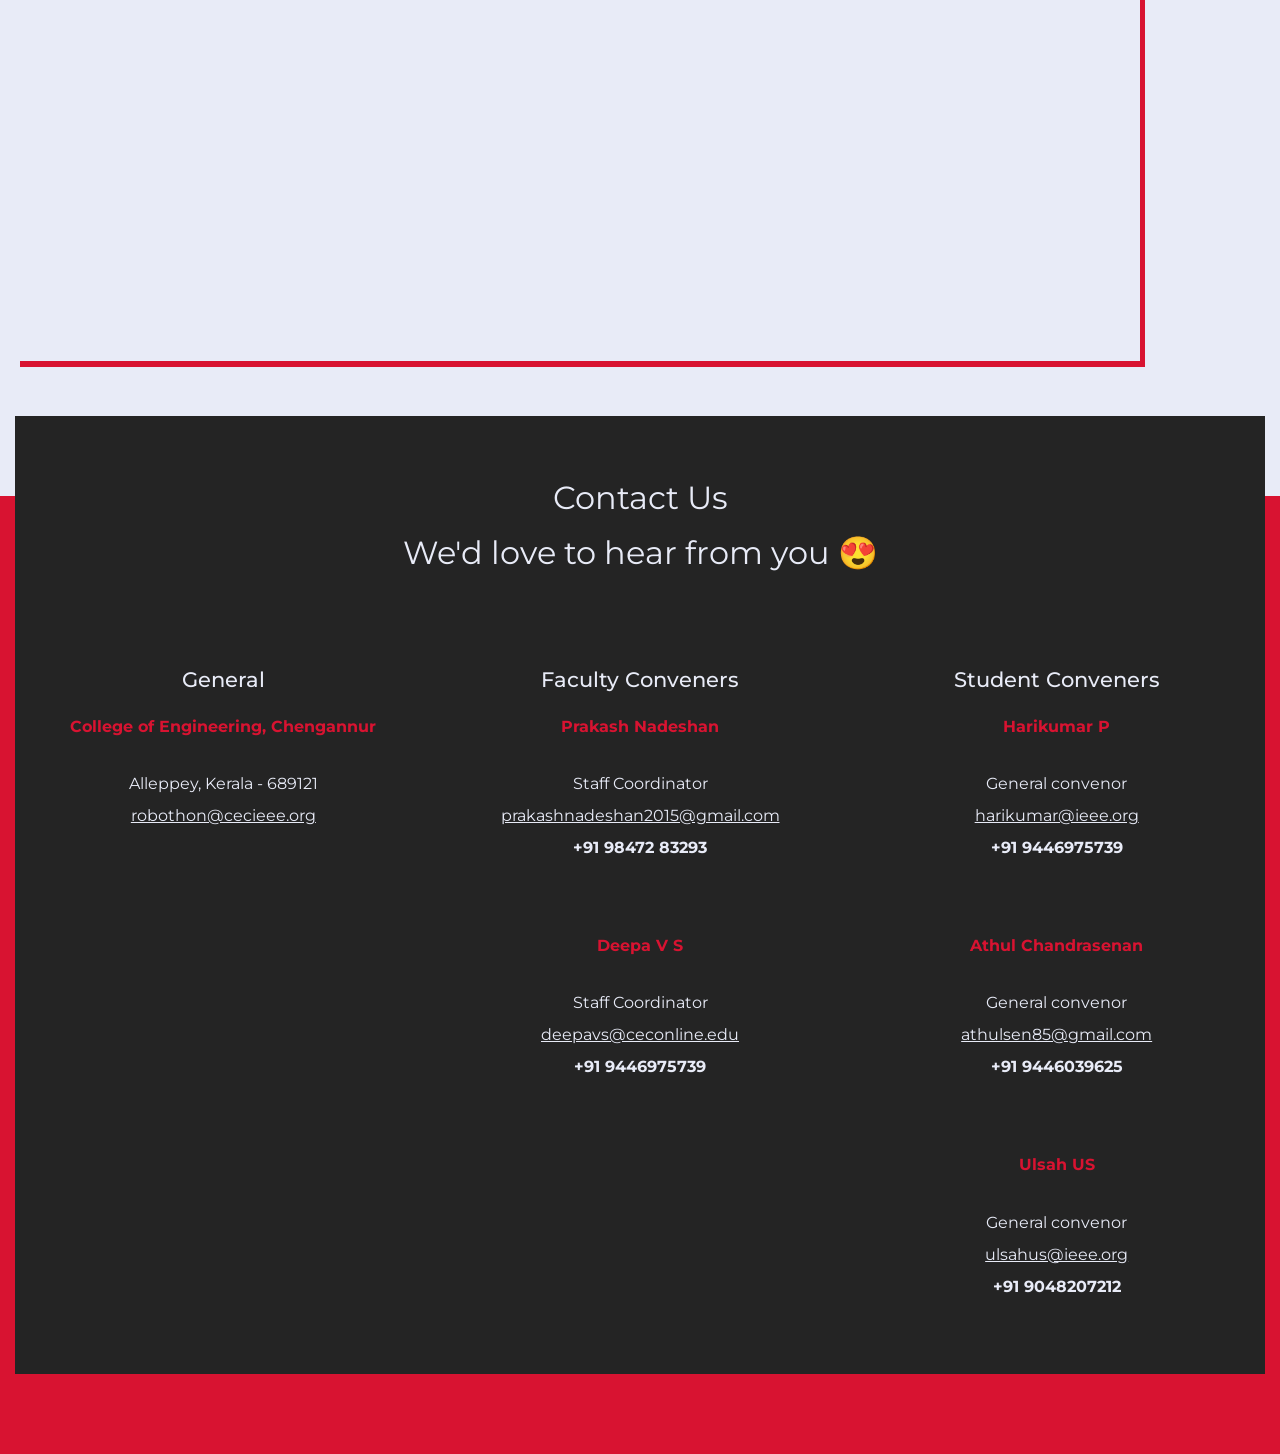
==== commit 1ff8da49: "cleanup prizes" ====
--- a/index.html
+++ b/index.html
@@ -133,7 +133,7 @@
                             </div>
                         </h4>
                         <div class="first-content prize-information">
-                            <h5><i class="fas fa-trophy"></i><span>Attractive Prizes Await You</span><i class="fas fa-trophy"></i></h5>
+                            <h5><i class="fas fa-trophy"></i></h5>
                             <div class="row no-gutters">
                                 <div class="col-12 col-md-4">
                                     <h6 class="prize-position"><span>First Prize</span></h6>
@@ -308,9 +308,10 @@
                     
                     	    <div class="description">
                     	        <strong class="emphasize">
-                    	            Robothon, the flagship 24 hour robotic hackathon of IEEE Student Branch, College of
-                    	            Engineering, Chengannur
-                    	        </strong>, the first ever of its kind in the nation was a huge success over
+                    	            Robothon</strong>, the flagship 24 hour robotic hackathon of <strong class="emphasize">
+                                        IEEE Student Branch, College of
+                                        	            Engineering, Chengannur
+                                    </strong>, the first ever of its kind in the nation was a huge success over
                     	        its past 4 editions as it gave the robotic enthusiasts from around Kerala and beyond a
                     	        platform to flaunt their skills. Robothon has seen a significant rise in the number of
                     	        participants over the years and a good number of presented projects have gone on to achieve
--- a/css/main.css
+++ b/css/main.css
@@ -220,11 +220,12 @@
 
 .first-content.prize-information>h5 {
     margin-bottom: 3rem;
-    font-size: 2.5rem;
-}
-
-.first-content.prize-information>h5>span {
-    padding: 2%;
+    height: 3rem;
+}
+
+.first-content.prize-information>h5>.fa-trophy {
+    height: 100%;
+    width: 100%;
 }
 
 .prize-position {
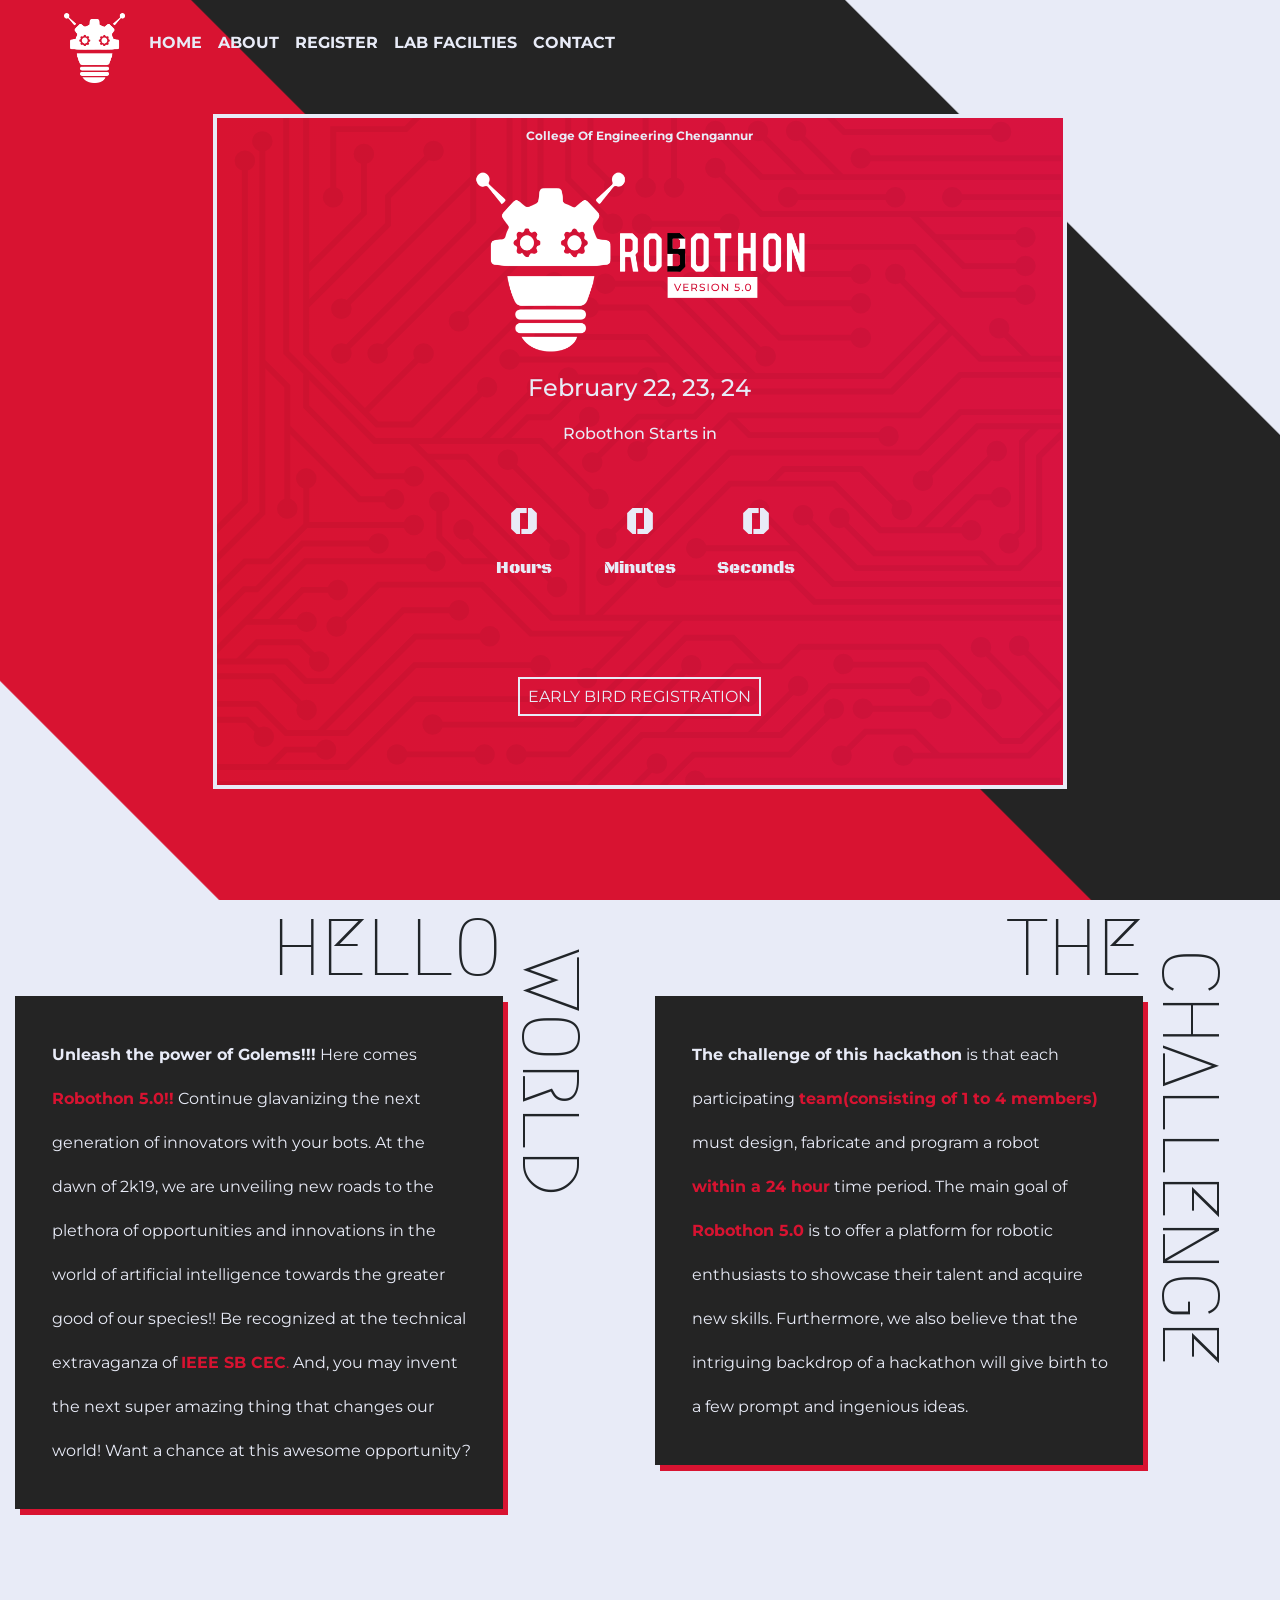
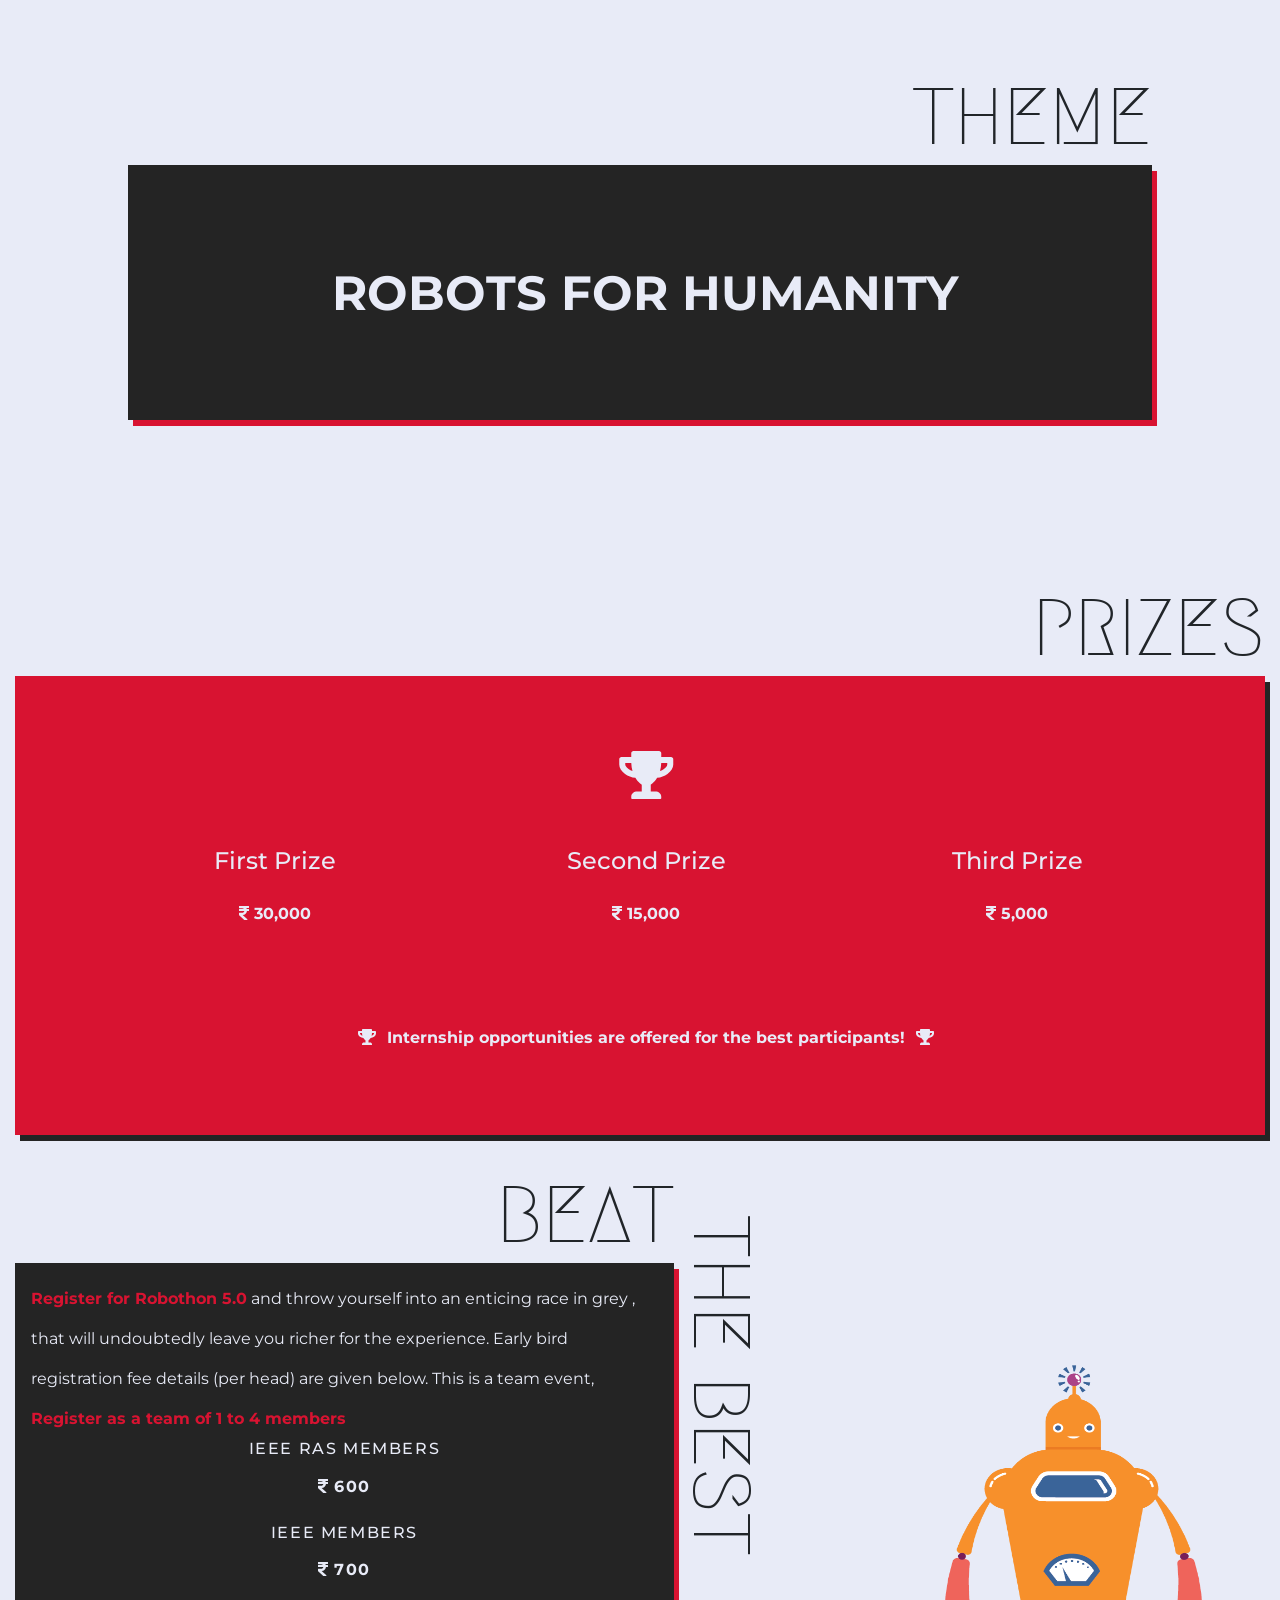
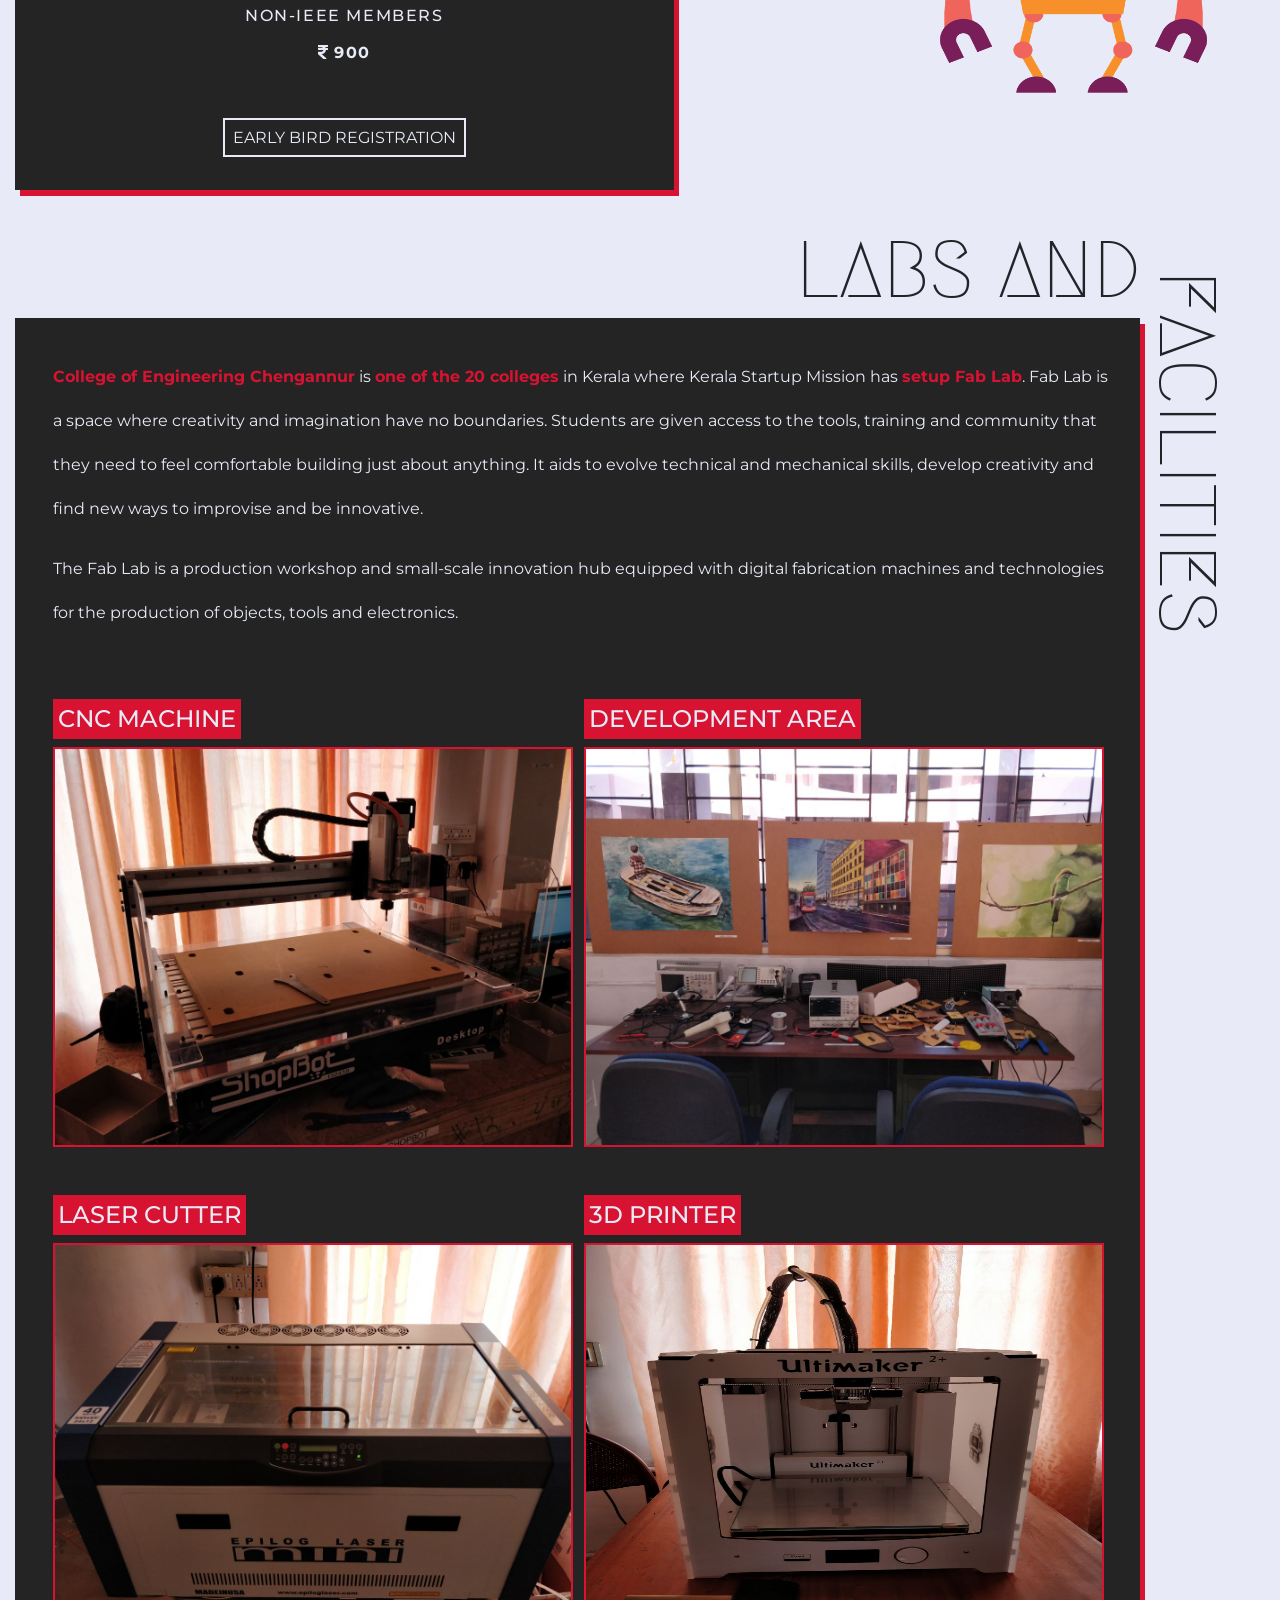
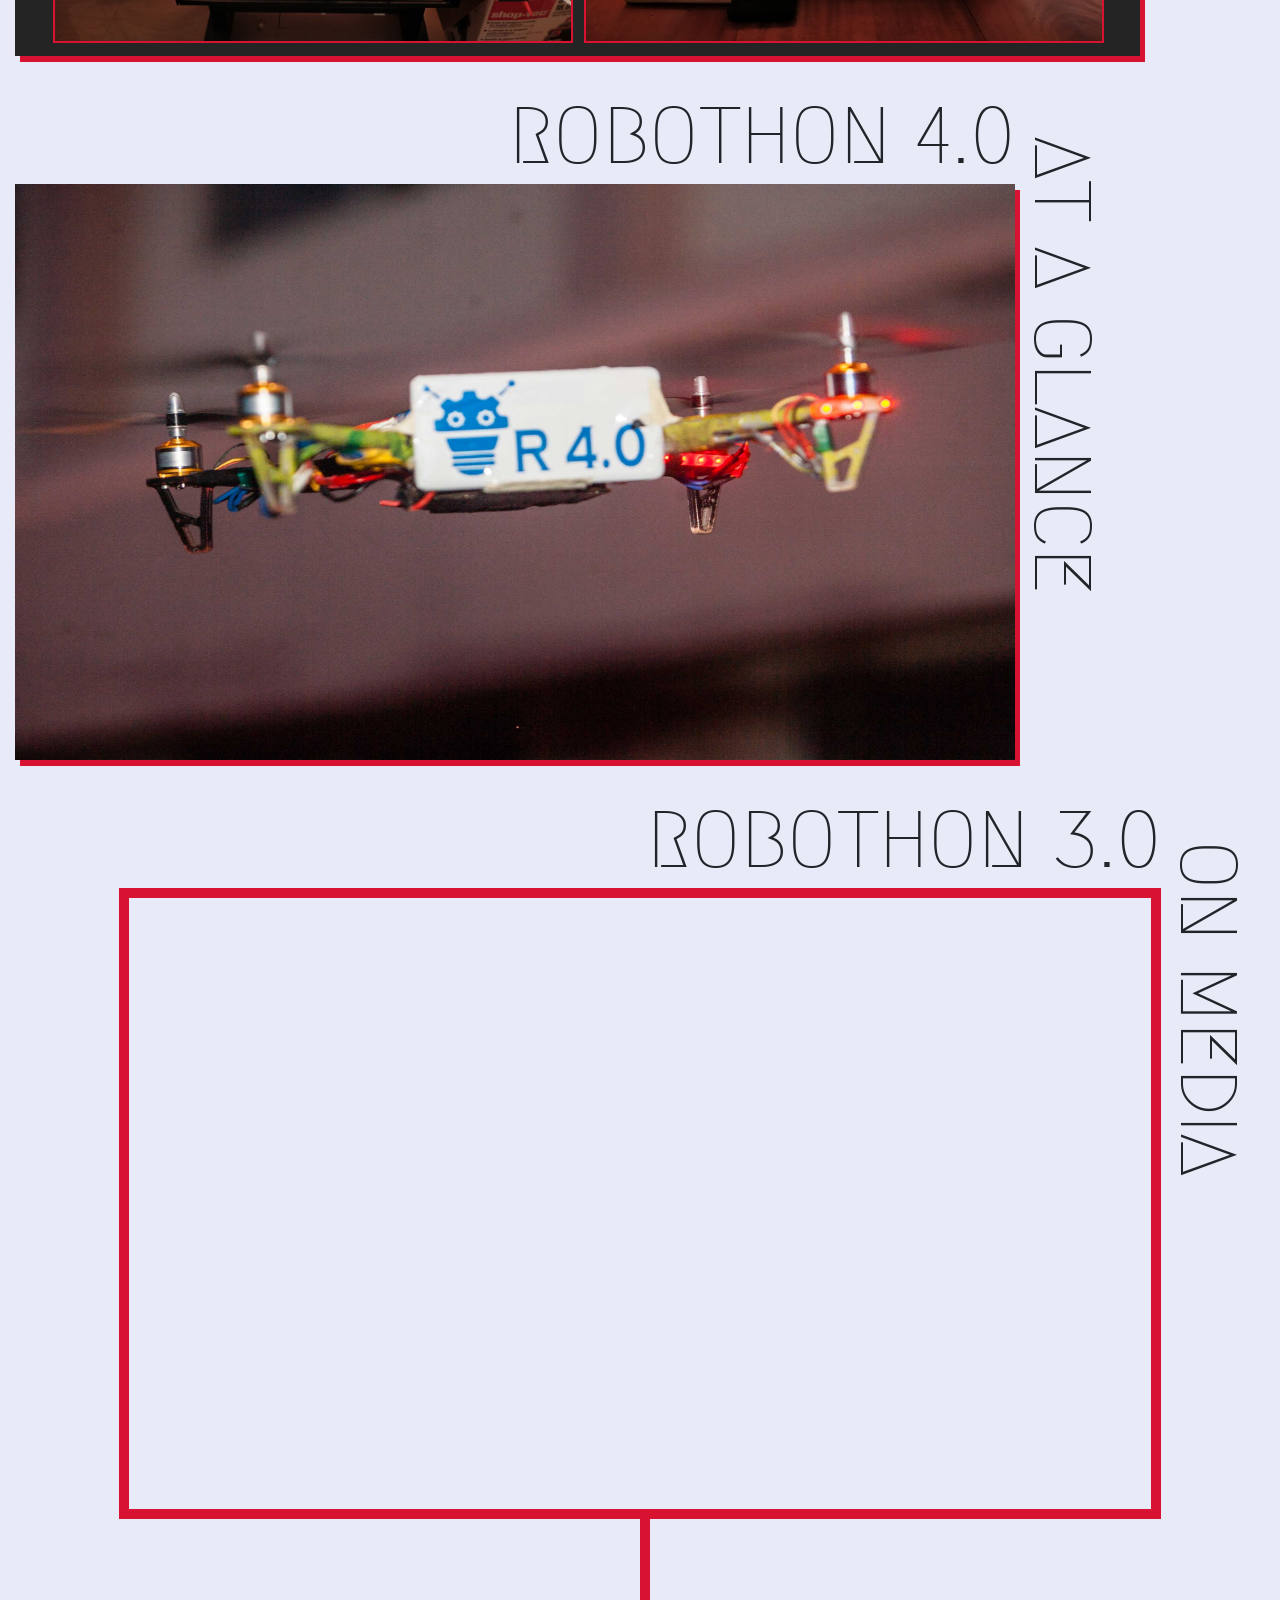
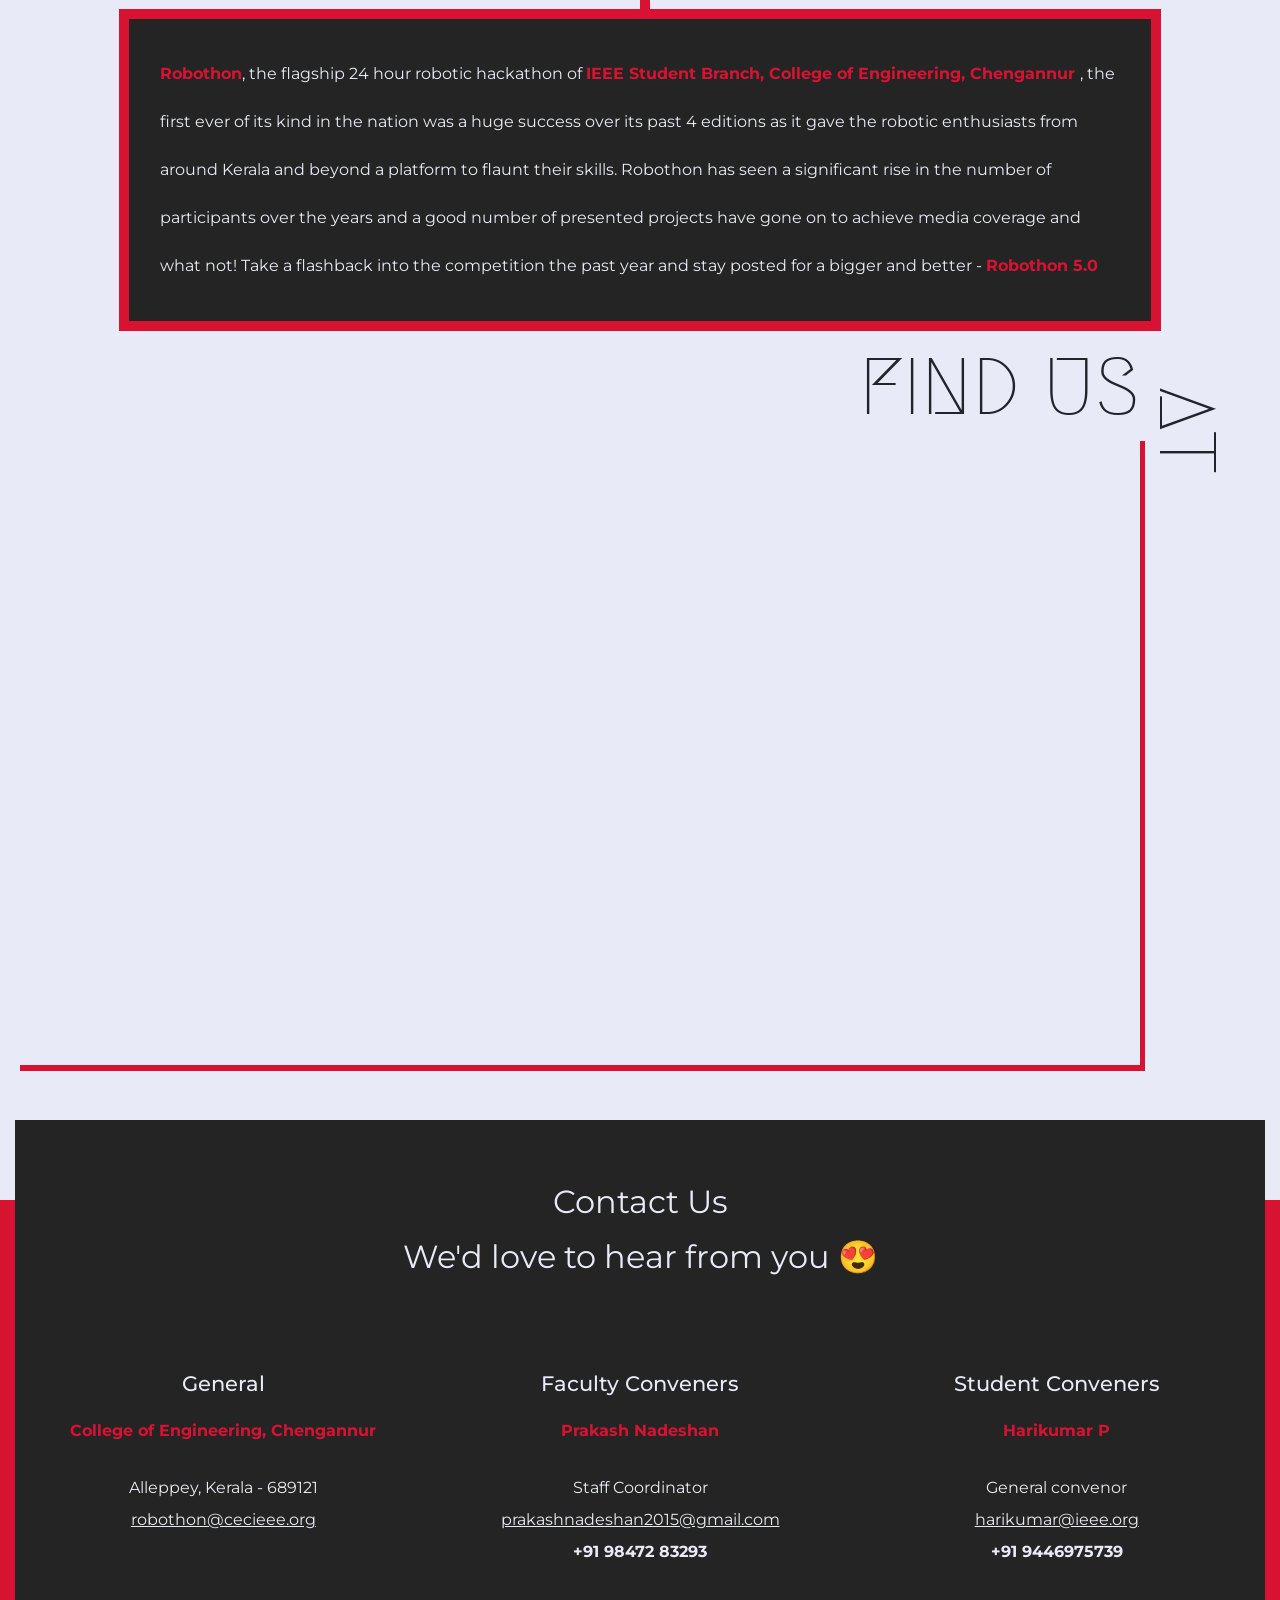
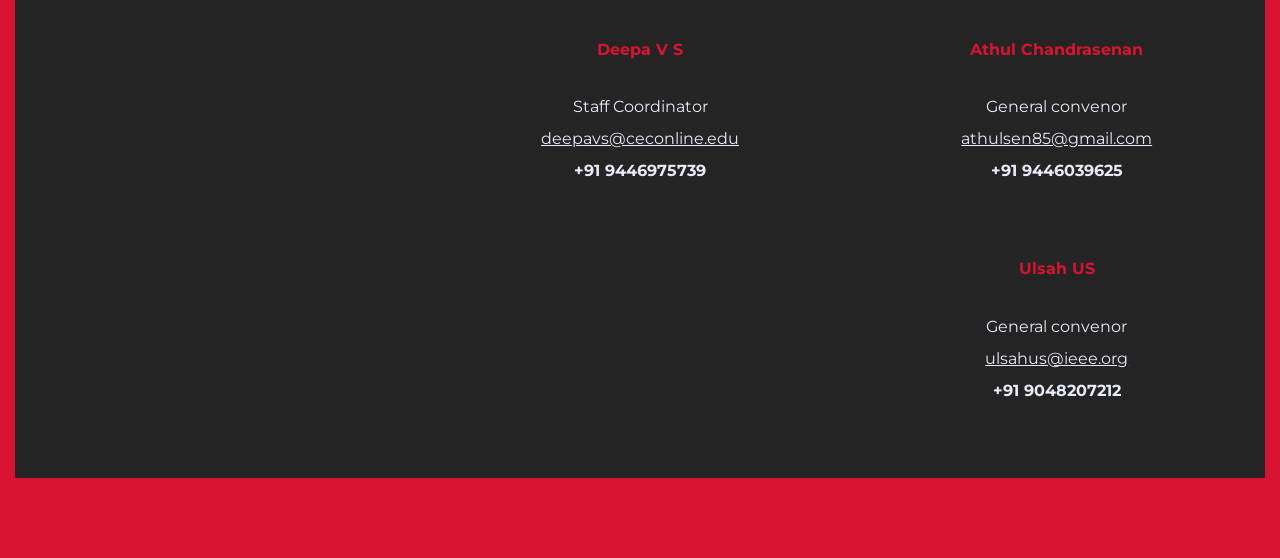
==== commit e93747ee: "add robothon 4.0 at a glance image slider" ====
--- a/index.html
+++ b/index.html
@@ -288,6 +288,25 @@
 
         <div class="container-fluid">
             <div class="row justify-content-center no-gutters">
+                <div class="col-12">
+                    <h2 class="content-title">
+                        <div class="content-title-1">
+                            ROBOTHON&nbsp;4.0
+                        </div>
+                        <div class="position-at-edge">
+                            <div class="content-title-2">
+                                AT&nbsp;A&nbsp;GLANCE
+                            </div>
+                        </div>
+                    </h2>
+                    <div class="first-content image-slider">
+                        <div class="curtain"></div>
+                        <div class="slider-image image-1"><img src="img/pic1.jpg" alt="robothon 4.0 drone"></div>
+                        <div class="slider-image image-2"><img src="img/pic2.jpg" alt="robothon 4.0 participant's project"></div>
+                        <div class="slider-image image-1"><img src="img/pic3.jpg" alt="robothon 4.0 shots"></div>
+                        <div class="slider-image image-1"><img src="img/pic4.jpg" alt="robothon 4.0 participant's project"></div>
+                    </div>
+                </div>
                 <div id="on-media" class="col-12 col-md-9 col-lg-10">
                     <h2 class="content-title">
                         <div class="content-title-1">
@@ -300,25 +319,27 @@
                         </div>
                     </h2>
                     <div class="wrap-title">
-                    	<div class="outer">
-                    	    <div class="inner"><iframe src="https://www.youtube.com/embed/gUVrxTCHsK0" frameborder="0"
-                    	            allowfullscreen></iframe></div>
-                    
-                    	    <div class="connector"></div>
-                    
-                    	    <div class="description">
-                    	        <strong class="emphasize">
-                    	            Robothon</strong>, the flagship 24 hour robotic hackathon of <strong class="emphasize">
-                                        IEEE Student Branch, College of
-                                        	            Engineering, Chengannur
-                                    </strong>, the first ever of its kind in the nation was a huge success over
-                    	        its past 4 editions as it gave the robotic enthusiasts from around Kerala and beyond a
-                    	        platform to flaunt their skills. Robothon has seen a significant rise in the number of
-                    	        participants over the years and a good number of presented projects have gone on to achieve
-                    	        media coverage and what not! Take a flashback into the competition the past year and stay
-                    	        posted for a bigger and better - <strong class="emphasize">Robothon 5.0</strong>
-                    	    </div>
-                    	</div>
+                        <div class="outer">
+                            <div class="inner"><iframe src="https://www.youtube.com/embed/gUVrxTCHsK0" frameborder="0"
+                                    allowfullscreen></iframe></div>
+
+                            <div class="connector"></div>
+
+                            <div class="description">
+                                <strong class="emphasize">
+                                    Robothon</strong>, the flagship 24 hour robotic hackathon of <strong class="emphasize">
+                                    IEEE Student Branch, College of
+                                    Engineering, Chengannur
+                                </strong>, the first ever of its kind in the nation was a huge success over
+                                its past 4 editions as it gave the robotic enthusiasts from around Kerala and beyond a
+                                platform to flaunt their skills. Robothon has seen a significant rise in the number of
+                                participants over the years and a good number of presented projects have gone on to
+                                achieve
+                                media coverage and what not! Take a flashback into the competition the past year and
+                                stay
+                                posted for a bigger and better - <strong class="emphasize">Robothon 5.0</strong>
+                            </div>
+                        </div>
                     </div>
                 </div>
             </div>
--- a/css/main.css
+++ b/css/main.css
@@ -309,66 +309,33 @@
     margin-top: 50%;
 }
 
-.map-holder>.content-title {
-    width: 100%;
-}
-
-.map-holder>iframe {
-    border: 0;
-    width: 100%;
-    height: 70vh;
-    -webkit-box-shadow: 5px 6px 0px 0px #D81331;
-    box-shadow: 5px 6px 0px 0px #D81331;
-}
-
-footer {
-    background: #d81331;
-    color: #e8ebf7;
-    margin-top: 8rem;
-}
-
-.contact-details h2 {
-    text-align: center;
-    margin: 3rem 0;
-    font-weight: 400;
-}
-
-.contact-details {
+.first-content.image-slider {
     position: relative;
-    top: -5rem;
+    height: 45vw;
+}
+
+.image-slider>.slider-image {
+    height: 100%;
+    width: 100%;
+    position: absolute;
+    left: 0;
+    top: 0;
+    opacity: 0;
+}
+
+.image-slider>.curtain {
+    position: absolute;
+    left: 0;
+    top: 0;
+    width: 100%;
+    height: 100%;
     background: #242424;
-    padding: 15px;
-    text-align: center;
-    font-weight: normal;
-    margin: 0 15px 0 15px;
-}
-
-.contact {
-    margin-top: 3rem;
-}
-
-.contact>h3 {
-    font-size: 1.3rem;
-}
-
-.contact-card {
-    margin-bottom: 2em;
-    padding: 1rem;
-    line-height: 1;
-}
-
-.contact-card>h4 {
-    font-size: 1.0rem;
-    margin-bottom: 2.5rem;
+    z-index: 2;
 }
 
 #on-media>.content-title {
     width: 100%;
 }
-
-.outer {
-}
-
 
 /* Thank you https://css-tricks.com/NetMag/FluidWidthVideo/Article-FluidWidthVideo.php */
 
@@ -404,6 +371,60 @@
     line-height: 3;
     text-align: left;
 }
+
+.map-holder>.content-title {
+    width: 100%;
+}
+
+.map-holder>iframe {
+    border: 0;
+    width: 100%;
+    height: 70vh;
+    -webkit-box-shadow: 5px 6px 0px 0px #D81331;
+    box-shadow: 5px 6px 0px 0px #D81331;
+}
+
+footer {
+    background: #d81331;
+    color: #e8ebf7;
+    margin-top: 8rem;
+}
+
+.contact-details h2 {
+    text-align: center;
+    margin: 3rem 0;
+    font-weight: 400;
+}
+
+.contact-details {
+    position: relative;
+    top: -5rem;
+    background: #242424;
+    padding: 15px;
+    text-align: center;
+    font-weight: normal;
+    margin: 0 15px 0 15px;
+}
+
+.contact {
+    margin-top: 3rem;
+}
+
+.contact>h3 {
+    font-size: 1.3rem;
+}
+
+.contact-card {
+    margin-bottom: 2em;
+    padding: 1rem;
+    line-height: 1;
+}
+
+.contact-card>h4 {
+    font-size: 1.0rem;
+    margin-bottom: 2.5rem;
+}
+
 
 /*
 *   ##############MEDIA QUERIES START HERE################
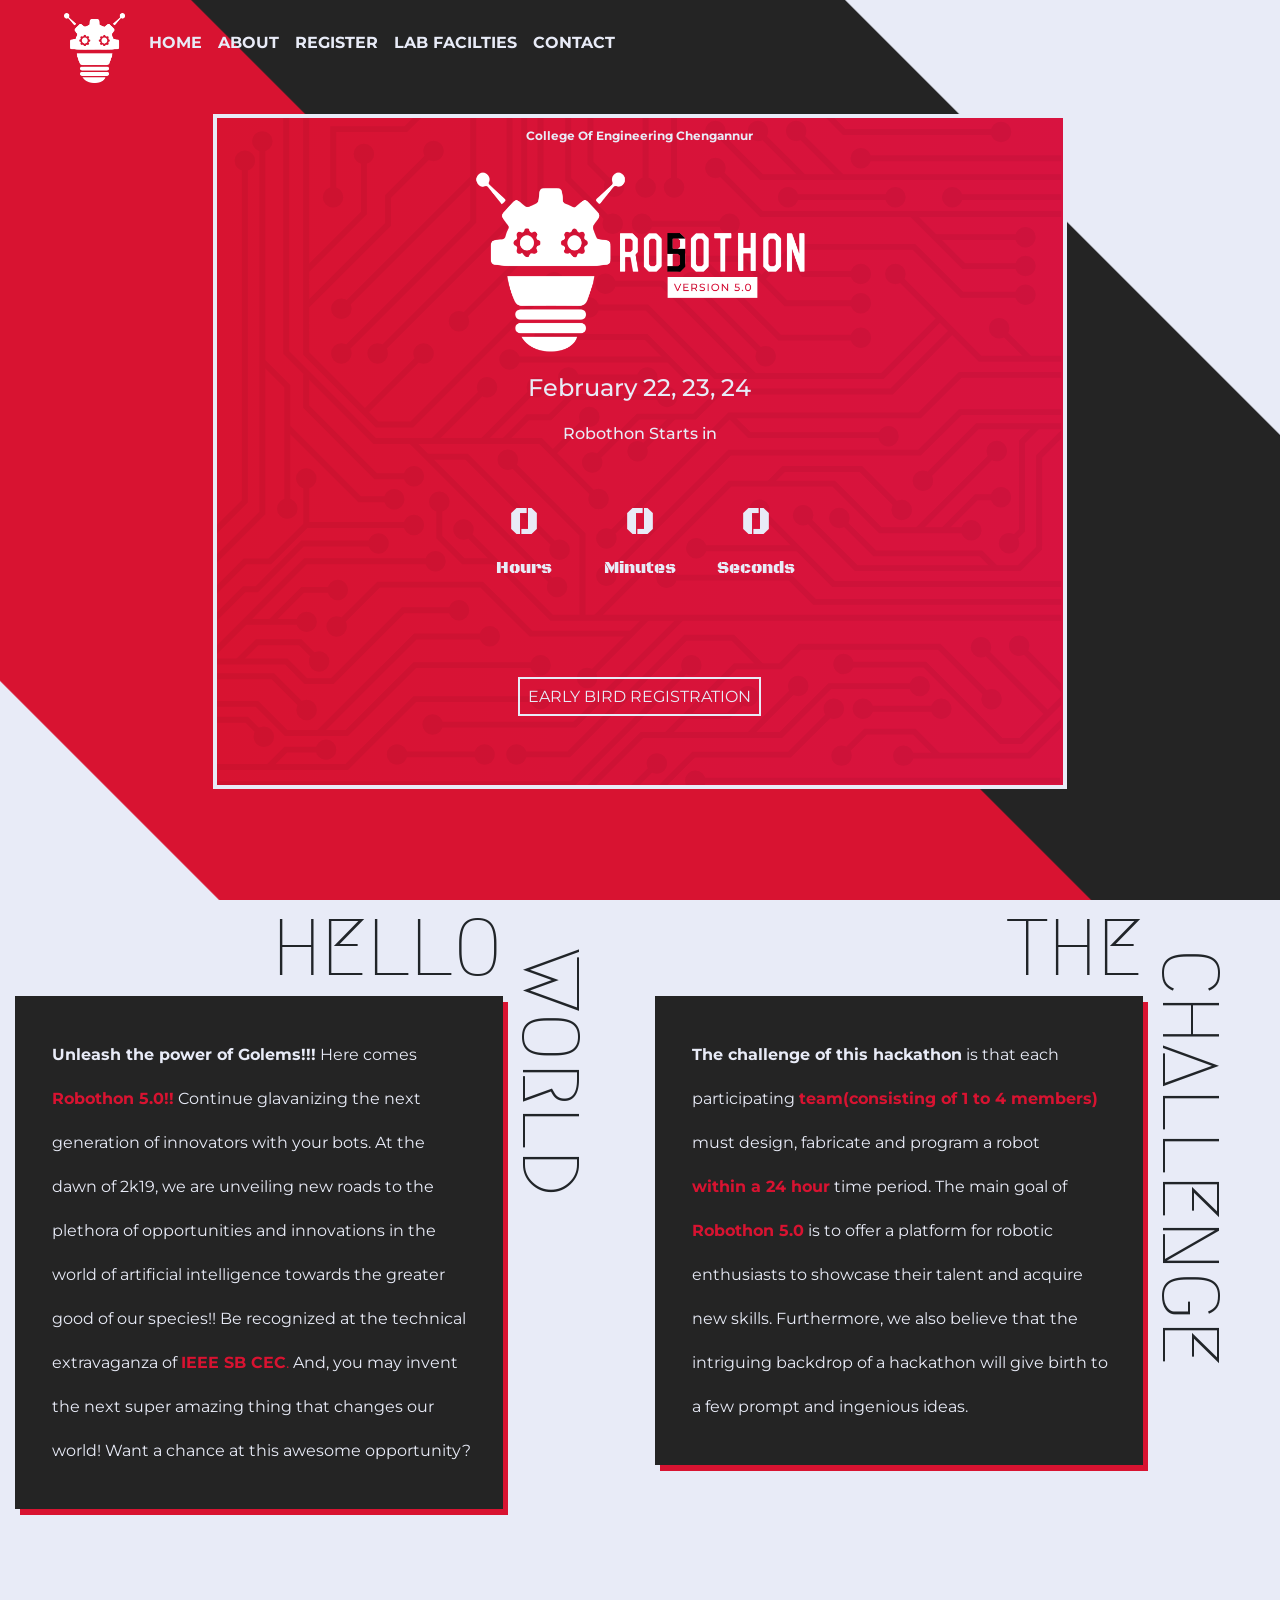
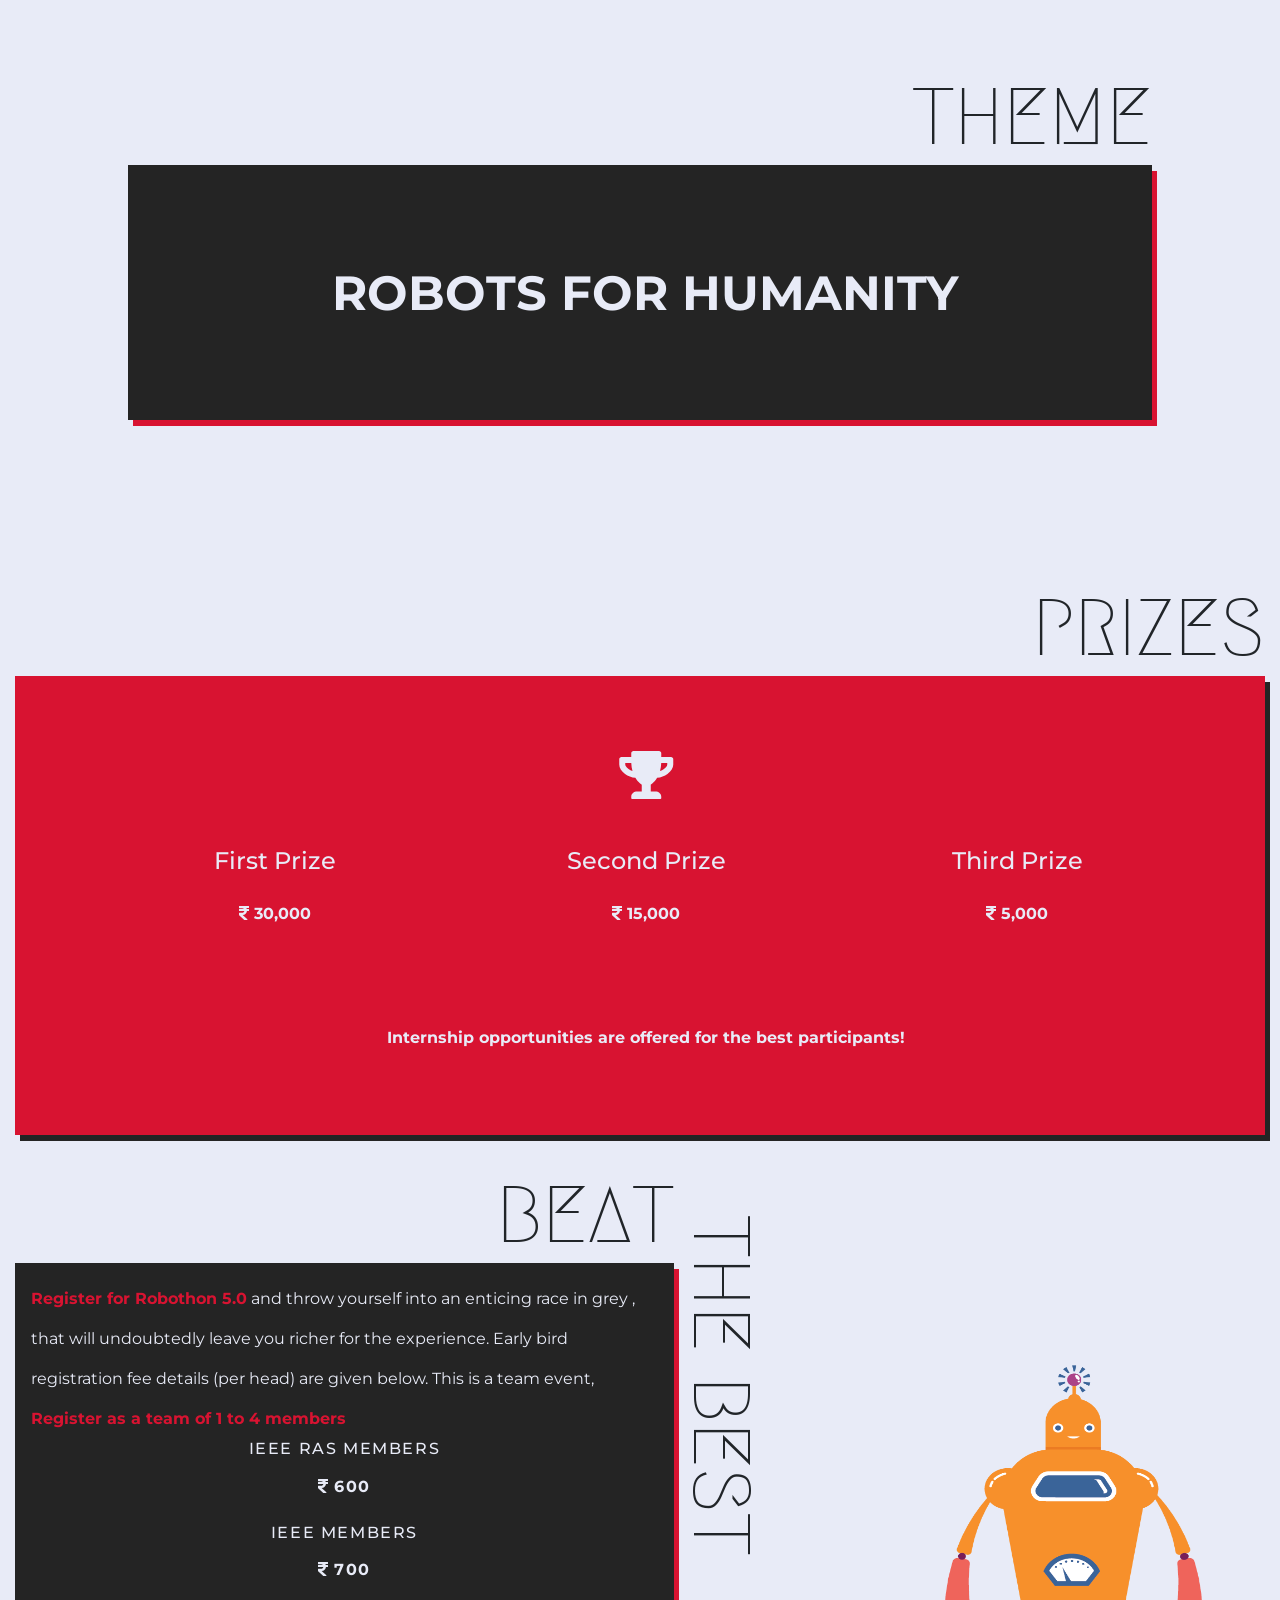
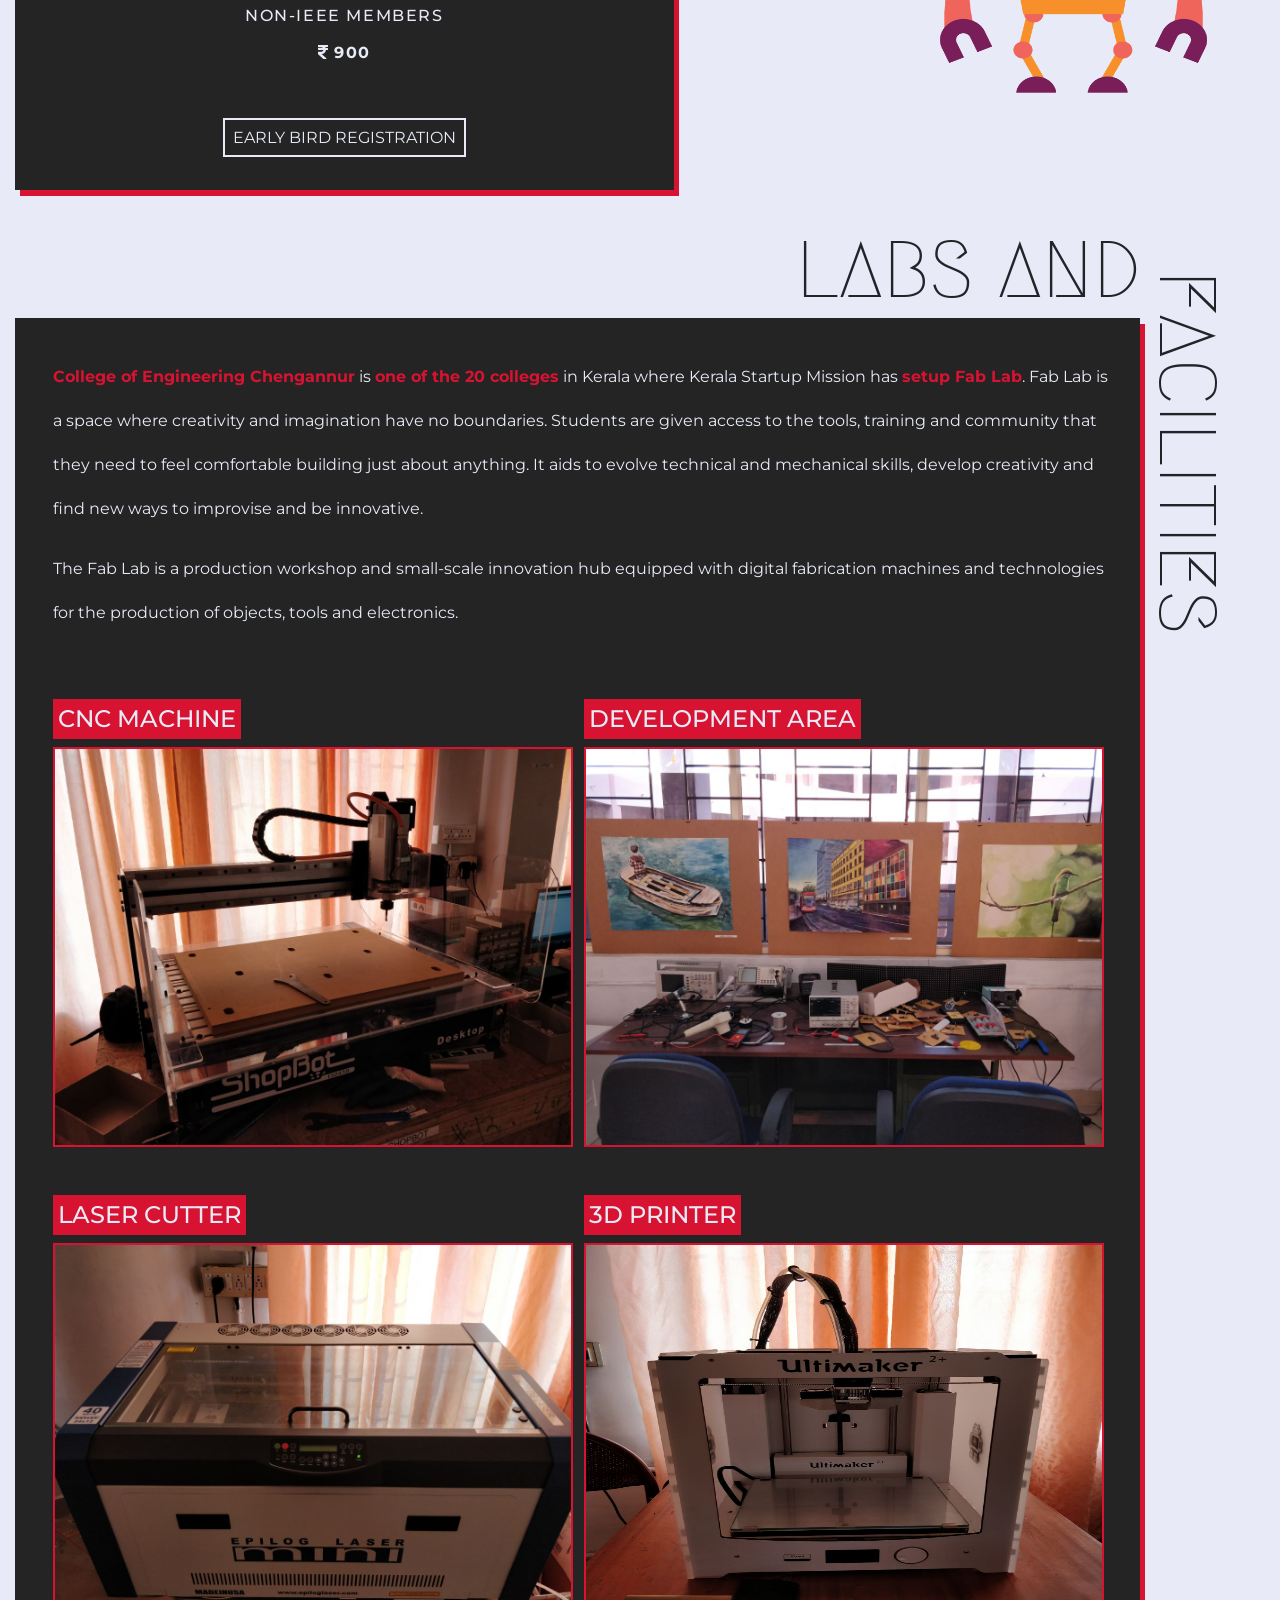
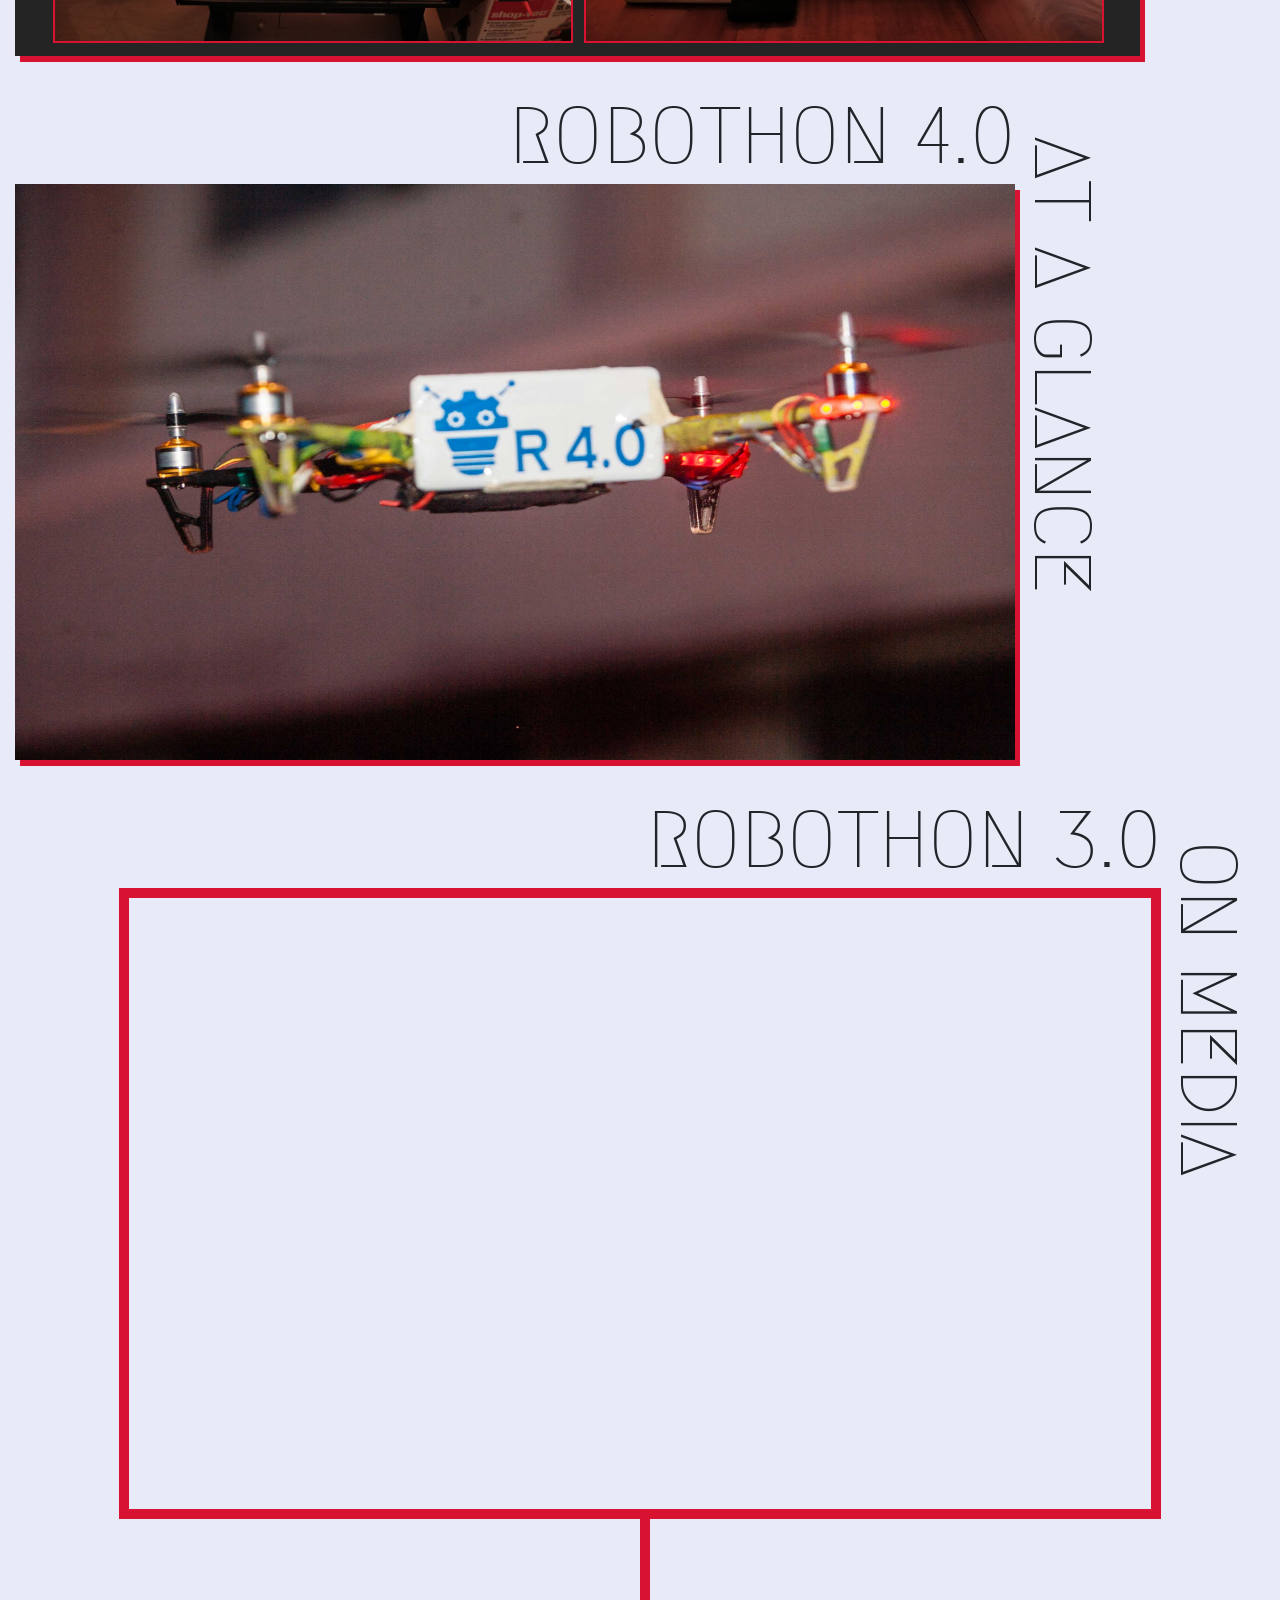
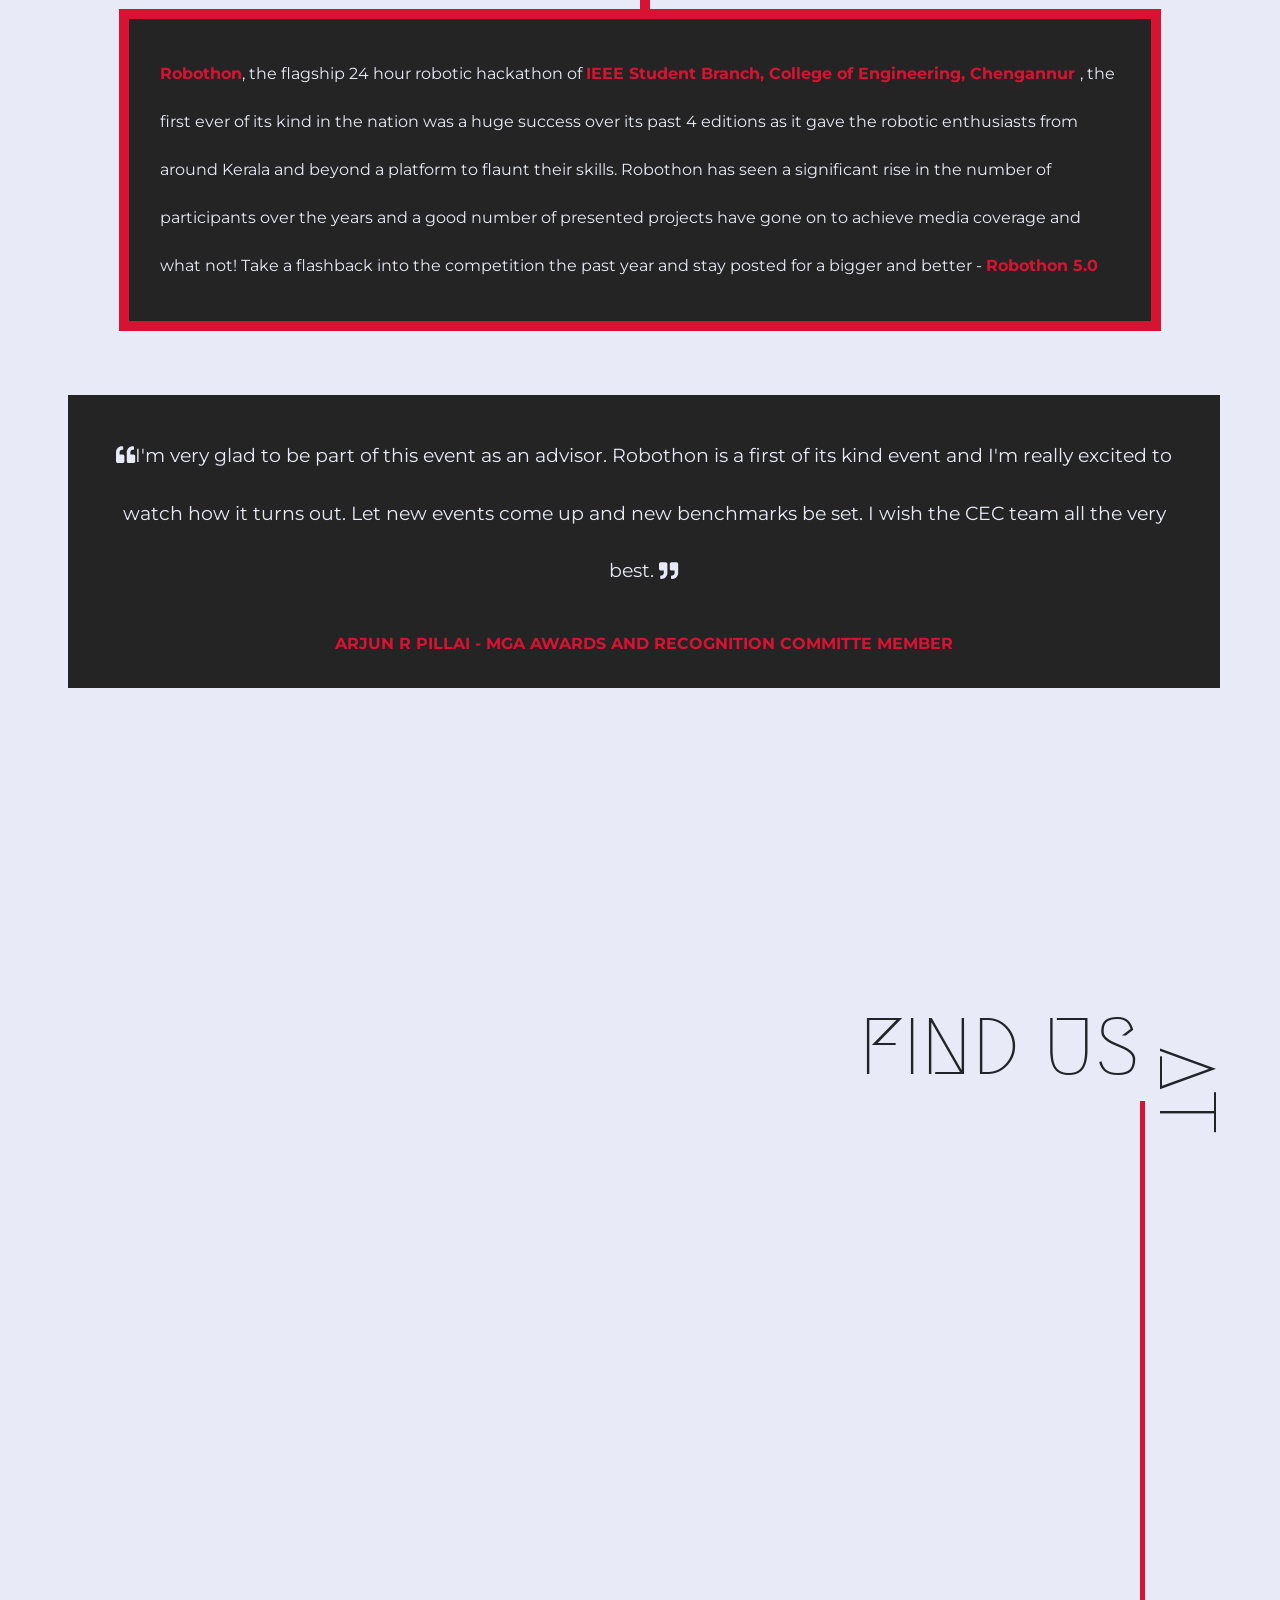
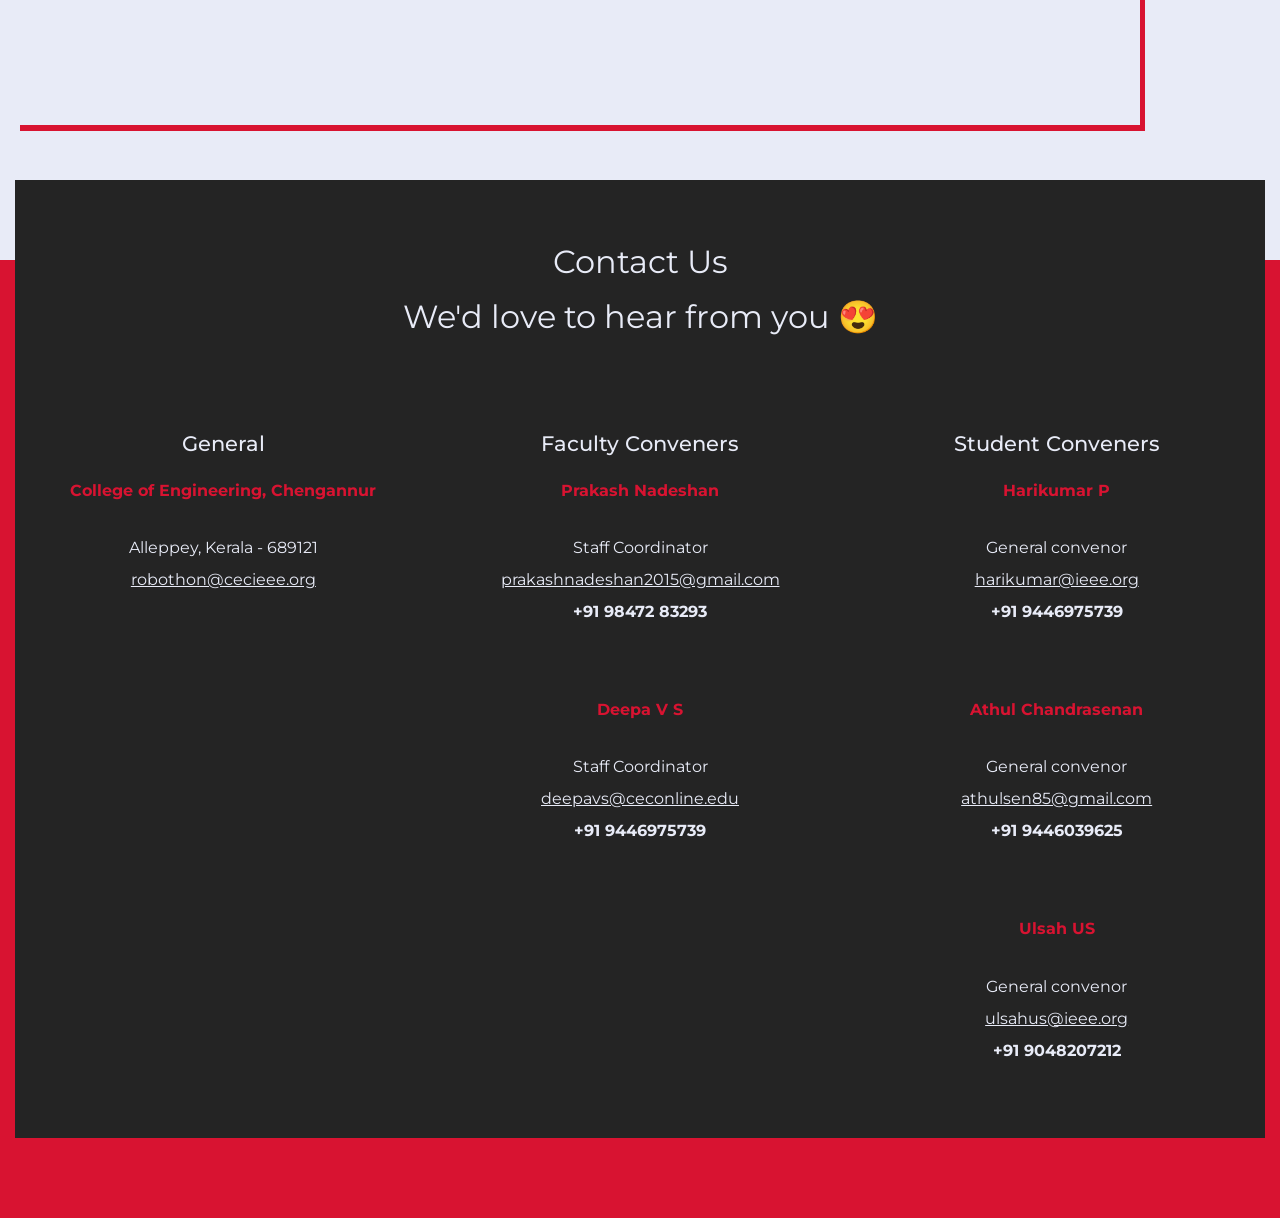
==== commit 3ac55d4b: "add quote slider" ====
--- a/index.html
+++ b/index.html
@@ -147,8 +147,8 @@
                                     <h6 class="prize-position"><span>Third Prize</span></h6>
                                     <div class="prize-amount"><i class="fas fa-rupee-sign"></i>&nbsp;5,000</div>
                                 </div>
-                                <div class="col-12 internship-offer"><i class="fas fa-trophy"></i><span>Internship
-                                        opportunities are offered for the best participants!</span><i class="fas fa-trophy"></i></div>
+                                <div class="col-12 internship-offer">Internship opportunities are offered for the best
+                                    participants!</div>
                             </div>
                         </div>
                     </div>
@@ -345,6 +345,46 @@
             </div>
         </div>
 
+        <div class="quote-slider">
+            <div class="slider">
+                <div class="quote">
+                    <div class="quote-quote"><i class="fas fa-quote-left"></i>Robotics is fast becoming the
+                        hottest industry
+                        to work
+                        in. I'm very proud and happy to say that the IEEE RAS Chapter at CEC has been the
+                        launchpad
+                        into my
+                        career. Robothon will be another treat to students who want to get hands-on and develop
+                        their
+                        interest in Robotics.<i class="fas fa-quote-right"></i>
+                    </div>
+                    <div class="quote-author">Aswin Shibu Abraham - Chairperson, IEEE INDIA SAC</div>
+                </div>
+                <div class="quote">
+                    <div class="quote-quote"><i class="fas fa-quote-left"></i>I'm very glad to be part of this
+                        event as an
+                        advisor. Robothon is a first of its kind event and I'm really excited to watch how it
+                        turns
+                        out. Let new events come up and new benchmarks be set. I wish the CEC team all the very
+                        best.
+                        <i class="fas fa-quote-right"></i>
+                    </div>
+                    <div class="quote-author">Arjun R Pillai - MGA Awards and Recognition Committe Member</div>
+                </div>
+                <div class="quote">
+                    <div class="quote-quote"><i class="fas fa-quote-left"></i>On behalf of the RAS Student
+                        Activities
+                        Committee, I would like to express our excitement in hearing about the CEC chapter's
+                        Robothon.
+                        Active chapters and local events are part of what make RAS valuable to our members, and
+                        Robothon is sure to be a one.
+                        <i class="fas fa-quote-right"></i>
+                    </div>
+                    <div class="quote-author">Lauren Miller - RAS Student Activities Committee Chair (2015)</div>
+                </div>
+            </div>
+        </div>
+
         <article>
             <div class="col-12">
                 <div class="map-holder">
@@ -486,10 +526,11 @@
     </footer>
     <script src="js/lib/jquery-3.3.1.min.js"></script>
     <script src="js/lib/jquery.fittext.js"></script>
-    <script src="js/lib/anime.min.js"></script>
     <script src="js/lib/jquery.plugin.min.js"></script>
     <script src="js/lib/jquery.countdown.min.js"></script>
     <script src="js/lib/bootstrap4.2.1.bundle.min.js"></script>
+    <!-- <script src="js/lib/typed.js"></script> -->
+    <script src="js/lib/anime.min.js"></script>
     <script src="js/main.js"></script>
 </body>
 
--- a/css/main.css
+++ b/css/main.css
@@ -179,7 +179,6 @@
     padding: 6% 5% 6% 6%;
     -webkit-box-shadow: 5px 6px 0px 0px #D81331;
     box-shadow: 5px 6px 0px 0px #D81331;
-    /*! min-height: 60vh; */
 }
 
 .content-title {
@@ -189,7 +188,7 @@
 }
 
 #theme {
-/*     height: 1rem */
+    /*     height: 1rem */
     padding: 10%;
     margin: 0;
 }
@@ -342,15 +341,16 @@
 .inner {
     border: 10px solid #d81331;
     position: relative;
-	padding-bottom: 56.25%; /* 16:9 */
-	padding-top: 25px;
-	height: 0;
+    padding-bottom: 56.25%;
+    /* 16:9 */
+    padding-top: 25px;
+    height: 0;
 }
 
 .inner>iframe {
     position: absolute;
-	top: 0;
-	left: 0;
+    top: 0;
+    left: 0;
     width: 100%;
     height: 100%;
 }
@@ -372,6 +372,42 @@
     text-align: left;
 }
 
+.quote-slider {
+    min-height: 60vh;
+    overflow: hidden;
+    margin: 4rem 0;
+}
+
+.slider {
+    width: 1000vw;
+}
+
+.quote {
+    display: inline-block;
+    background: #242424;
+    color: #e8ebf7;
+    text-align: center;
+    width: 90vw;
+    margin-left: 5vw;
+    margin-right: 5vw;
+    padding: 2rem;
+    transform-origin: center;
+    overflow: hidden;
+}
+
+
+.quote-quote {
+    line-height: 3;
+    font-size: 1.2rem
+}
+
+.quote-author {
+    margin-top: 2rem;
+    text-transform: uppercase;
+    color: #d81331;
+    font-weight: bold;
+}
+
 .map-holder>.content-title {
     width: 100%;
 }
@@ -477,8 +513,8 @@
         width: 80%;
         margin-top: 0;
     }
-    
-    .content-title + div {
+
+    .content-title+div {
         margin-top: 6rem;
     }
 
@@ -511,21 +547,21 @@
         -webkit-transform: translateX(3rem) rotate(90deg);
         transform: translateX(3rem) rotate(90deg);
     }
-    
+
     .labs-container .first-content {
         width: 90%;
         padding: 3% 2% 1% 3%;
     }
-    
+
     .labs-container .content-title {
         width: 90%;
     }
-    
+
 
     .map-holder>.content-title {
         width: 90%;
     }
-    
+
     .map-holder>iframe {
         border: 0;
         width: 90%;
@@ -556,10 +592,10 @@
     .hero-main-card {
         margin-top: 7rem;
     }
-    
+
     #registration-robot {
-    display: none;
-    }   
+        display: none;
+    }
 }
 
 @media (max-width: 540px) {
@@ -570,22 +606,25 @@
     .countdown-period {
         font-size: 0.3em;
     }
+
     .content-title-1,
     .content-title-2 {
         font-size: 3rem;
     }
+
     #theme>div {
-    font-size: 2rem;
+        font-size: 2rem;
     }
 }
 
 @media (max-width: 320px) {
+
     .content-title-1,
     .content-title-2 {
         font-size: 2rem;
     }
-    
-    
+
+
 }
 
 @media (max-width: 768px) {
